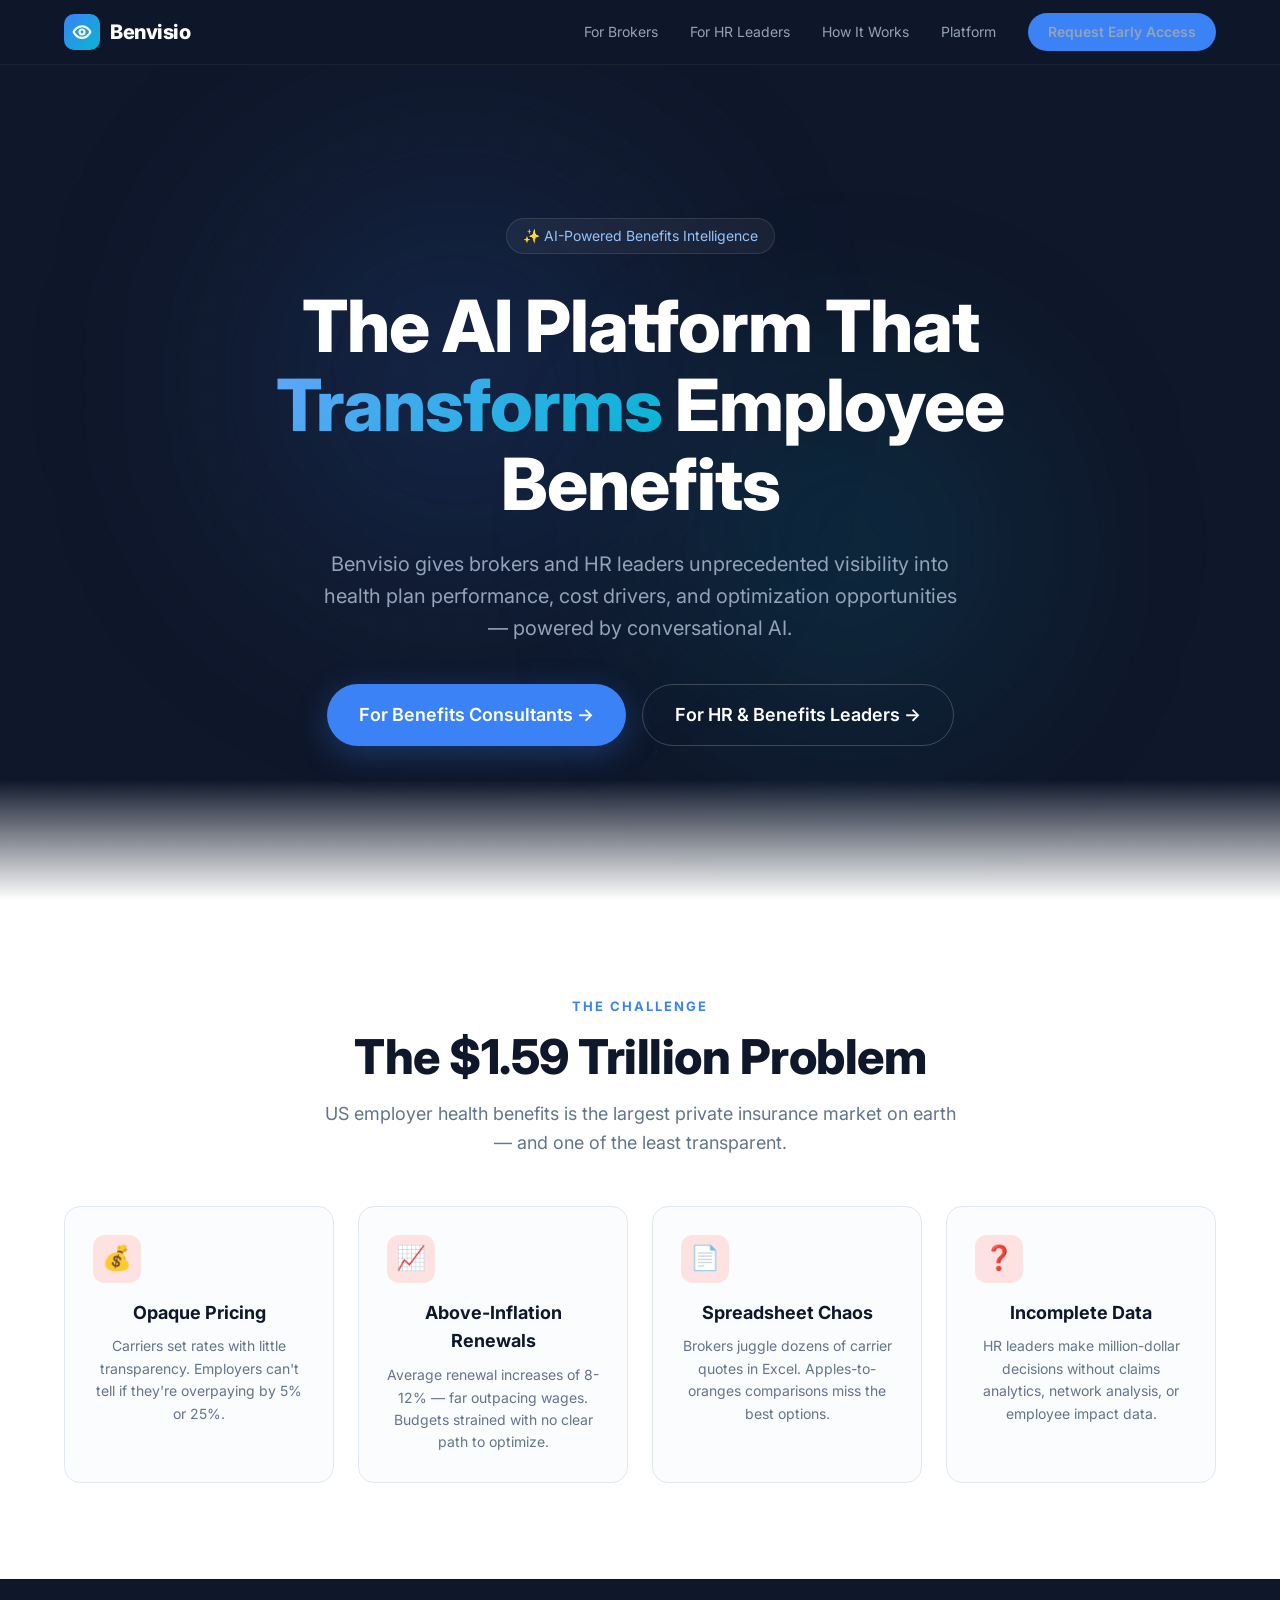
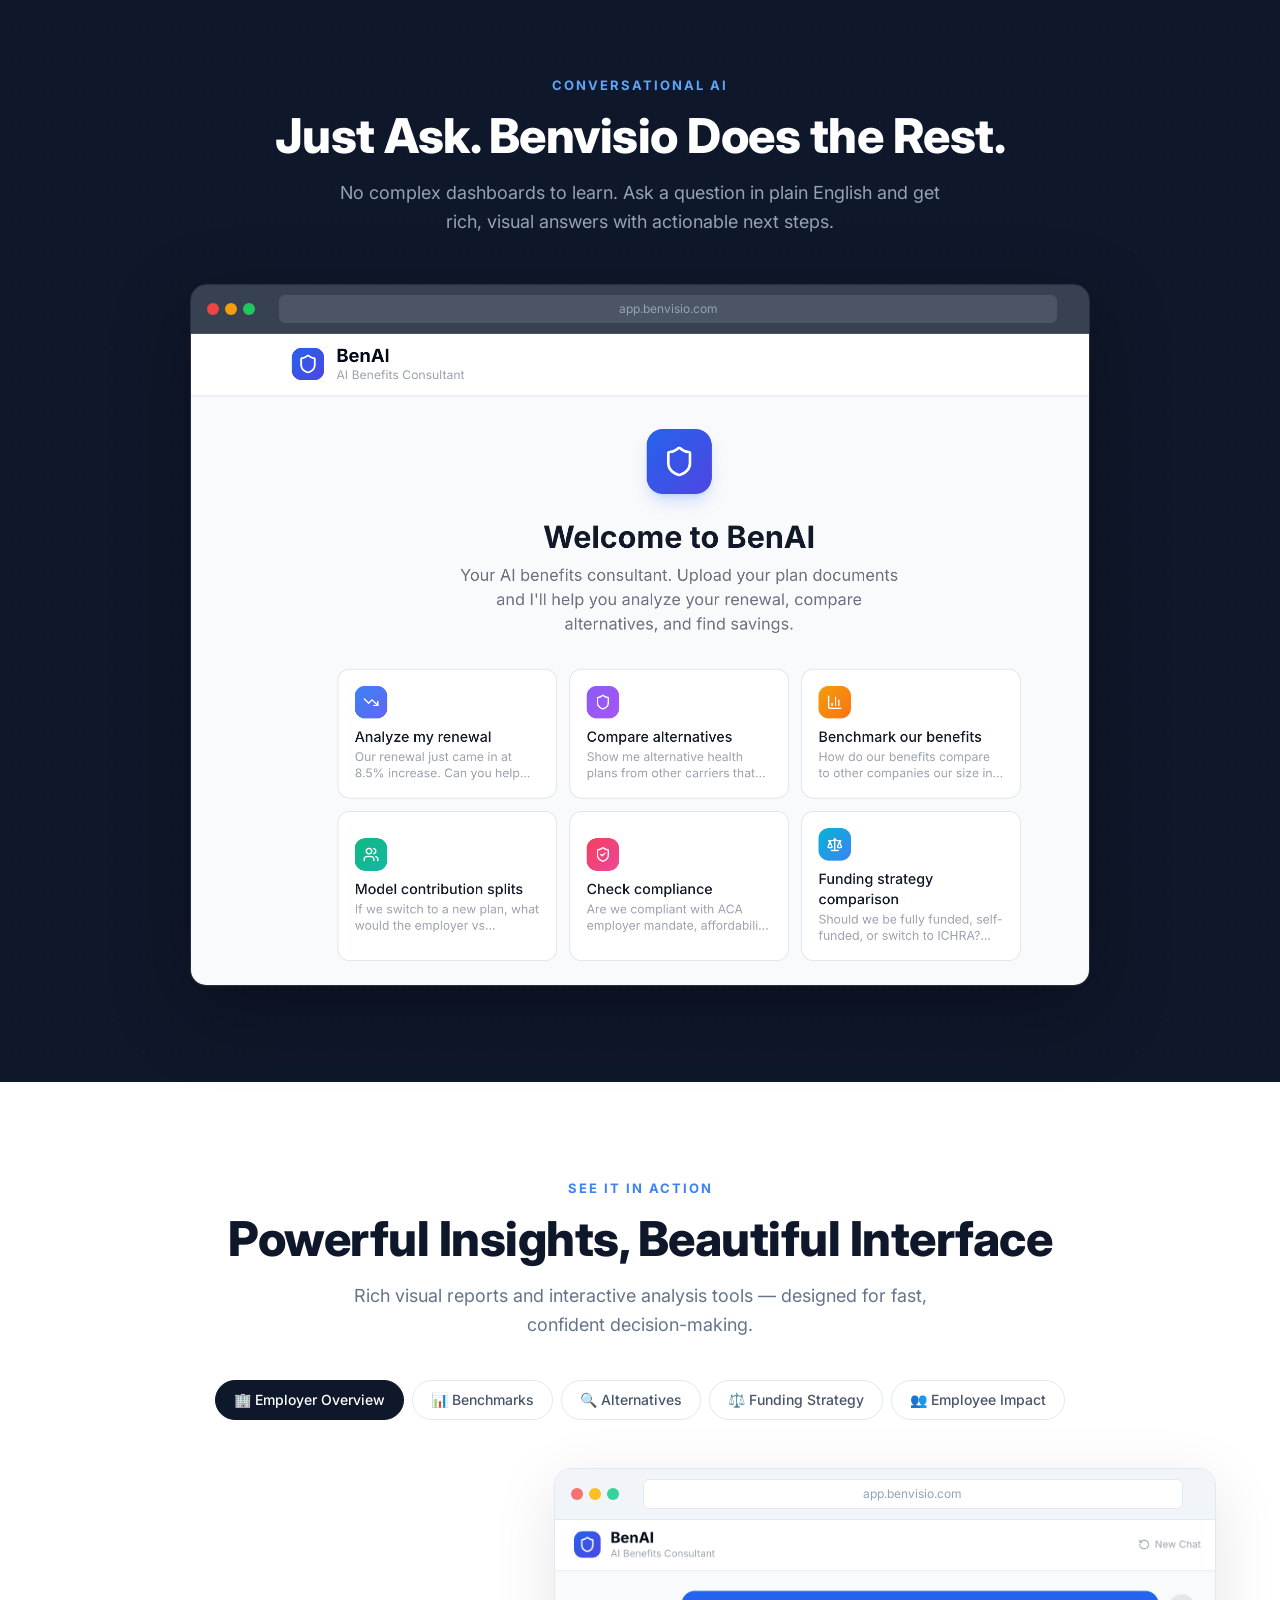
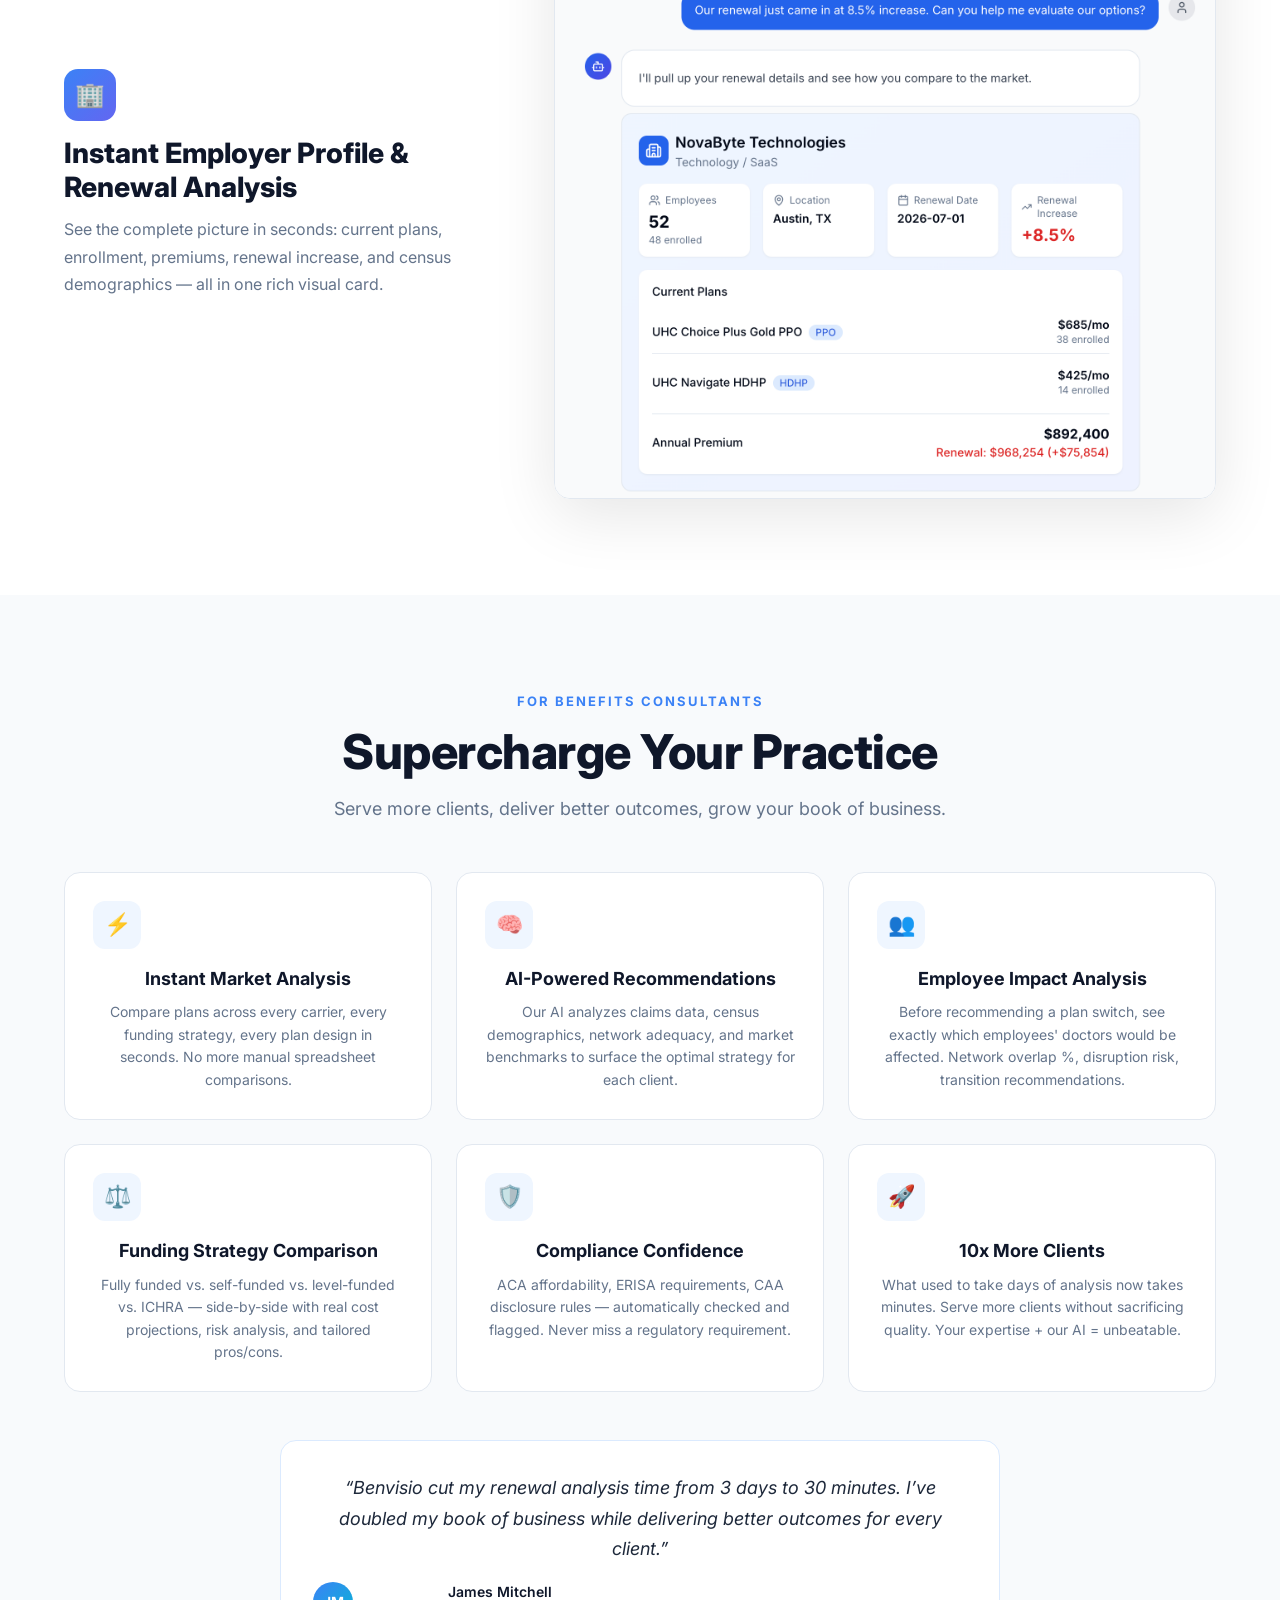
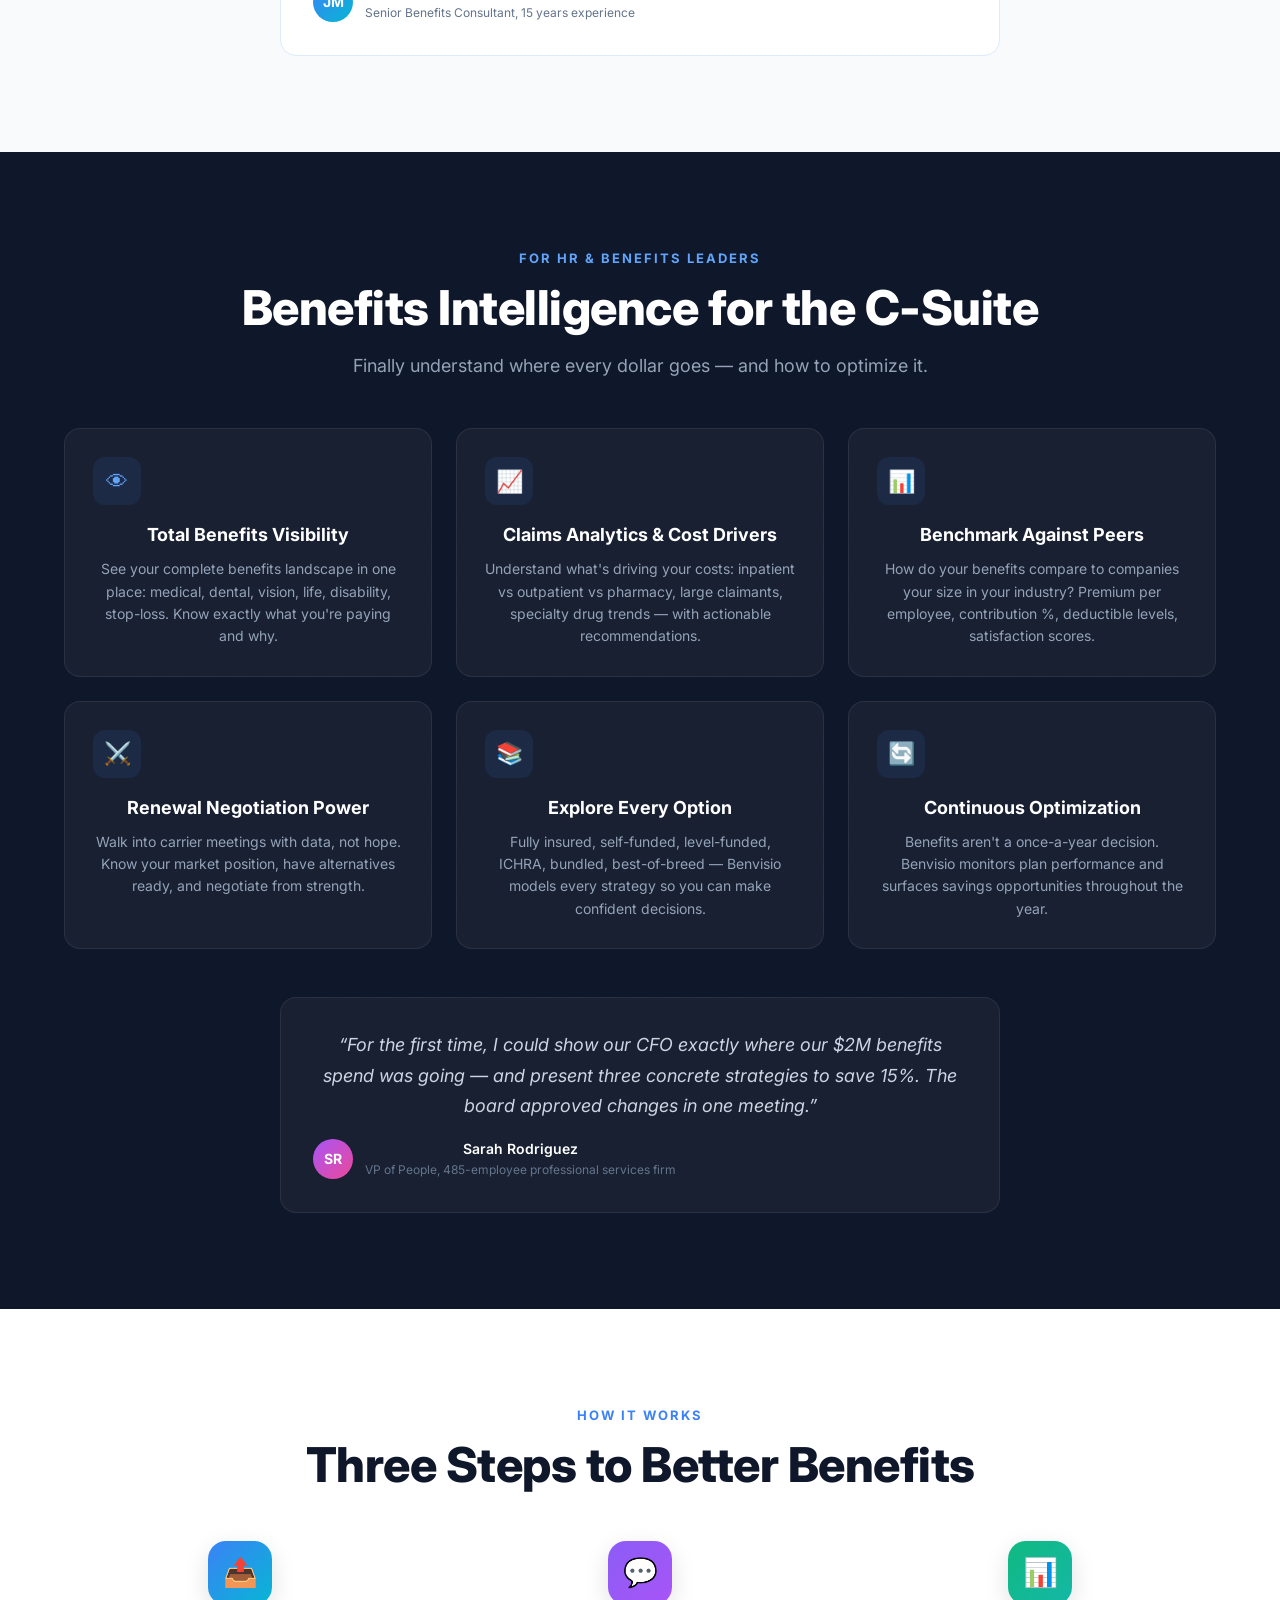
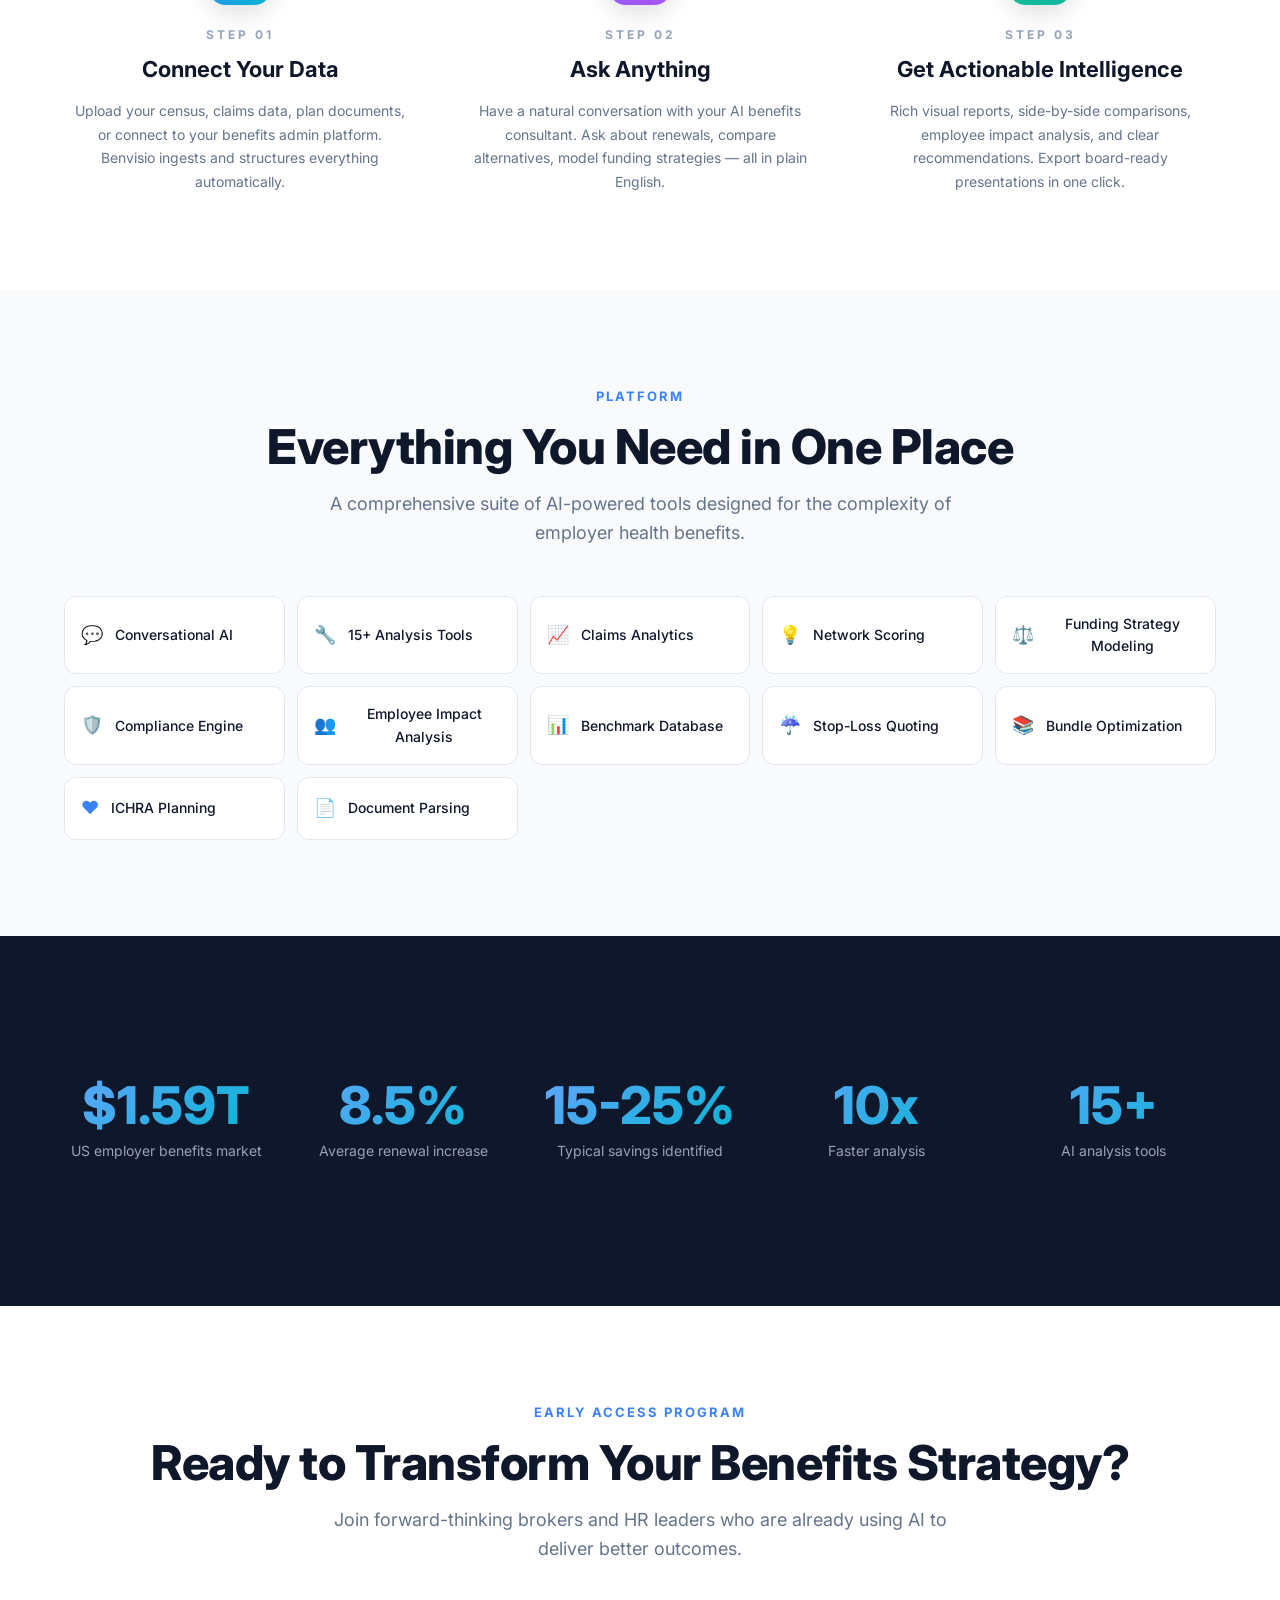
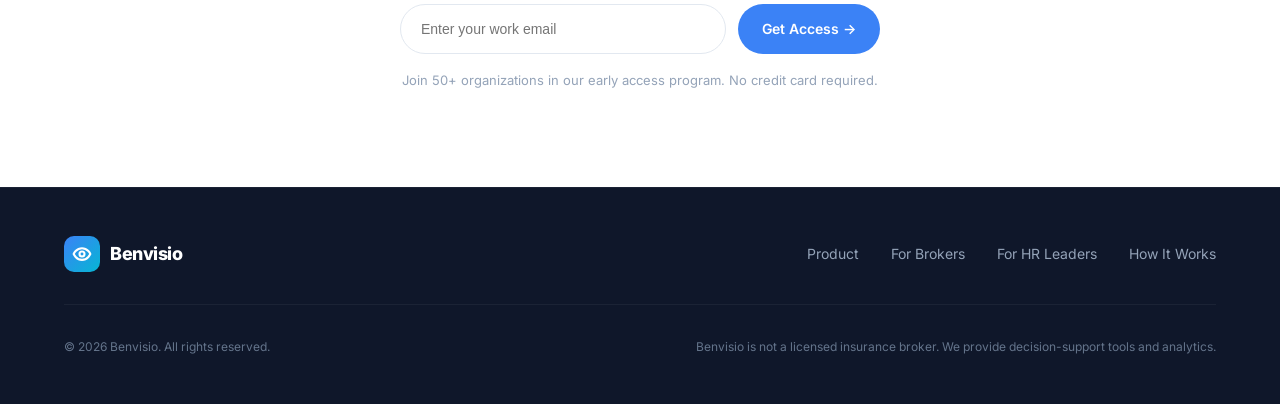
==== index.html @ 42b29ecd "Benvisio marketing website — static HTML/CSS with app screenshots" ====
<!DOCTYPE html>
<html lang="en">
<head>
  <meta charset="UTF-8">
  <meta name="viewport" content="width=device-width, initial-scale=1.0">
  <title>Benvisio — AI-Powered Benefits Intelligence</title>
  <meta name="description" content="The AI platform that transforms employer health benefits. Unprecedented visibility into plan performance, cost drivers, and optimization opportunities.">
  <link rel="preconnect" href="https://fonts.googleapis.com">
  <link rel="preconnect" href="https://fonts.gstatic.com" crossorigin>
  <link href="https://fonts.googleapis.com/css2?family=Inter:wght@400;500;600;700;800&display=swap" rel="stylesheet">
  <link rel="stylesheet" href="style.css">
</head>
<body>

<!-- ========== NAVBAR ========== -->
<nav class="navbar">
  <div class="container">
    <a href="#" class="navbar-brand">
      <div class="navbar-logo">
        <svg xmlns="http://www.w3.org/2000/svg" width="20" height="20" viewBox="0 0 24 24" fill="none" stroke="currentColor" stroke-width="2.5" stroke-linecap="round" stroke-linejoin="round"><path d="M2 12s3-7 10-7 10 7 10 7-3 7-10 7-10-7-10-7Z"/><circle cx="12" cy="12" r="3"/></svg>
      </div>
      <span>Benvisio</span>
    </a>
    <div class="navbar-links">
      <a href="#brokers">For Brokers</a>
      <a href="#hr-leaders">For HR Leaders</a>
      <a href="#how-it-works">How It Works</a>
      <a href="#platform">Platform</a>
      <a href="#cta" class="navbar-cta">Request Early Access</a>
    </div>
  </div>
</nav>

<!-- ========== HERO ========== -->
<section class="hero">
  <div class="hero-orb-1"></div>
  <div class="hero-orb-2"></div>
  <div class="hero-content">
    <div class="hero-badge">&#10024; AI-Powered Benefits Intelligence</div>
    <h1>The AI Platform That <span class="gradient-text">Transforms</span> Employee Benefits</h1>
    <p>Benvisio gives brokers and HR leaders unprecedented visibility into health plan performance, cost drivers, and optimization opportunities — powered by conversational AI.</p>
    <div class="hero-buttons">
      <a href="#brokers" class="btn-primary">For Benefits Consultants &rarr;</a>
      <a href="#hr-leaders" class="btn-outline">For HR & Benefits Leaders &rarr;</a>
    </div>
  </div>
  <div class="hero-fade"></div>
</section>

<!-- ========== PROBLEM ========== -->
<section class="section section-light" id="problem">
  <div class="container text-center">
    <p class="section-label">The Challenge</p>
    <h2 class="section-title">The $1.59 Trillion Problem</h2>
    <p class="section-subtitle">US employer health benefits is the largest private insurance market on earth — and one of the least transparent.</p>
    <div class="problem-grid">
      <div class="problem-card fade-in">
        <div class="problem-icon">&#128176;</div>
        <h3>Opaque Pricing</h3>
        <p>Carriers set rates with little transparency. Employers can't tell if they're overpaying by 5% or 25%.</p>
      </div>
      <div class="problem-card fade-in">
        <div class="problem-icon">&#128200;</div>
        <h3>Above-Inflation Renewals</h3>
        <p>Average renewal increases of 8-12% — far outpacing wages. Budgets strained with no clear path to optimize.</p>
      </div>
      <div class="problem-card fade-in">
        <div class="problem-icon">&#128196;</div>
        <h3>Spreadsheet Chaos</h3>
        <p>Brokers juggle dozens of carrier quotes in Excel. Apples-to-oranges comparisons miss the best options.</p>
      </div>
      <div class="problem-card fade-in">
        <div class="problem-icon">&#10067;</div>
        <h3>Incomplete Data</h3>
        <p>HR leaders make million-dollar decisions without claims analytics, network analysis, or employee impact data.</p>
      </div>
    </div>
  </div>
</section>

<!-- ========== CHAT DEMO ========== -->
<section class="section section-dark" id="demo">
  <div class="container text-center">
    <p class="section-label">Conversational AI</p>
    <h2 class="section-title">Just Ask. Benvisio Does the Rest.</h2>
    <p class="section-subtitle">No complex dashboards to learn. Ask a question in plain English and get rich, visual answers with actionable next steps.</p>
    <div class="browser-frame fade-in">
      <div class="browser-chrome">
        <div class="browser-dots"><span></span><span></span><span></span></div>
        <div class="browser-url">app.benvisio.com</div>
      </div>
      <div class="browser-body">
        <img src="screenshots/chat-full.png" alt="Benvisio AI chat interface showing employer analysis with interactive cards and action buttons">
      </div>
    </div>
  </div>
</section>

<!-- ========== APP SHOWCASE ========== -->
<section class="section section-light" id="showcase">
  <div class="container text-center">
    <p class="section-label">See It In Action</p>
    <h2 class="section-title">Powerful Insights, Beautiful Interface</h2>
    <p class="section-subtitle">Rich visual reports and interactive analysis tools — designed for fast, confident decision-making.</p>

    <div class="showcase-tabs" style="margin-top:40px">
      <button class="showcase-tab active" onclick="showScreenshot(0)">&#127970; Employer Overview</button>
      <button class="showcase-tab" onclick="showScreenshot(1)">&#128202; Benchmarks</button>
      <button class="showcase-tab" onclick="showScreenshot(2)">&#128269; Alternatives</button>
      <button class="showcase-tab" onclick="showScreenshot(3)">&#9878;&#65039; Funding Strategy</button>
      <button class="showcase-tab" onclick="showScreenshot(4)">&#128101; Employee Impact</button>
    </div>

    <div class="showcase-content" style="margin-top:8px">
      <div class="showcase-text" style="text-align:left">
        <div class="showcase-icon" id="showcase-icon" style="background:linear-gradient(135deg,#3B82F6,#6366F1)">&#127970;</div>
        <h3 id="showcase-title">Instant Employer Profile & Renewal Analysis</h3>
        <p id="showcase-desc">See the complete picture in seconds: current plans, enrollment, premiums, renewal increase, and census demographics — all in one rich visual card.</p>
      </div>
      <div>
        <div class="showcase-frame">
          <div class="browser-chrome">
            <div class="browser-dots"><span></span><span></span><span></span></div>
            <div class="browser-url">app.benvisio.com</div>
          </div>
          <div class="browser-body">
            <img id="showcase-img" src="screenshots/employer-summary.png" alt="Employer summary analysis">
          </div>
        </div>
      </div>
    </div>
  </div>
</section>

<!-- ========== FOR BROKERS ========== -->
<section class="section section-gray" id="brokers">
  <div class="container text-center">
    <p class="section-label">For Benefits Consultants</p>
    <h2 class="section-title">Supercharge Your Practice</h2>
    <p class="section-subtitle">Serve more clients, deliver better outcomes, grow your book of business.</p>
    <div class="features-grid">
      <div class="feature-card fade-in">
        <div class="feature-icon">&#9889;</div>
        <h3>Instant Market Analysis</h3>
        <p>Compare plans across every carrier, every funding strategy, every plan design in seconds. No more manual spreadsheet comparisons.</p>
      </div>
      <div class="feature-card fade-in">
        <div class="feature-icon">&#129504;</div>
        <h3>AI-Powered Recommendations</h3>
        <p>Our AI analyzes claims data, census demographics, network adequacy, and market benchmarks to surface the optimal strategy for each client.</p>
      </div>
      <div class="feature-card fade-in">
        <div class="feature-icon">&#128101;</div>
        <h3>Employee Impact Analysis</h3>
        <p>Before recommending a plan switch, see exactly which employees' doctors would be affected. Network overlap %, disruption risk, transition recommendations.</p>
      </div>
      <div class="feature-card fade-in">
        <div class="feature-icon">&#9878;&#65039;</div>
        <h3>Funding Strategy Comparison</h3>
        <p>Fully funded vs. self-funded vs. level-funded vs. ICHRA — side-by-side with real cost projections, risk analysis, and tailored pros/cons.</p>
      </div>
      <div class="feature-card fade-in">
        <div class="feature-icon">&#128737;&#65039;</div>
        <h3>Compliance Confidence</h3>
        <p>ACA affordability, ERISA requirements, CAA disclosure rules — automatically checked and flagged. Never miss a regulatory requirement.</p>
      </div>
      <div class="feature-card fade-in">
        <div class="feature-icon">&#128640;</div>
        <h3>10x More Clients</h3>
        <p>What used to take days of analysis now takes minutes. Serve more clients without sacrificing quality. Your expertise + our AI = unbeatable.</p>
      </div>
    </div>
    <div class="testimonial fade-in">
      <blockquote>&ldquo;Benvisio cut my renewal analysis time from 3 days to 30 minutes. I&rsquo;ve doubled my book of business while delivering better outcomes for every client.&rdquo;</blockquote>
      <div class="testimonial-author">
        <div class="testimonial-avatar" style="background:linear-gradient(135deg,#3B82F6,#06B6D4)">JM</div>
        <div>
          <div class="testimonial-name">James Mitchell</div>
          <div class="testimonial-role">Senior Benefits Consultant, 15 years experience</div>
        </div>
      </div>
    </div>
  </div>
</section>

<!-- ========== FOR HR LEADERS ========== -->
<section class="section section-dark" id="hr-leaders">
  <div class="container text-center">
    <p class="section-label">For HR & Benefits Leaders</p>
    <h2 class="section-title">Benefits Intelligence for the C-Suite</h2>
    <p class="section-subtitle">Finally understand where every dollar goes — and how to optimize it.</p>
    <div class="features-grid">
      <div class="feature-card fade-in">
        <div class="feature-icon">&#128065;</div>
        <h3>Total Benefits Visibility</h3>
        <p>See your complete benefits landscape in one place: medical, dental, vision, life, disability, stop-loss. Know exactly what you're paying and why.</p>
      </div>
      <div class="feature-card fade-in">
        <div class="feature-icon">&#128200;</div>
        <h3>Claims Analytics & Cost Drivers</h3>
        <p>Understand what's driving your costs: inpatient vs outpatient vs pharmacy, large claimants, specialty drug trends — with actionable recommendations.</p>
      </div>
      <div class="feature-card fade-in">
        <div class="feature-icon">&#128202;</div>
        <h3>Benchmark Against Peers</h3>
        <p>How do your benefits compare to companies your size in your industry? Premium per employee, contribution %, deductible levels, satisfaction scores.</p>
      </div>
      <div class="feature-card fade-in">
        <div class="feature-icon">&#9876;&#65039;</div>
        <h3>Renewal Negotiation Power</h3>
        <p>Walk into carrier meetings with data, not hope. Know your market position, have alternatives ready, and negotiate from strength.</p>
      </div>
      <div class="feature-card fade-in">
        <div class="feature-icon">&#128218;</div>
        <h3>Explore Every Option</h3>
        <p>Fully insured, self-funded, level-funded, ICHRA, bundled, best-of-breed — Benvisio models every strategy so you can make confident decisions.</p>
      </div>
      <div class="feature-card fade-in">
        <div class="feature-icon">&#128260;</div>
        <h3>Continuous Optimization</h3>
        <p>Benefits aren't a once-a-year decision. Benvisio monitors plan performance and surfaces savings opportunities throughout the year.</p>
      </div>
    </div>
    <div class="testimonial fade-in">
      <blockquote>&ldquo;For the first time, I could show our CFO exactly where our $2M benefits spend was going — and present three concrete strategies to save 15%. The board approved changes in one meeting.&rdquo;</blockquote>
      <div class="testimonial-author">
        <div class="testimonial-avatar" style="background:linear-gradient(135deg,#A855F7,#EC4899)">SR</div>
        <div>
          <div class="testimonial-name">Sarah Rodriguez</div>
          <div class="testimonial-role">VP of People, 485-employee professional services firm</div>
        </div>
      </div>
    </div>
  </div>
</section>

<!-- ========== HOW IT WORKS ========== -->
<section class="section section-light" id="how-it-works">
  <div class="container text-center">
    <p class="section-label">How It Works</p>
    <h2 class="section-title">Three Steps to Better Benefits</h2>
    <div class="steps">
      <div class="step fade-in">
        <div class="step-icon" style="background:linear-gradient(135deg,#3B82F6,#06B6D4)">&#128228;</div>
        <div class="step-num">Step 01</div>
        <h3>Connect Your Data</h3>
        <p>Upload your census, claims data, plan documents, or connect to your benefits admin platform. Benvisio ingests and structures everything automatically.</p>
      </div>
      <div class="step fade-in">
        <div class="step-icon" style="background:linear-gradient(135deg,#8B5CF6,#A855F7)">&#128172;</div>
        <div class="step-num">Step 02</div>
        <h3>Ask Anything</h3>
        <p>Have a natural conversation with your AI benefits consultant. Ask about renewals, compare alternatives, model funding strategies — all in plain English.</p>
      </div>
      <div class="step fade-in">
        <div class="step-icon" style="background:linear-gradient(135deg,#10B981,#14B8A6)">&#128202;</div>
        <div class="step-num">Step 03</div>
        <h3>Get Actionable Intelligence</h3>
        <p>Rich visual reports, side-by-side comparisons, employee impact analysis, and clear recommendations. Export board-ready presentations in one click.</p>
      </div>
    </div>
  </div>
</section>

<!-- ========== PLATFORM ========== -->
<section class="section section-gray" id="platform">
  <div class="container text-center">
    <p class="section-label">Platform</p>
    <h2 class="section-title">Everything You Need in One Place</h2>
    <p class="section-subtitle">A comprehensive suite of AI-powered tools designed for the complexity of employer health benefits.</p>
    <div class="platform-grid">
      <div class="platform-item fade-in"><span>&#128172;</span> Conversational AI</div>
      <div class="platform-item fade-in"><span>&#128295;</span> 15+ Analysis Tools</div>
      <div class="platform-item fade-in"><span>&#128200;</span> Claims Analytics</div>
      <div class="platform-item fade-in"><span>&#128161;</span> Network Scoring</div>
      <div class="platform-item fade-in"><span>&#9878;&#65039;</span> Funding Strategy Modeling</div>
      <div class="platform-item fade-in"><span>&#128737;&#65039;</span> Compliance Engine</div>
      <div class="platform-item fade-in"><span>&#128101;</span> Employee Impact Analysis</div>
      <div class="platform-item fade-in"><span>&#128202;</span> Benchmark Database</div>
      <div class="platform-item fade-in"><span>&#9748;</span> Stop-Loss Quoting</div>
      <div class="platform-item fade-in"><span>&#128218;</span> Bundle Optimization</div>
      <div class="platform-item fade-in"><span>&#10084;&#65039;</span> ICHRA Planning</div>
      <div class="platform-item fade-in"><span>&#128196;</span> Document Parsing</div>
    </div>
  </div>
</section>

<!-- ========== STATS ========== -->
<section class="section section-dark">
  <div class="container">
    <div class="stats-grid">
      <div class="stat fade-in"><div class="stat-value gradient-text">$1.59T</div><div class="stat-label">US employer benefits market</div></div>
      <div class="stat fade-in"><div class="stat-value gradient-text">8.5%</div><div class="stat-label">Average renewal increase</div></div>
      <div class="stat fade-in"><div class="stat-value gradient-text">15-25%</div><div class="stat-label">Typical savings identified</div></div>
      <div class="stat fade-in"><div class="stat-value gradient-text">10x</div><div class="stat-label">Faster analysis</div></div>
      <div class="stat fade-in"><div class="stat-value gradient-text">15+</div><div class="stat-label">AI analysis tools</div></div>
    </div>
  </div>
</section>

<!-- ========== CTA ========== -->
<section class="section section-light cta-section" id="cta">
  <div class="container text-center">
    <p class="section-label">Early Access Program</p>
    <h2 class="section-title">Ready to Transform Your Benefits Strategy?</h2>
    <p class="section-subtitle">Join forward-thinking brokers and HR leaders who are already using AI to deliver better outcomes.</p>
    <form class="cta-form" onsubmit="event.preventDefault()">
      <input type="email" class="cta-input" placeholder="Enter your work email">
      <button type="submit" class="cta-submit">Get Access &rarr;</button>
    </form>
    <p class="cta-note">Join 50+ organizations in our early access program. No credit card required.</p>
  </div>
</section>

<!-- ========== FOOTER ========== -->
<footer class="footer">
  <div class="container">
    <div class="footer-inner">
      <a href="#" class="navbar-brand">
        <div class="navbar-logo">
          <svg xmlns="http://www.w3.org/2000/svg" width="18" height="18" viewBox="0 0 24 24" fill="none" stroke="currentColor" stroke-width="2.5" stroke-linecap="round" stroke-linejoin="round"><path d="M2 12s3-7 10-7 10 7 10 7-3 7-10 7-10-7-10-7Z"/><circle cx="12" cy="12" r="3"/></svg>
        </div>
        <span style="font-size:18px">Benvisio</span>
      </a>
      <div class="footer-links">
        <a href="#platform">Product</a>
        <a href="#brokers">For Brokers</a>
        <a href="#hr-leaders">For HR Leaders</a>
        <a href="#how-it-works">How It Works</a>
      </div>
    </div>
    <div class="footer-bottom">
      <p>&copy; 2026 Benvisio. All rights reserved.</p>
      <p>Benvisio is not a licensed insurance broker. We provide decision-support tools and analytics.</p>
    </div>
  </div>
</footer>

<!-- ========== SCRIPTS ========== -->
<script>
// Fade-in on scroll
const observer = new IntersectionObserver((entries) => {
  entries.forEach(e => { if (e.isIntersecting) { e.target.classList.add('visible'); } });
}, { threshold: 0.1 });
document.querySelectorAll('.fade-in').forEach(el => observer.observe(el));

// Showcase tabs
const screenshots = [
  { icon: '&#127970;', color: '#3B82F6,#6366F1', title: 'Instant Employer Profile & Renewal Analysis', desc: 'See the complete picture in seconds: current plans, enrollment, premiums, renewal increase, and census demographics — all in one rich visual card.', img: 'screenshots/employer-summary.png' },
  { icon: '&#128202;', color: '#F59E0B,#F97316', title: 'Know Where You Stand vs. Your Peers', desc: 'Compare premium per employee, employer contribution %, deductible levels, renewal trends, and satisfaction scores against industry averages — with percentile rankings.', img: 'screenshots/benchmarks.png' },
  { icon: '&#128269;', color: '#8B5CF6,#A855F7', title: 'Find Better Plans in Seconds', desc: 'Search across carriers and plan types. See savings vs. your renewal, network scores, HSA eligibility — ranked by value. What used to take days happens instantly.', img: 'screenshots/alternatives.png' },
  { icon: '&#9878;&#65039;', color: '#10B981,#14B8A6', title: 'Fully Funded vs. Self-Funded vs. ICHRA', desc: 'Side-by-side cost projections, risk analysis, pros and cons for each funding approach — with a clear recommendation based on your employer\'s profile.', img: 'screenshots/funding-strategy.png' },
  { icon: '&#128101;', color: '#F97316,#EF4444', title: 'See Which Employees Are Affected Before You Switch', desc: 'Network overlap analysis shows exactly which employees\' doctors would be out-of-network. Disruption risk by specialty, high-risk patients flagged, transition recommendations.', img: 'screenshots/employee-impact.png' },
];

function showScreenshot(i) {
  const s = screenshots[i];
  document.getElementById('showcase-icon').innerHTML = s.icon;
  document.getElementById('showcase-icon').style.background = 'linear-gradient(135deg,' + s.color + ')';
  document.getElementById('showcase-title').textContent = s.title;
  document.getElementById('showcase-desc').textContent = s.desc;
  document.getElementById('showcase-img').src = s.img;
  document.querySelectorAll('.showcase-tab').forEach((t, j) => t.classList.toggle('active', j === i));
}
</script>

</body>
</html>
---- style.css ----
/* === Reset & Base === */
*, *::before, *::after { box-sizing: border-box; margin: 0; padding: 0; }
html { scroll-behavior: smooth; }
body { font-family: 'Inter', -apple-system, BlinkMacSystemFont, 'Segoe UI', sans-serif; color: #1e293b; line-height: 1.6; -webkit-font-smoothing: antialiased; }
a { text-decoration: none; color: inherit; }
img { max-width: 100%; display: block; }
button { cursor: pointer; border: none; background: none; font: inherit; }

/* === Variables === */
:root {
  --navy: #0F172A;
  --navy-light: #1E293B;
  --electric: #3B82F6;
  --electric-dark: #2563EB;
  --cyan: #06B6D4;
  --gray-50: #F8FAFC;
  --gray-100: #F1F5F9;
  --gray-200: #E2E8F0;
  --gray-400: #94A3B8;
  --gray-500: #64748B;
  --gray-600: #475569;
  --white: #FFFFFF;
  --max-w: 1200px;
}

/* === Utilities === */
.container { max-width: var(--max-w); margin: 0 auto; padding: 0 24px; }
.text-center { text-align: center; }
.gradient-text { background: linear-gradient(135deg, #60A5FA, #06B6D4); -webkit-background-clip: text; -webkit-text-fill-color: transparent; background-clip: text; }

/* === Animations === */
.fade-in { opacity: 0; transform: translateY(30px); transition: opacity 0.6s ease, transform 0.6s ease; }
.fade-in.visible { opacity: 1; transform: translateY(0); }
.fade-in:nth-child(2) { transition-delay: 0.1s; }
.fade-in:nth-child(3) { transition-delay: 0.2s; }
.fade-in:nth-child(4) { transition-delay: 0.3s; }
.fade-in:nth-child(5) { transition-delay: 0.15s; }
.fade-in:nth-child(6) { transition-delay: 0.25s; }

/* === Navbar === */
.navbar {
  position: fixed; top: 0; left: 0; right: 0; z-index: 100;
  background: rgba(15, 23, 42, 0.92); backdrop-filter: blur(12px);
  border-bottom: 1px solid rgba(255,255,255,0.05);
}
.navbar .container { display: flex; align-items: center; justify-content: space-between; height: 64px; }
.navbar-brand { display: flex; align-items: center; gap: 10px; }
.navbar-logo { width: 36px; height: 36px; border-radius: 10px; background: linear-gradient(135deg, var(--electric), var(--cyan)); display: flex; align-items: center; justify-content: center; }
.navbar-logo svg { width: 20px; height: 20px; color: white; }
.navbar-brand span { font-size: 20px; font-weight: 800; color: white; letter-spacing: -0.5px; }
.navbar-links { display: flex; align-items: center; gap: 32px; }
.navbar-links a { font-size: 14px; color: var(--gray-400); transition: color 0.2s; }
.navbar-links a:hover { color: white; }
.navbar-cta { font-size: 14px; font-weight: 600; padding: 8px 20px; border-radius: 100px; background: var(--electric); color: white; transition: background 0.2s; }
.navbar-cta:hover { background: var(--electric-dark); }
@media (max-width: 768px) { .navbar-links { display: none; } }

/* === Hero === */
.hero {
  min-height: 100vh; display: flex; align-items: center; justify-content: center;
  background: var(--navy); position: relative; overflow: hidden; padding-top: 64px;
  background-image: radial-gradient(circle, rgba(59,130,246,0.06) 1px, transparent 1px);
  background-size: 32px 32px;
}
.hero-orb-1 { position: absolute; top: 20%; left: 20%; width: 400px; height: 400px; background: rgba(59,130,246,0.15); border-radius: 50%; filter: blur(120px); animation: float 8s ease-in-out infinite; }
.hero-orb-2 { position: absolute; bottom: 20%; right: 20%; width: 350px; height: 350px; background: rgba(6,182,212,0.12); border-radius: 50%; filter: blur(100px); animation: float 8s ease-in-out infinite 3s; }
@keyframes float { 0%,100% { transform: translateY(0); } 50% { transform: translateY(-15px); } }
.hero-content { position: relative; z-index: 2; text-align: center; max-width: 860px; }
.hero-badge { display: inline-flex; align-items: center; gap: 8px; padding: 6px 16px; border-radius: 100px; background: rgba(255,255,255,0.05); border: 1px solid rgba(255,255,255,0.1); font-size: 14px; color: #93C5FD; margin-bottom: 32px; }
.hero h1 { font-size: clamp(40px, 6vw, 72px); font-weight: 800; color: white; line-height: 1.1; margin-bottom: 24px; letter-spacing: -1px; }
.hero p { font-size: 20px; color: var(--gray-400); max-width: 640px; margin: 0 auto 40px; line-height: 1.6; }
.hero-buttons { display: flex; gap: 16px; justify-content: center; flex-wrap: wrap; }
.btn-primary { display: inline-flex; align-items: center; gap: 8px; padding: 16px 32px; border-radius: 100px; background: var(--electric); color: white; font-size: 18px; font-weight: 600; transition: all 0.3s; box-shadow: 0 8px 32px rgba(59,130,246,0.3); }
.btn-primary:hover { background: var(--electric-dark); box-shadow: 0 8px 40px rgba(59,130,246,0.45); transform: translateY(-1px); }
.btn-outline { display: inline-flex; align-items: center; gap: 8px; padding: 16px 32px; border-radius: 100px; border: 1px solid rgba(255,255,255,0.2); color: white; font-size: 18px; font-weight: 600; transition: all 0.3s; }
.btn-outline:hover { background: rgba(255,255,255,0.05); }
.hero-fade { position: absolute; bottom: 0; left: 0; right: 0; height: 120px; background: linear-gradient(to top, white, transparent); }

/* === Section base === */
.section { padding: 96px 0; }
.section-dark { background: var(--navy); background-image: radial-gradient(circle, rgba(59,130,246,0.06) 1px, transparent 1px); background-size: 32px 32px; }
.section-light { background: white; }
.section-gray { background: var(--gray-50); }
.section-label { font-size: 13px; font-weight: 700; text-transform: uppercase; letter-spacing: 2px; color: var(--electric); margin-bottom: 12px; }
.section-dark .section-label { color: #60A5FA; }
.section-title { font-size: clamp(32px, 4vw, 48px); font-weight: 800; color: var(--navy); line-height: 1.15; margin-bottom: 16px; letter-spacing: -0.5px; }
.section-dark .section-title { color: white; }
.section-subtitle { font-size: 18px; color: var(--gray-500); max-width: 640px; margin: 0 auto; }
.section-dark .section-subtitle { color: var(--gray-400); }

/* === Problem Section === */
.problem-grid { display: grid; grid-template-columns: repeat(auto-fit, minmax(260px, 1fr)); gap: 24px; margin-top: 48px; }
.problem-card { padding: 28px; border-radius: 16px; border: 1px solid var(--gray-200); background: rgba(248,250,252,0.5); transition: all 0.3s; }
.problem-card:hover { box-shadow: 0 8px 32px rgba(0,0,0,0.06); border-color: #BFDBFE; }
.problem-icon { width: 48px; height: 48px; border-radius: 12px; background: #FEE2E2; color: #EF4444; display: flex; align-items: center; justify-content: center; margin-bottom: 16px; font-size: 24px; }
.problem-card h3 { font-size: 18px; font-weight: 700; color: var(--navy); margin-bottom: 8px; }
.problem-card p { font-size: 14px; color: var(--gray-500); line-height: 1.6; }

/* === Chat Demo === */
.browser-frame { border-radius: 16px; overflow: hidden; box-shadow: 0 24px 80px rgba(0,0,0,0.3); border: 1px solid rgba(255,255,255,0.1); max-width: 900px; margin: 48px auto 0; }
.browser-chrome { background: #374151; padding: 10px 16px; display: flex; align-items: center; gap: 8px; border-bottom: 1px solid #4B5563; }
.browser-dots { display: flex; gap: 6px; }
.browser-dots span { width: 12px; height: 12px; border-radius: 50%; }
.browser-dots span:nth-child(1) { background: #EF4444; }
.browser-dots span:nth-child(2) { background: #F59E0B; }
.browser-dots span:nth-child(3) { background: #22C55E; }
.browser-url { flex: 1; margin: 0 16px; background: #4B5563; border-radius: 6px; padding: 4px 12px; font-size: 12px; color: var(--gray-400); }
.browser-body { background: var(--gray-50); }
.browser-body img { width: 100%; display: block; }

/* === Showcase Tabs === */
.showcase-tabs { display: flex; flex-wrap: wrap; justify-content: center; gap: 8px; margin-bottom: 48px; }
.showcase-tab { display: flex; align-items: center; gap: 6px; padding: 8px 18px; border-radius: 100px; font-size: 14px; font-weight: 500; border: 1px solid var(--gray-200); color: var(--gray-600); background: white; transition: all 0.2s; cursor: pointer; }
.showcase-tab:hover { border-color: #BFDBFE; color: var(--navy); }
.showcase-tab.active { background: var(--navy); color: white; border-color: var(--navy); }
.showcase-content { display: grid; grid-template-columns: 2fr 3fr; gap: 48px; align-items: center; }
@media (max-width: 900px) { .showcase-content { grid-template-columns: 1fr; } }
.showcase-icon { width: 52px; height: 52px; border-radius: 14px; display: flex; align-items: center; justify-content: center; color: white; font-size: 24px; margin-bottom: 16px; }
.showcase-text h3 { font-size: 28px; font-weight: 800; color: var(--navy); margin-bottom: 12px; line-height: 1.2; }
.showcase-text p { font-size: 16px; color: var(--gray-500); line-height: 1.7; }
.showcase-frame { border-radius: 16px; overflow: hidden; box-shadow: 0 16px 64px rgba(0,0,0,0.1); border: 1px solid var(--gray-200); }
.showcase-frame .browser-chrome { background: var(--gray-100); border-bottom: 1px solid var(--gray-200); }
.showcase-frame .browser-dots span:nth-child(1) { background: #F87171; }
.showcase-frame .browser-dots span:nth-child(2) { background: #FBBF24; }
.showcase-frame .browser-dots span:nth-child(3) { background: #34D399; }
.showcase-frame .browser-url { background: white; border: 1px solid var(--gray-200); color: var(--gray-400); }
.showcase-screenshot { display: none; }
.showcase-screenshot.active { display: block; }

/* === Feature Grid === */
.features-grid { display: grid; grid-template-columns: repeat(auto-fit, minmax(280px, 1fr)); gap: 24px; margin-top: 48px; }
.feature-card { padding: 28px; border-radius: 16px; background: white; border: 1px solid var(--gray-200); transition: all 0.3s; }
.feature-card:hover { box-shadow: 0 8px 32px rgba(0,0,0,0.06); border-color: #BFDBFE; transform: translateY(-2px); }
.section-dark .feature-card { background: rgba(255,255,255,0.04); border-color: rgba(255,255,255,0.08); }
.section-dark .feature-card:hover { background: rgba(255,255,255,0.08); border-color: rgba(96,165,250,0.3); }
.feature-icon { width: 48px; height: 48px; border-radius: 12px; background: #EFF6FF; color: var(--electric); display: flex; align-items: center; justify-content: center; margin-bottom: 16px; font-size: 22px; }
.section-dark .feature-icon { background: rgba(59,130,246,0.1); color: #60A5FA; }
.feature-card h3 { font-size: 18px; font-weight: 700; color: var(--navy); margin-bottom: 8px; }
.section-dark .feature-card h3 { color: white; }
.feature-card p { font-size: 14px; color: var(--gray-500); line-height: 1.6; }
.section-dark .feature-card p { color: var(--gray-400); }

/* === Testimonial === */
.testimonial { max-width: 720px; margin: 48px auto 0; padding: 32px; border-radius: 16px; background: white; border: 1px solid #DBEAFE; }
.section-dark .testimonial { background: rgba(255,255,255,0.04); border-color: rgba(255,255,255,0.08); }
.testimonial blockquote { font-size: 18px; color: var(--navy-light); font-style: italic; line-height: 1.7; margin-bottom: 16px; }
.section-dark .testimonial blockquote { color: #CBD5E1; }
.testimonial-author { display: flex; align-items: center; gap: 12px; }
.testimonial-avatar { width: 40px; height: 40px; border-radius: 50%; display: flex; align-items: center; justify-content: center; color: white; font-weight: 700; font-size: 14px; }
.testimonial-name { font-size: 14px; font-weight: 600; color: var(--navy); }
.section-dark .testimonial-name { color: white; }
.testimonial-role { font-size: 12px; color: var(--gray-500); }

/* === How It Works === */
.steps { display: grid; grid-template-columns: repeat(auto-fit, minmax(280px, 1fr)); gap: 48px; margin-top: 48px; text-align: center; }
.step-icon { width: 64px; height: 64px; border-radius: 18px; display: flex; align-items: center; justify-content: center; color: white; font-size: 28px; margin: 0 auto 20px; box-shadow: 0 8px 24px rgba(0,0,0,0.12); }
.step-num { font-size: 12px; font-weight: 700; text-transform: uppercase; letter-spacing: 3px; color: var(--gray-400); margin-bottom: 8px; }
.step h3 { font-size: 22px; font-weight: 700; color: var(--navy); margin-bottom: 12px; }
.step p { font-size: 14px; color: var(--gray-500); max-width: 340px; margin: 0 auto; line-height: 1.7; }

/* === Platform Grid === */
.platform-grid { display: grid; grid-template-columns: repeat(auto-fill, minmax(200px, 1fr)); gap: 12px; margin-top: 48px; }
.platform-item { display: flex; align-items: center; gap: 12px; padding: 16px; border-radius: 12px; background: white; border: 1px solid var(--gray-200); font-size: 14px; font-weight: 500; color: var(--navy); transition: all 0.2s; }
.platform-item:hover { border-color: #BFDBFE; box-shadow: 0 4px 16px rgba(0,0,0,0.04); }
.platform-item span:first-child { font-size: 18px; color: var(--electric); }

/* === Stats === */
.stats-grid { display: grid; grid-template-columns: repeat(auto-fit, minmax(160px, 1fr)); gap: 32px; padding: 48px 0; }
.stat { text-align: center; }
.stat-value { font-size: clamp(36px, 5vw, 52px); font-weight: 800; line-height: 1; margin-bottom: 8px; }
.stat-label { font-size: 14px; color: var(--gray-400); }

/* === CTA === */
.cta-section { padding: 96px 0; }
.cta-form { display: flex; gap: 12px; max-width: 480px; margin: 40px auto 0; }
.cta-input { flex: 1; padding: 14px 20px; border-radius: 100px; border: 1px solid var(--gray-200); font-size: 14px; outline: none; transition: border 0.2s; }
.cta-input:focus { border-color: var(--electric); box-shadow: 0 0 0 3px rgba(59,130,246,0.1); }
.cta-submit { padding: 14px 24px; border-radius: 100px; background: var(--electric); color: white; font-size: 14px; font-weight: 600; transition: background 0.2s; white-space: nowrap; }
.cta-submit:hover { background: var(--electric-dark); }
.cta-note { font-size: 13px; color: var(--gray-400); margin-top: 16px; }
@media (max-width: 520px) { .cta-form { flex-direction: column; } }

/* === Footer === */
.footer { background: var(--navy); border-top: 1px solid rgba(255,255,255,0.05); padding: 48px 0; }
.footer-inner { display: flex; align-items: center; justify-content: space-between; flex-wrap: wrap; gap: 24px; }
.footer-links { display: flex; gap: 32px; }
.footer-links a { font-size: 14px; color: var(--gray-400); transition: color 0.2s; }
.footer-links a:hover { color: white; }
.footer-bottom { display: flex; justify-content: space-between; flex-wrap: wrap; gap: 16px; margin-top: 32px; padding-top: 32px; border-top: 1px solid rgba(255,255,255,0.05); }
.footer-bottom p { font-size: 12px; color: var(--gray-500); }
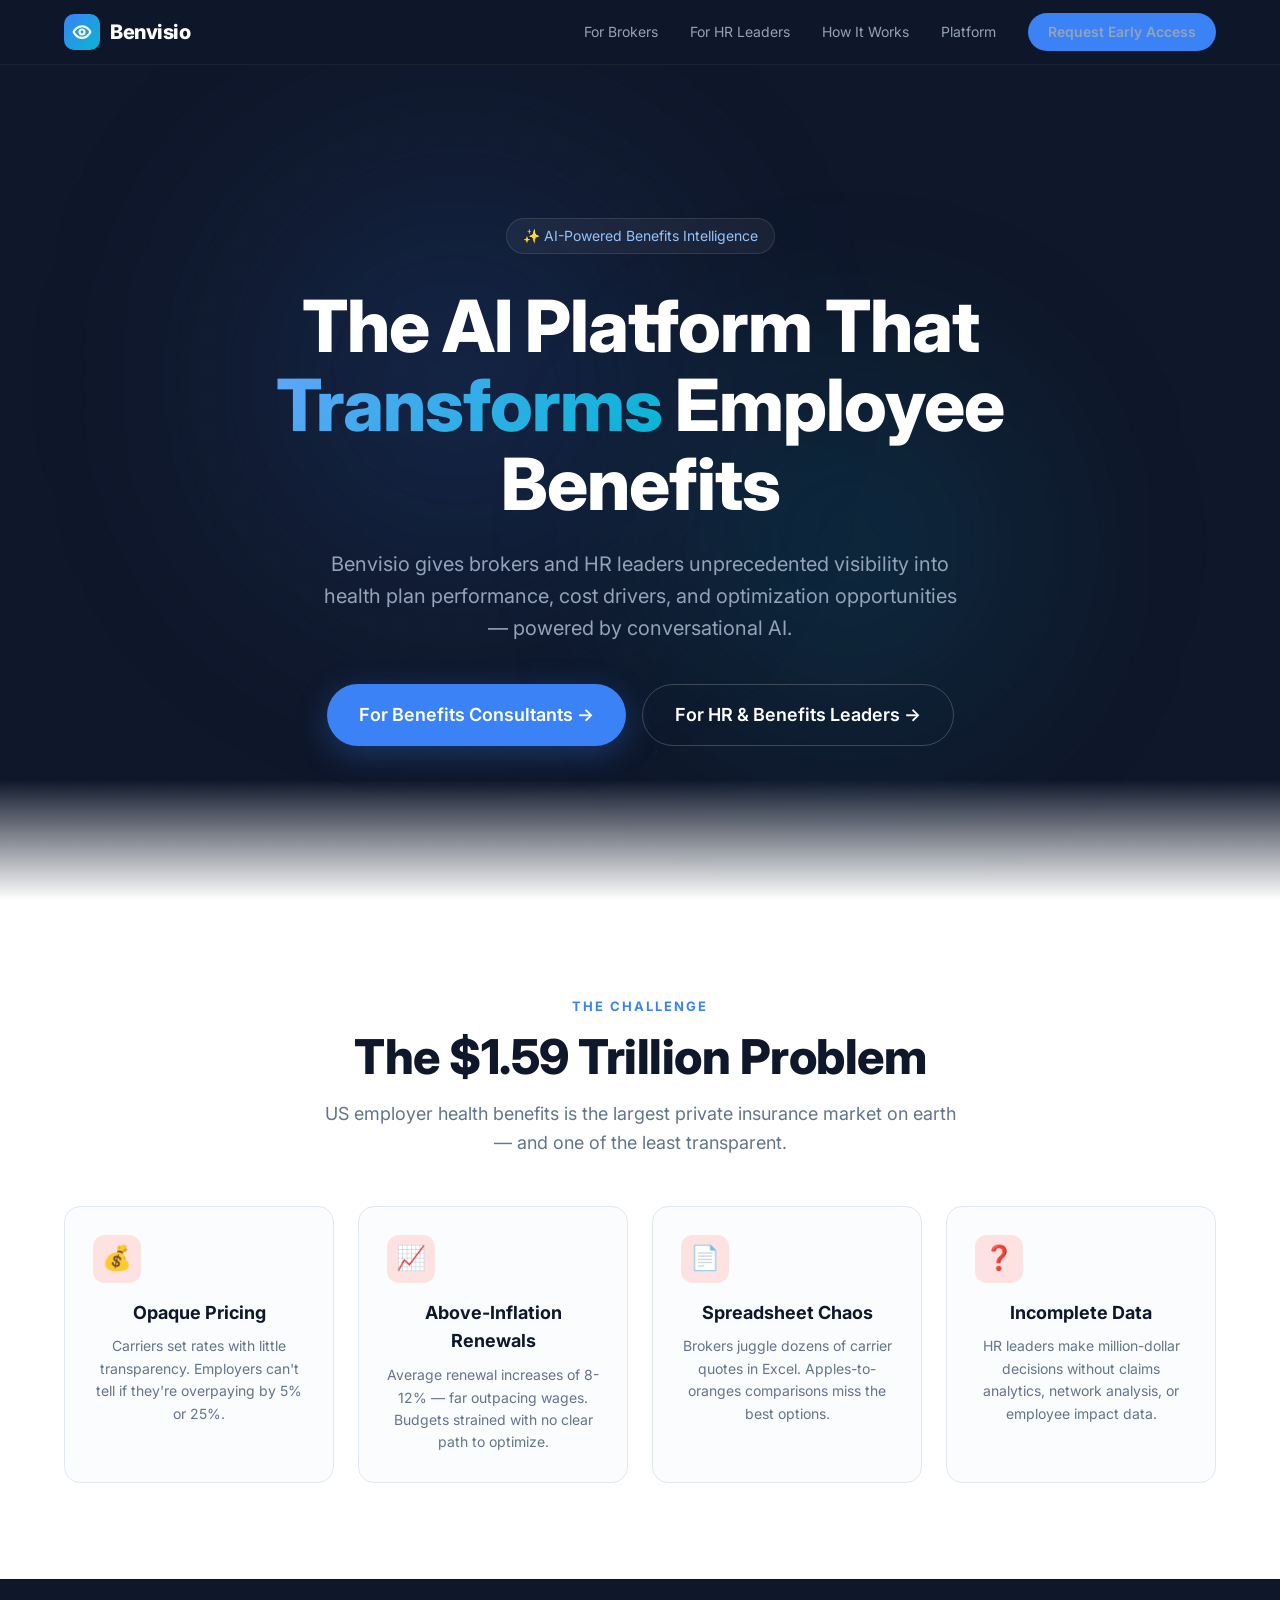
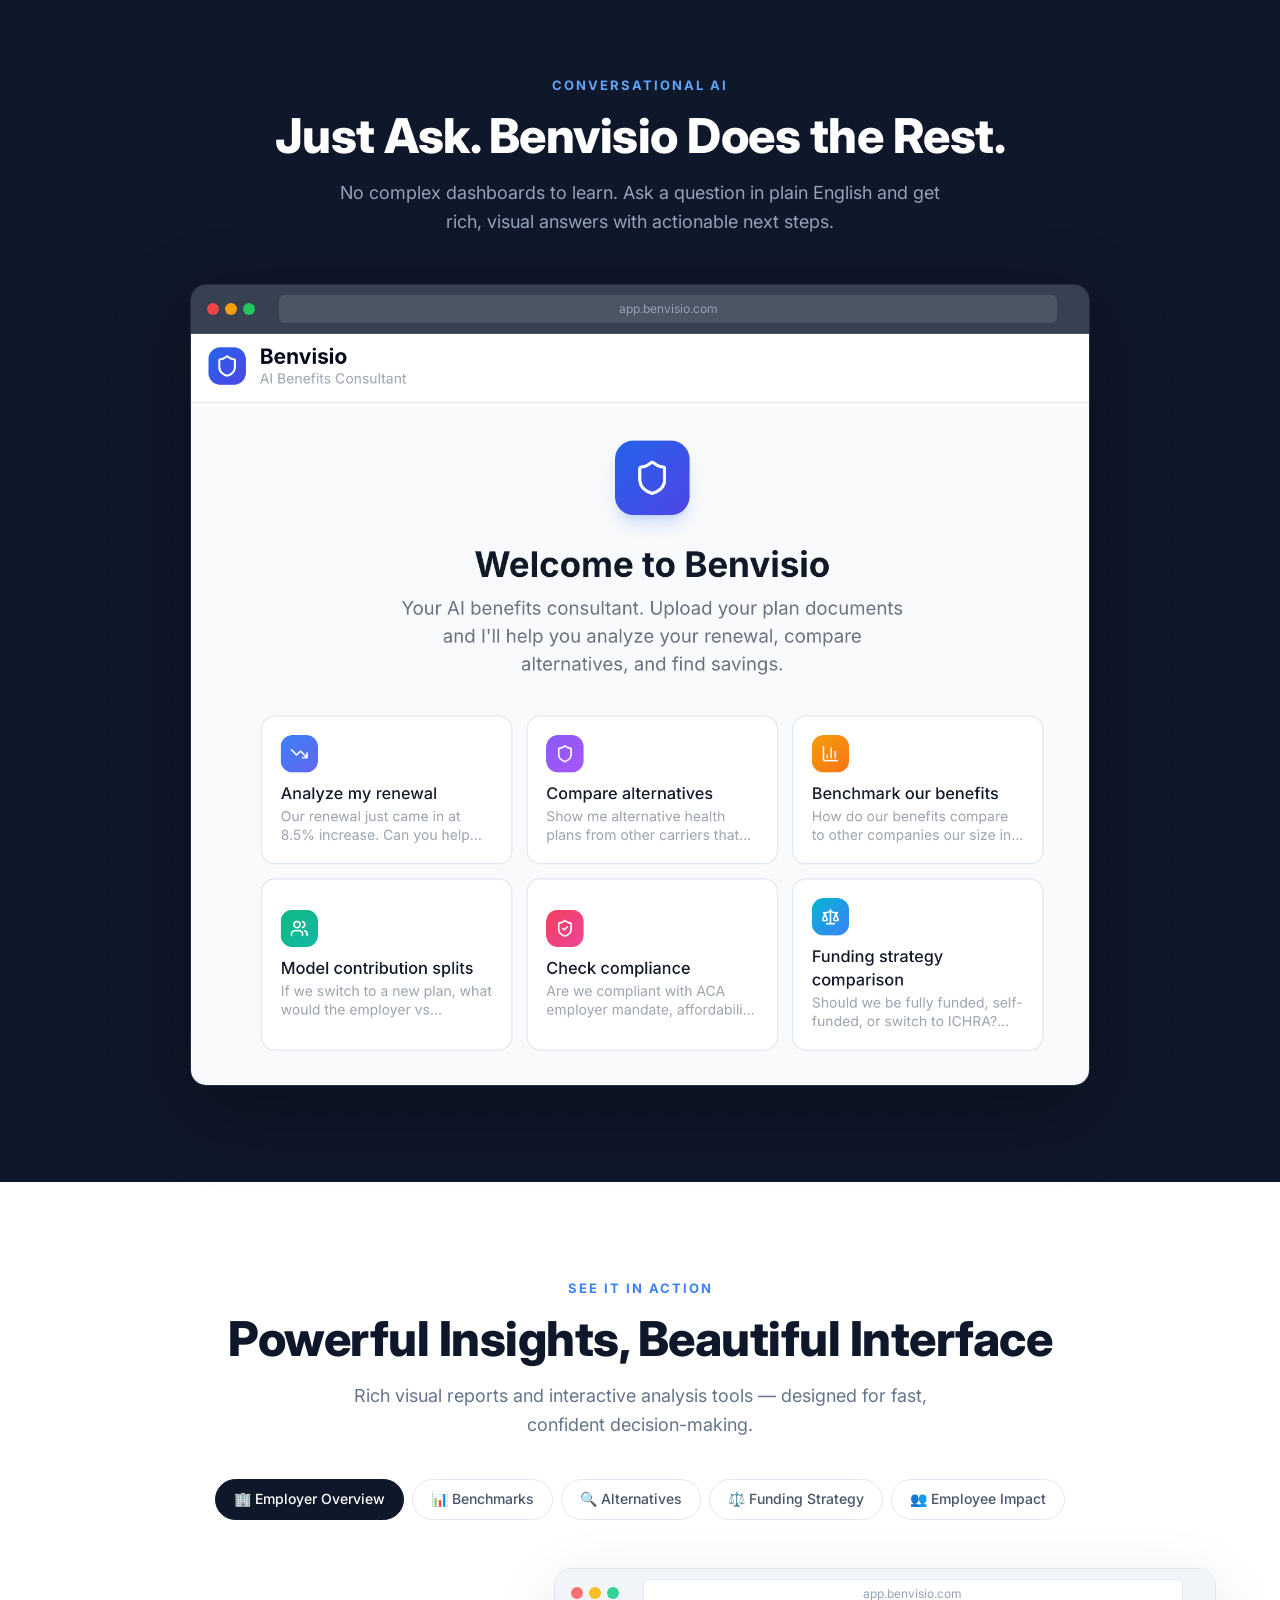
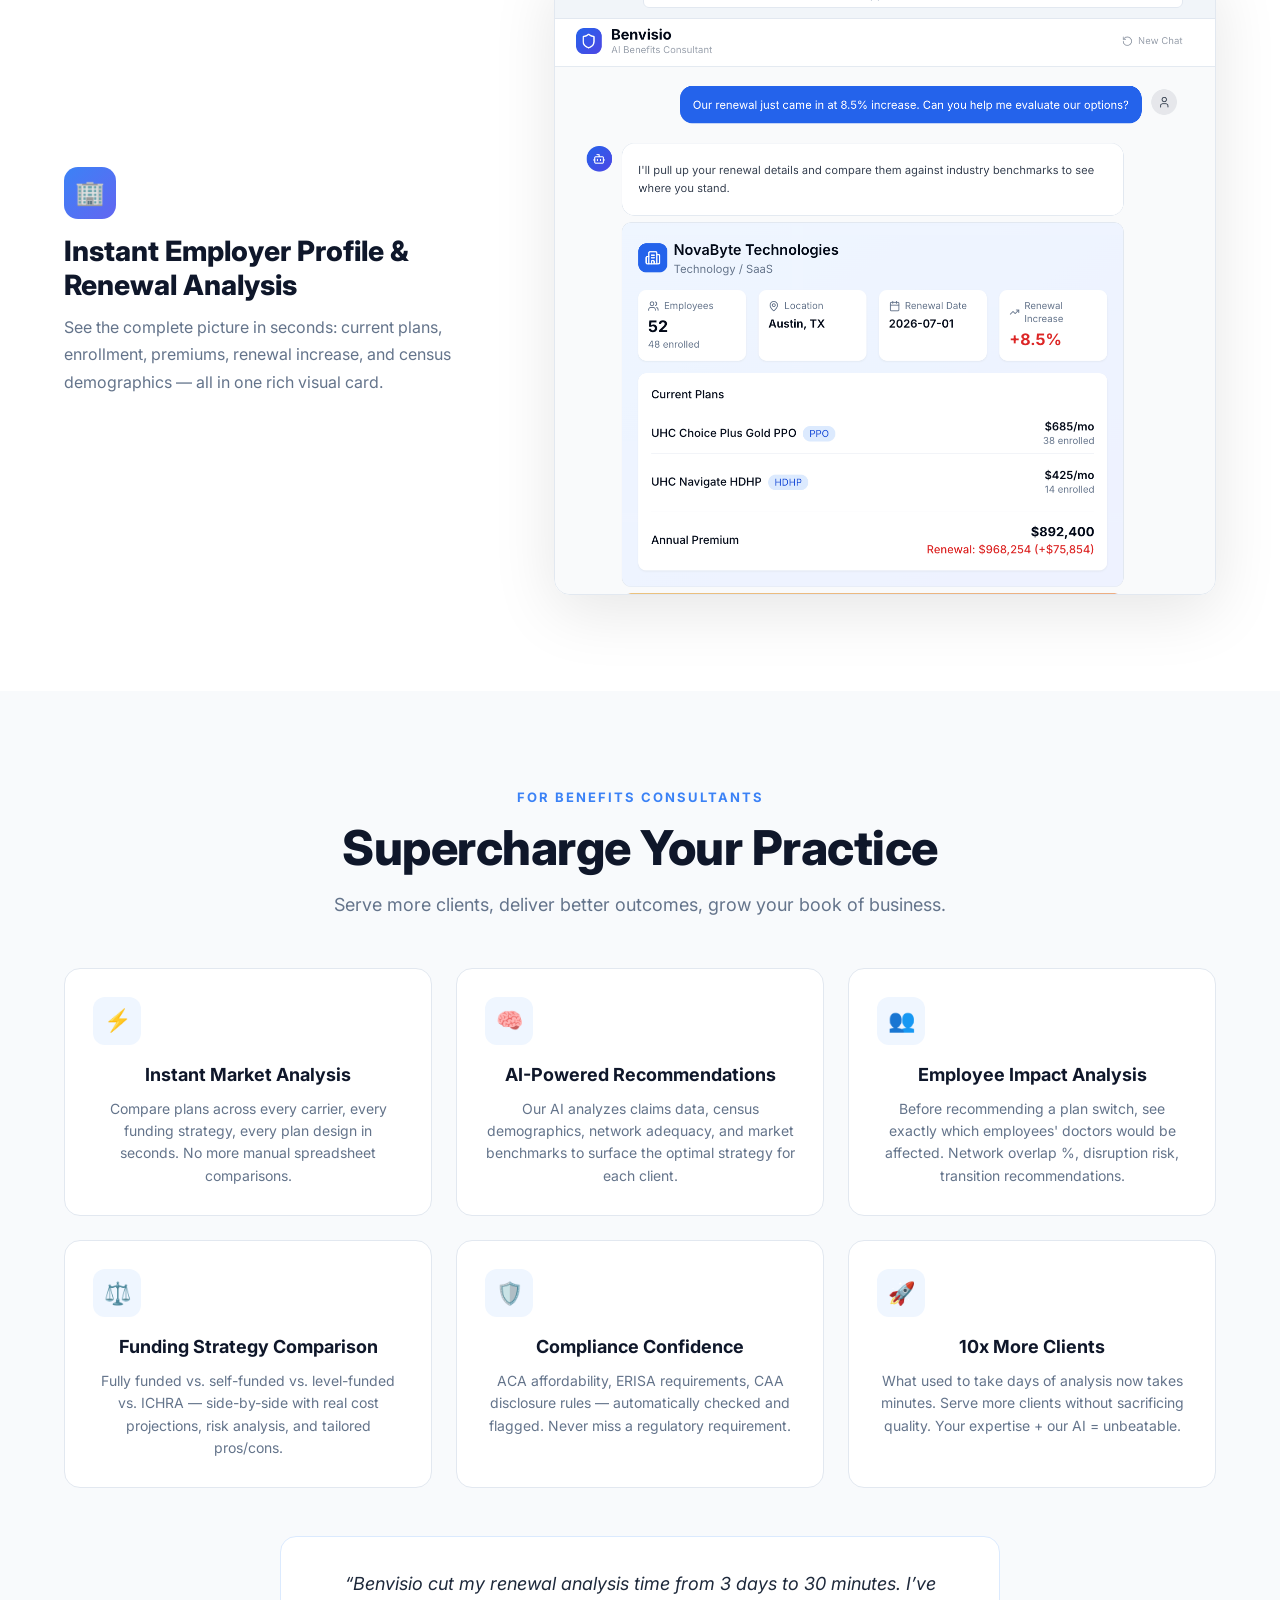
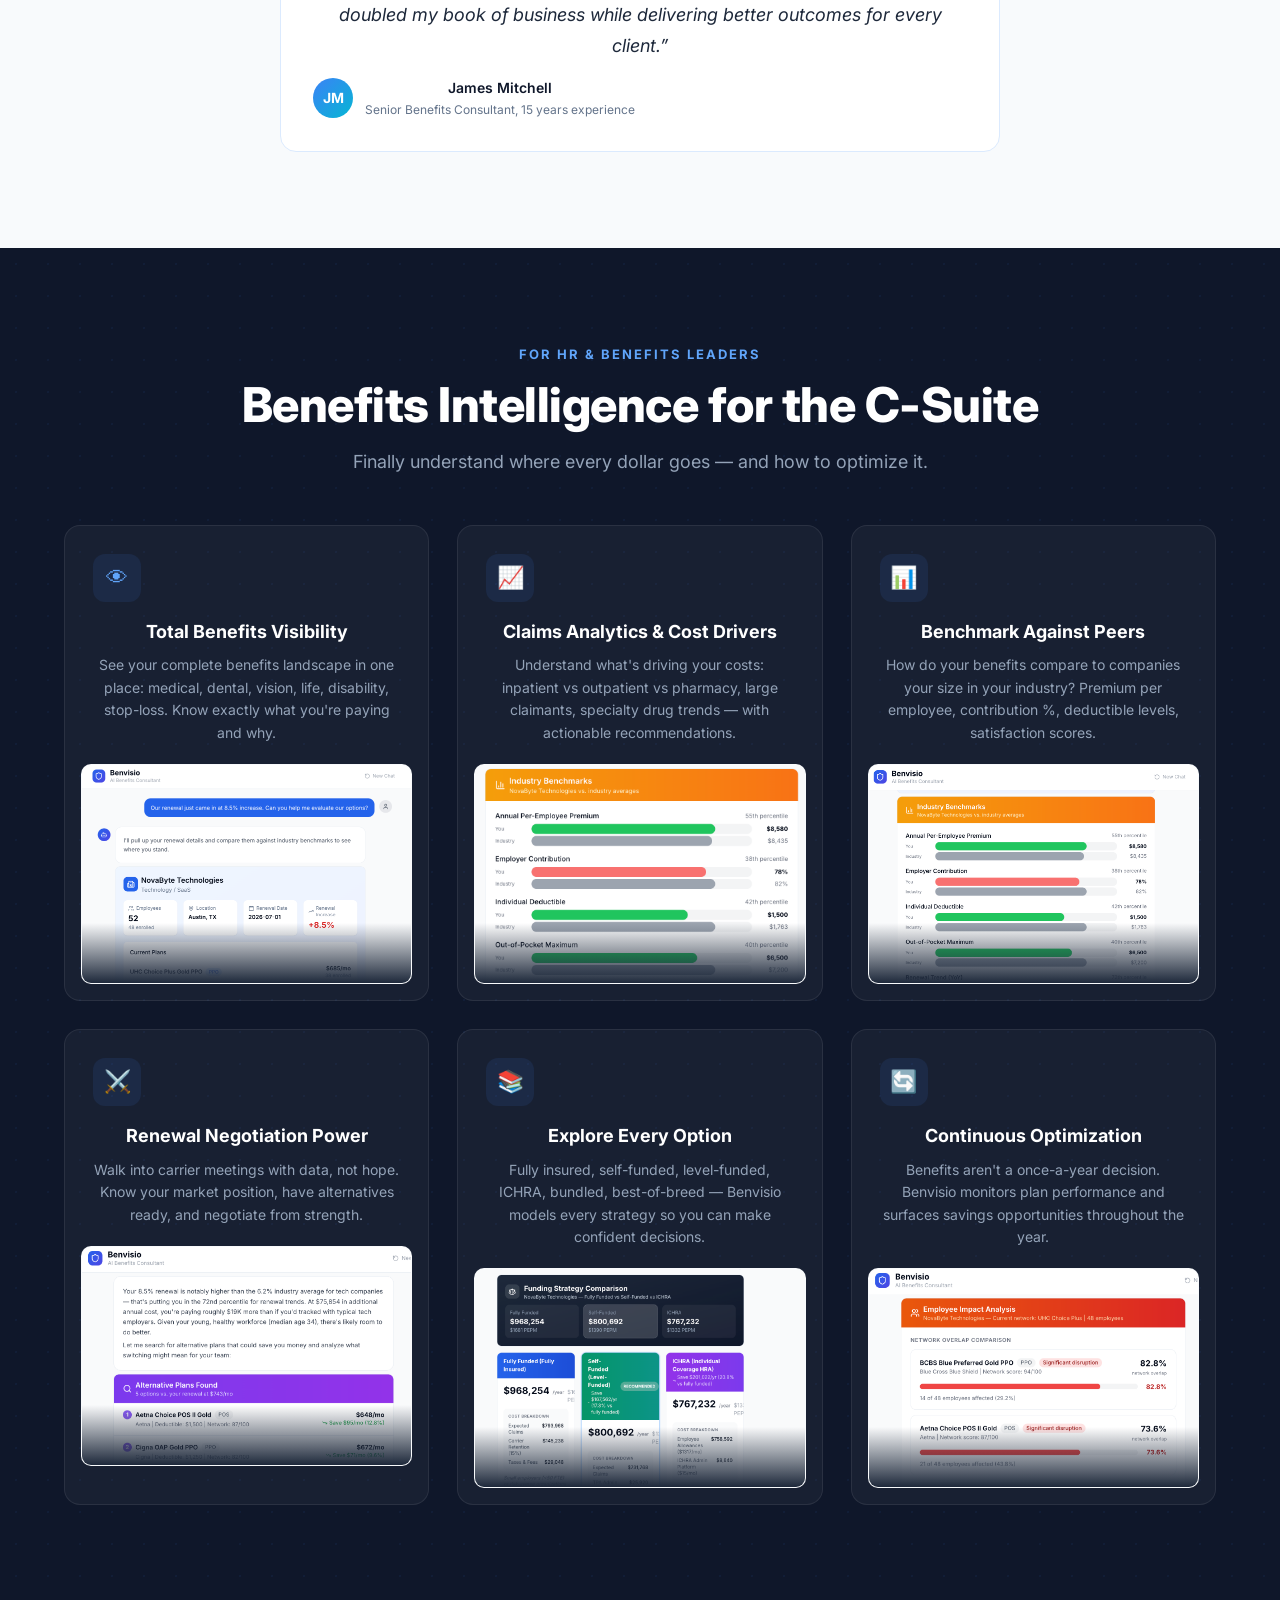
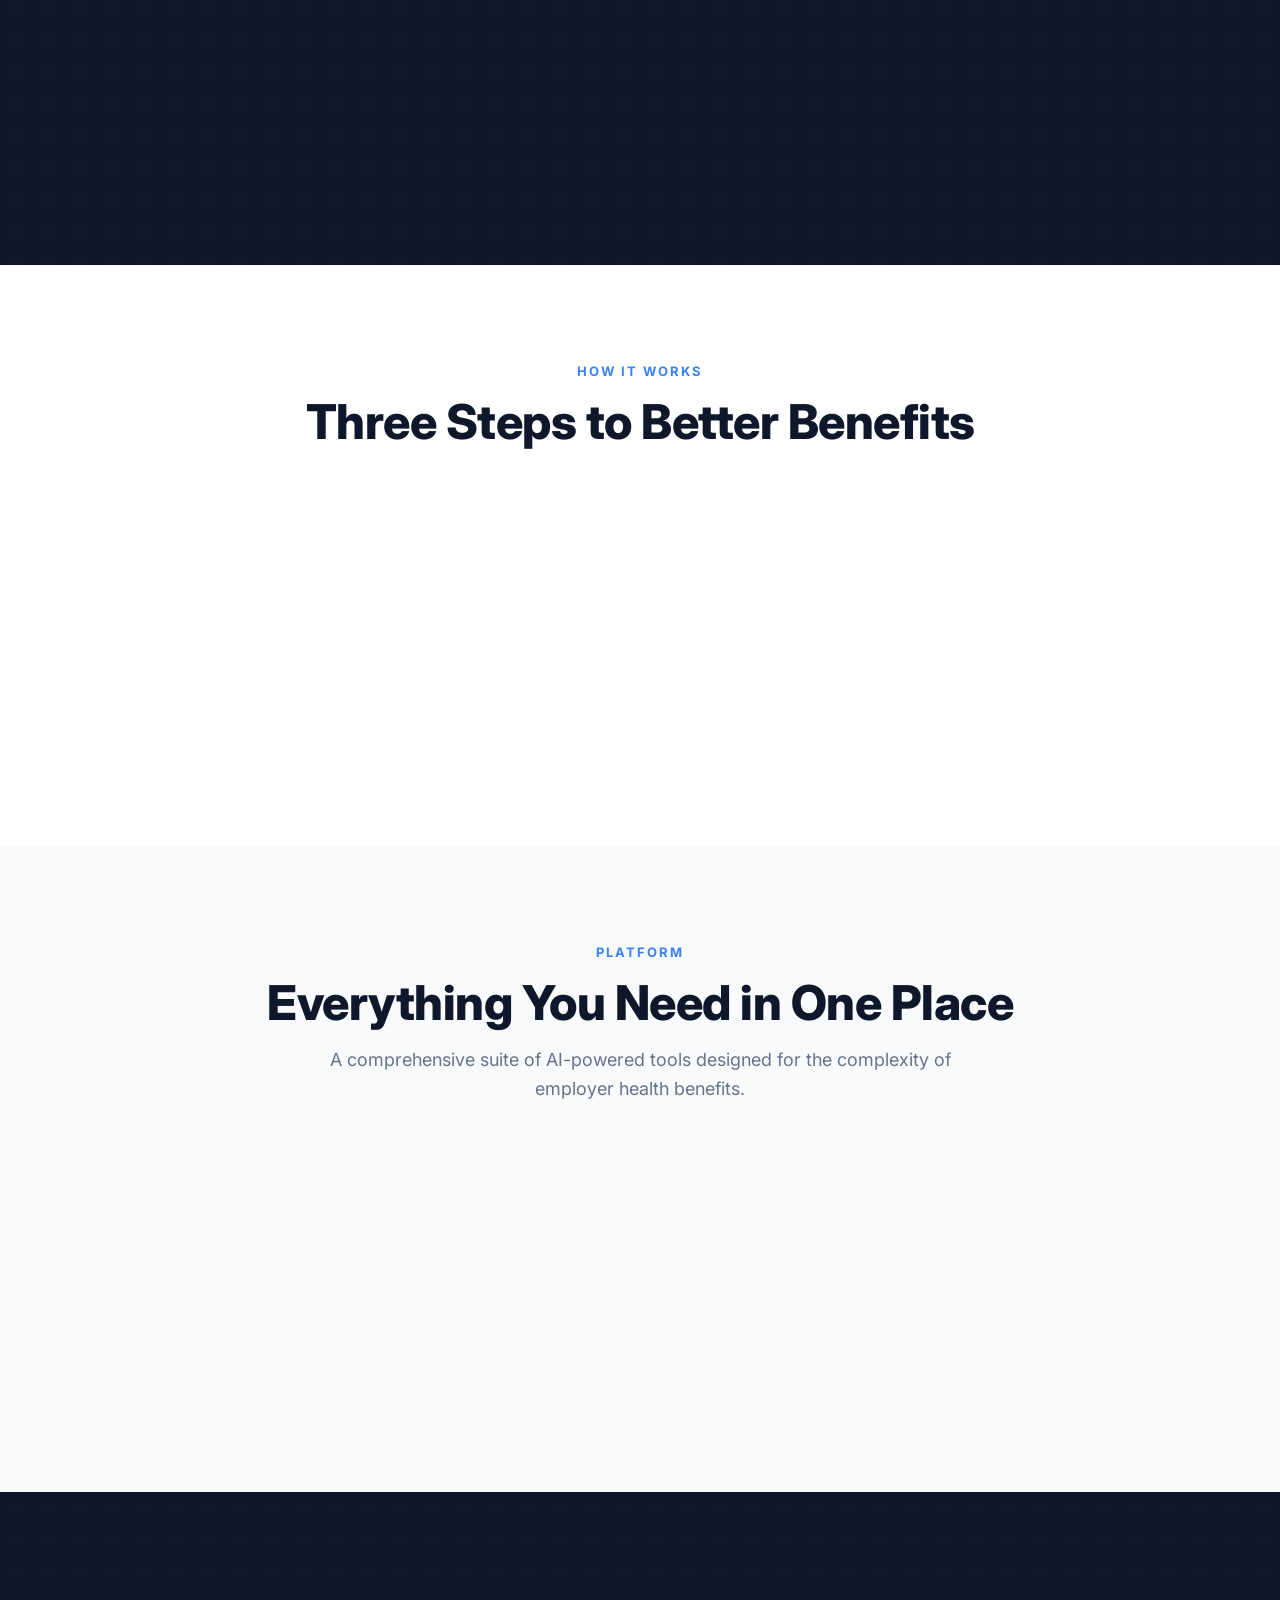
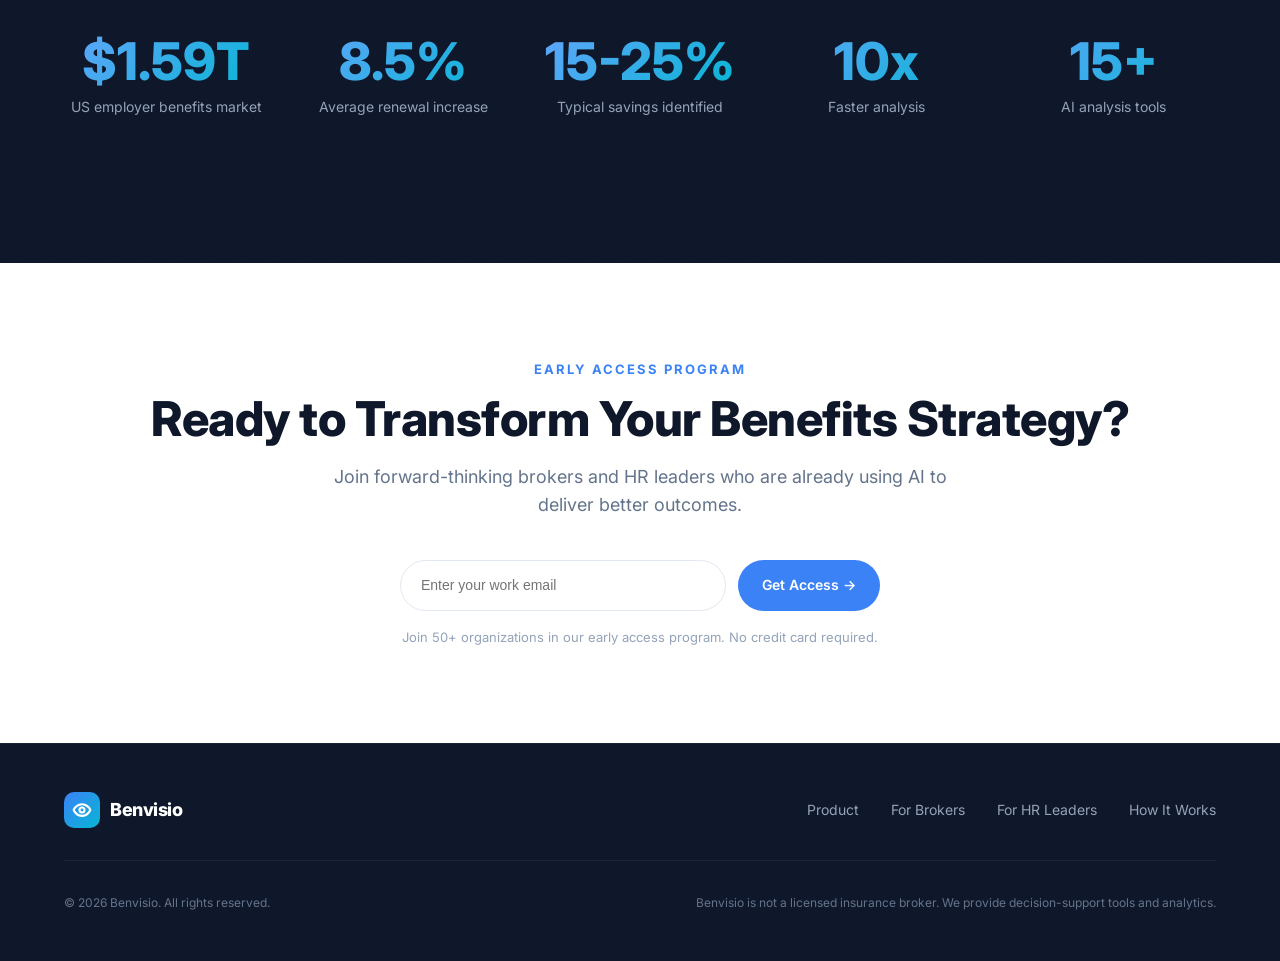
==== commit 7aaf39e1: "Add app screenshots to HR Leaders feature cards" ====
--- a/index.html
+++ b/index.html
@@ -189,36 +189,54 @@
     <p class="section-label">For HR & Benefits Leaders</p>
     <h2 class="section-title">Benefits Intelligence for the C-Suite</h2>
     <p class="section-subtitle">Finally understand where every dollar goes — and how to optimize it.</p>
-    <div class="features-grid">
-      <div class="feature-card fade-in">
-        <div class="feature-icon">&#128065;</div>
-        <h3>Total Benefits Visibility</h3>
-        <p>See your complete benefits landscape in one place: medical, dental, vision, life, disability, stop-loss. Know exactly what you're paying and why.</p>
-      </div>
-      <div class="feature-card fade-in">
-        <div class="feature-icon">&#128200;</div>
-        <h3>Claims Analytics & Cost Drivers</h3>
-        <p>Understand what's driving your costs: inpatient vs outpatient vs pharmacy, large claimants, specialty drug trends — with actionable recommendations.</p>
-      </div>
-      <div class="feature-card fade-in">
-        <div class="feature-icon">&#128202;</div>
-        <h3>Benchmark Against Peers</h3>
-        <p>How do your benefits compare to companies your size in your industry? Premium per employee, contribution %, deductible levels, satisfaction scores.</p>
-      </div>
-      <div class="feature-card fade-in">
-        <div class="feature-icon">&#9876;&#65039;</div>
-        <h3>Renewal Negotiation Power</h3>
-        <p>Walk into carrier meetings with data, not hope. Know your market position, have alternatives ready, and negotiate from strength.</p>
-      </div>
-      <div class="feature-card fade-in">
-        <div class="feature-icon">&#128218;</div>
-        <h3>Explore Every Option</h3>
-        <p>Fully insured, self-funded, level-funded, ICHRA, bundled, best-of-breed — Benvisio models every strategy so you can make confident decisions.</p>
-      </div>
-      <div class="feature-card fade-in">
-        <div class="feature-icon">&#128260;</div>
-        <h3>Continuous Optimization</h3>
-        <p>Benefits aren't a once-a-year decision. Benvisio monitors plan performance and surfaces savings opportunities throughout the year.</p>
+    <div class="features-grid features-grid-illustrated">
+      <div class="feature-card-illustrated fade-in">
+        <div class="feature-card-text">
+          <div class="feature-icon">&#128065;</div>
+          <h3>Total Benefits Visibility</h3>
+          <p>See your complete benefits landscape in one place: medical, dental, vision, life, disability, stop-loss. Know exactly what you're paying and why.</p>
+        </div>
+        <div class="feature-card-img"><img src="screenshots/employer-summary.png" alt="Employer summary showing plans, enrollment, premiums and renewal increase"></div>
+      </div>
+      <div class="feature-card-illustrated fade-in">
+        <div class="feature-card-text">
+          <div class="feature-icon">&#128200;</div>
+          <h3>Claims Analytics & Cost Drivers</h3>
+          <p>Understand what's driving your costs: inpatient vs outpatient vs pharmacy, large claimants, specialty drug trends — with actionable recommendations.</p>
+        </div>
+        <div class="feature-card-img"><img src="screenshots/benchmarks-insight.png" alt="Claims and cost analysis with actionable insights"></div>
+      </div>
+      <div class="feature-card-illustrated fade-in">
+        <div class="feature-card-text">
+          <div class="feature-icon">&#128202;</div>
+          <h3>Benchmark Against Peers</h3>
+          <p>How do your benefits compare to companies your size in your industry? Premium per employee, contribution %, deductible levels, satisfaction scores.</p>
+        </div>
+        <div class="feature-card-img"><img src="screenshots/benchmarks.png" alt="Industry benchmark comparison with percentile rankings"></div>
+      </div>
+      <div class="feature-card-illustrated fade-in">
+        <div class="feature-card-text">
+          <div class="feature-icon">&#9876;&#65039;</div>
+          <h3>Renewal Negotiation Power</h3>
+          <p>Walk into carrier meetings with data, not hope. Know your market position, have alternatives ready, and negotiate from strength.</p>
+        </div>
+        <div class="feature-card-img"><img src="screenshots/alternatives.png" alt="Alternative plans ranked by savings with network scores"></div>
+      </div>
+      <div class="feature-card-illustrated fade-in">
+        <div class="feature-card-text">
+          <div class="feature-icon">&#128218;</div>
+          <h3>Explore Every Option</h3>
+          <p>Fully insured, self-funded, level-funded, ICHRA, bundled, best-of-breed — Benvisio models every strategy so you can make confident decisions.</p>
+        </div>
+        <div class="feature-card-img"><img src="screenshots/funding-strategy.png" alt="Side-by-side funding strategy comparison with cost breakdown"></div>
+      </div>
+      <div class="feature-card-illustrated fade-in">
+        <div class="feature-card-text">
+          <div class="feature-icon">&#128260;</div>
+          <h3>Continuous Optimization</h3>
+          <p>Benefits aren't a once-a-year decision. Benvisio monitors plan performance and surfaces savings opportunities throughout the year.</p>
+        </div>
+        <div class="feature-card-img"><img src="screenshots/employee-impact.png" alt="Employee impact analysis showing network overlap and disruption risk"></div>
       </div>
     </div>
     <div class="testimonial fade-in">
--- a/style.css
+++ b/style.css
@@ -140,6 +140,31 @@
 .feature-card p { font-size: 14px; color: var(--gray-500); line-height: 1.6; }
 .section-dark .feature-card p { color: var(--gray-400); }
 
+/* === Illustrated Feature Cards === */
+.features-grid-illustrated { grid-template-columns: repeat(auto-fit, minmax(340px, 1fr)); gap: 28px; }
+.feature-card-illustrated {
+  border-radius: 16px; overflow: hidden;
+  background: rgba(255,255,255,0.04); border: 1px solid rgba(255,255,255,0.08);
+  transition: all 0.3s; display: flex; flex-direction: column;
+}
+.feature-card-illustrated:hover { background: rgba(255,255,255,0.08); border-color: rgba(96,165,250,0.3); transform: translateY(-2px); }
+.feature-card-text { padding: 28px 28px 20px; }
+.feature-card-text .feature-icon { background: rgba(59,130,246,0.1); color: #60A5FA; }
+.feature-card-text h3 { font-size: 18px; font-weight: 700; color: white; margin-bottom: 8px; }
+.feature-card-text p { font-size: 14px; color: var(--gray-400); line-height: 1.6; }
+.feature-card-img {
+  margin: 0 16px 16px; border-radius: 10px; overflow: hidden;
+  border: 1px solid rgba(255,255,255,0.06); background: var(--gray-50);
+  max-height: 220px; position: relative;
+}
+.feature-card-img img { width: 100%; display: block; object-fit: cover; object-position: top; }
+/* Fade out bottom of screenshot */
+.feature-card-img::after {
+  content: ''; position: absolute; bottom: 0; left: 0; right: 0; height: 60px;
+  background: linear-gradient(to top, var(--navy-light), transparent);
+  pointer-events: none;
+}
+
 /* === Testimonial === */
 .testimonial { max-width: 720px; margin: 48px auto 0; padding: 32px; border-radius: 16px; background: white; border: 1px solid #DBEAFE; }
 .section-dark .testimonial { background: rgba(255,255,255,0.04); border-color: rgba(255,255,255,0.08); }
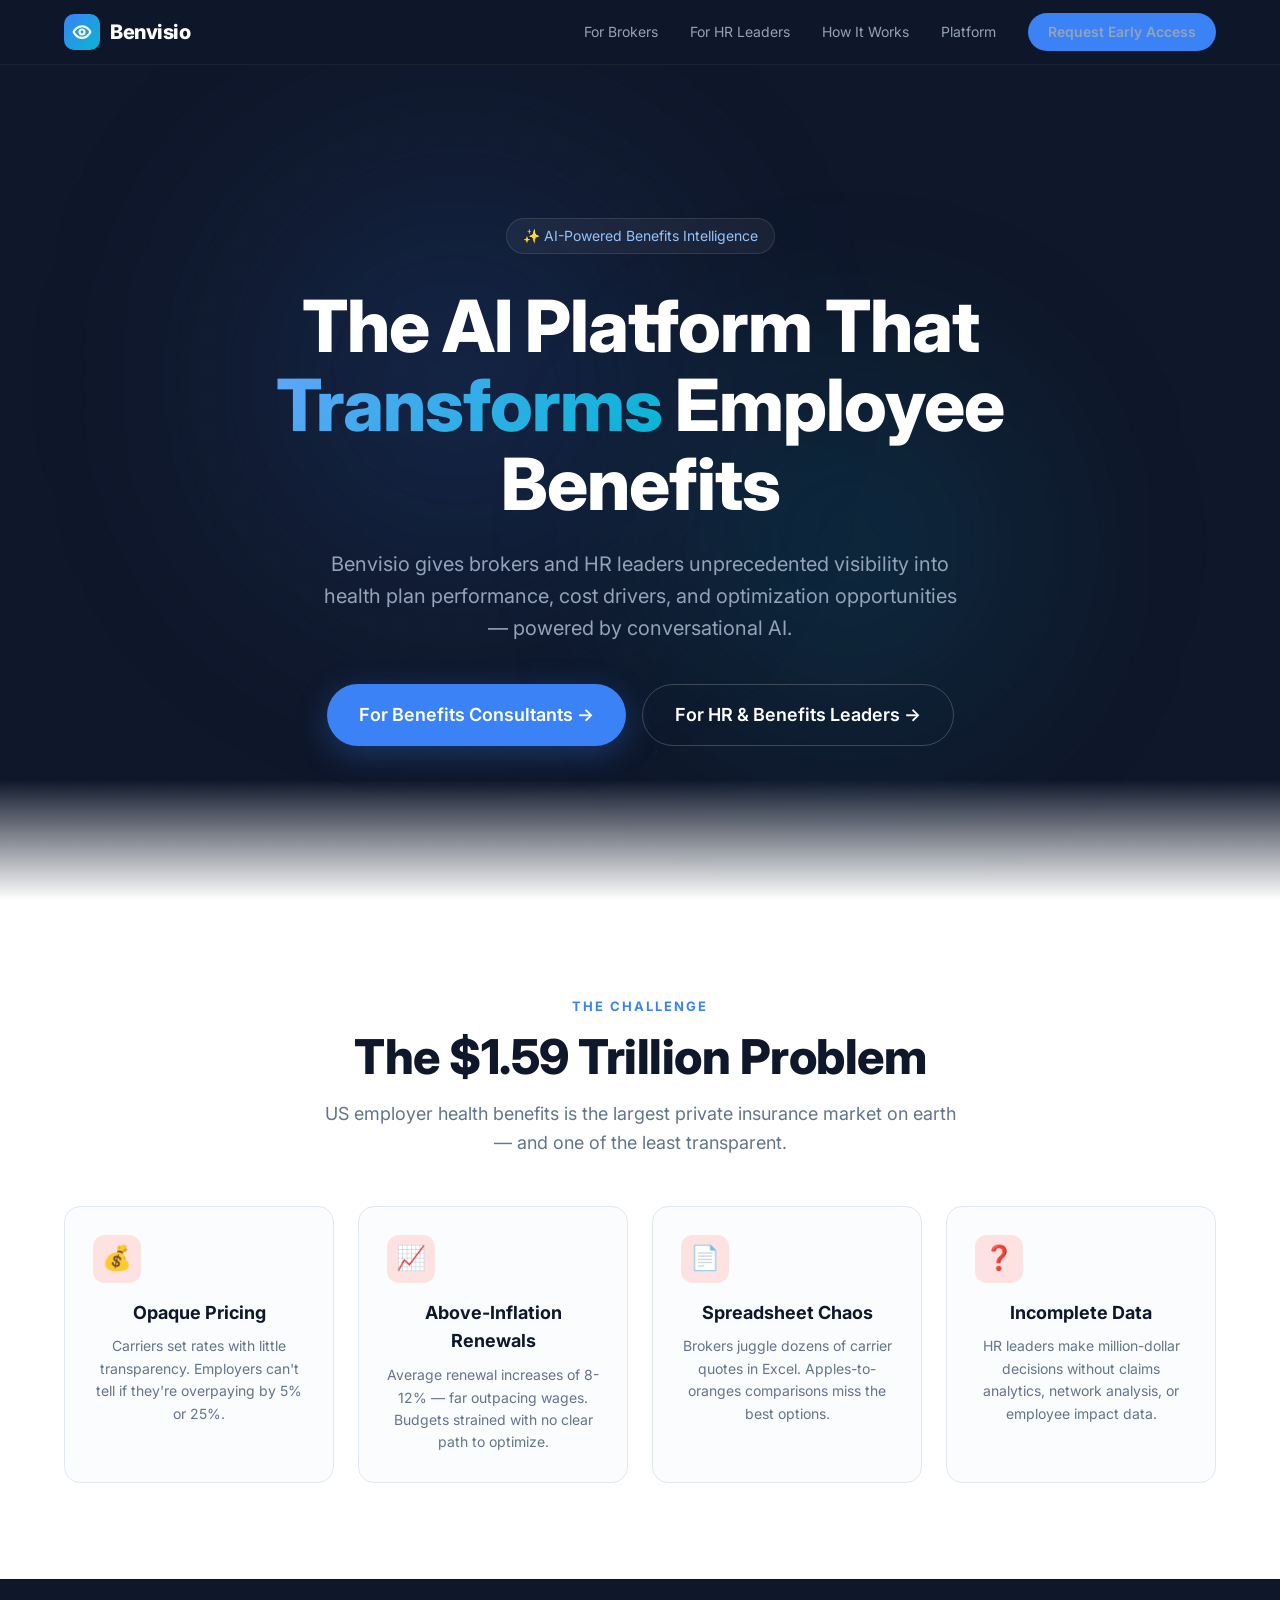
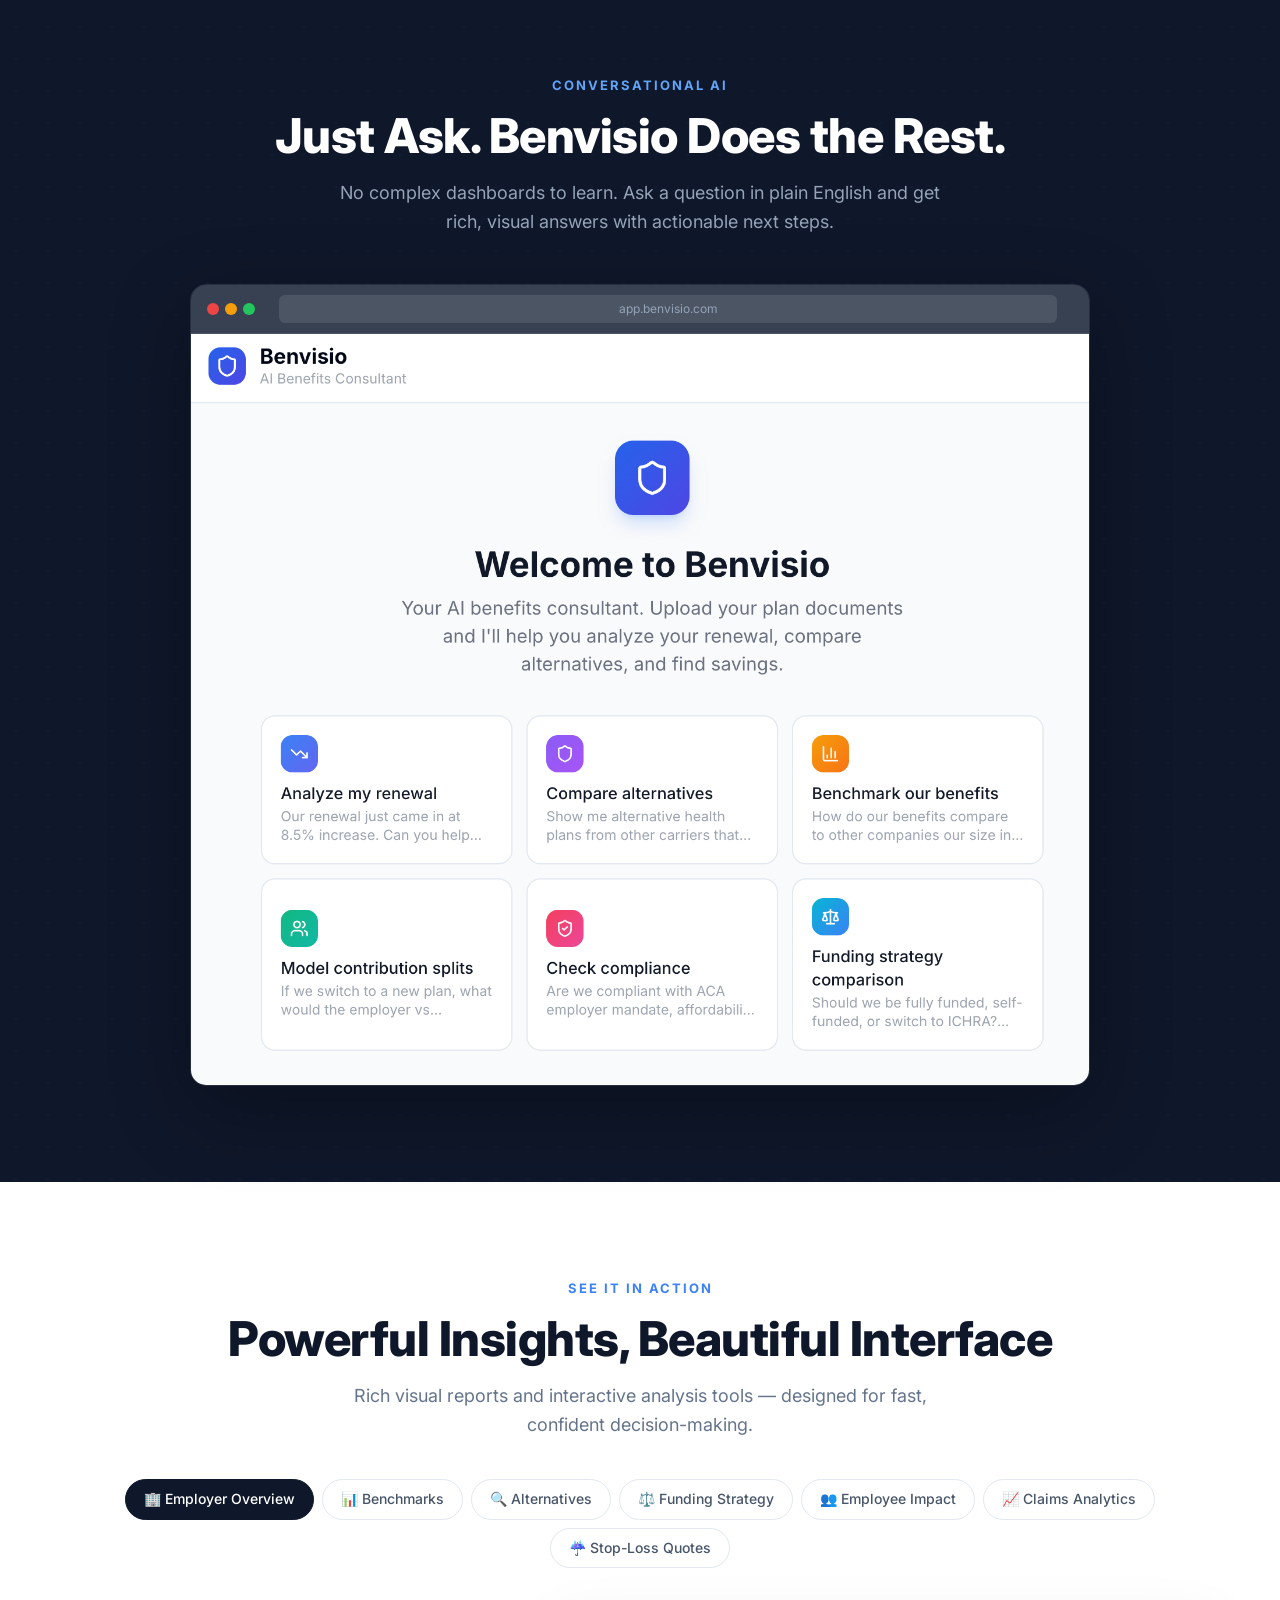
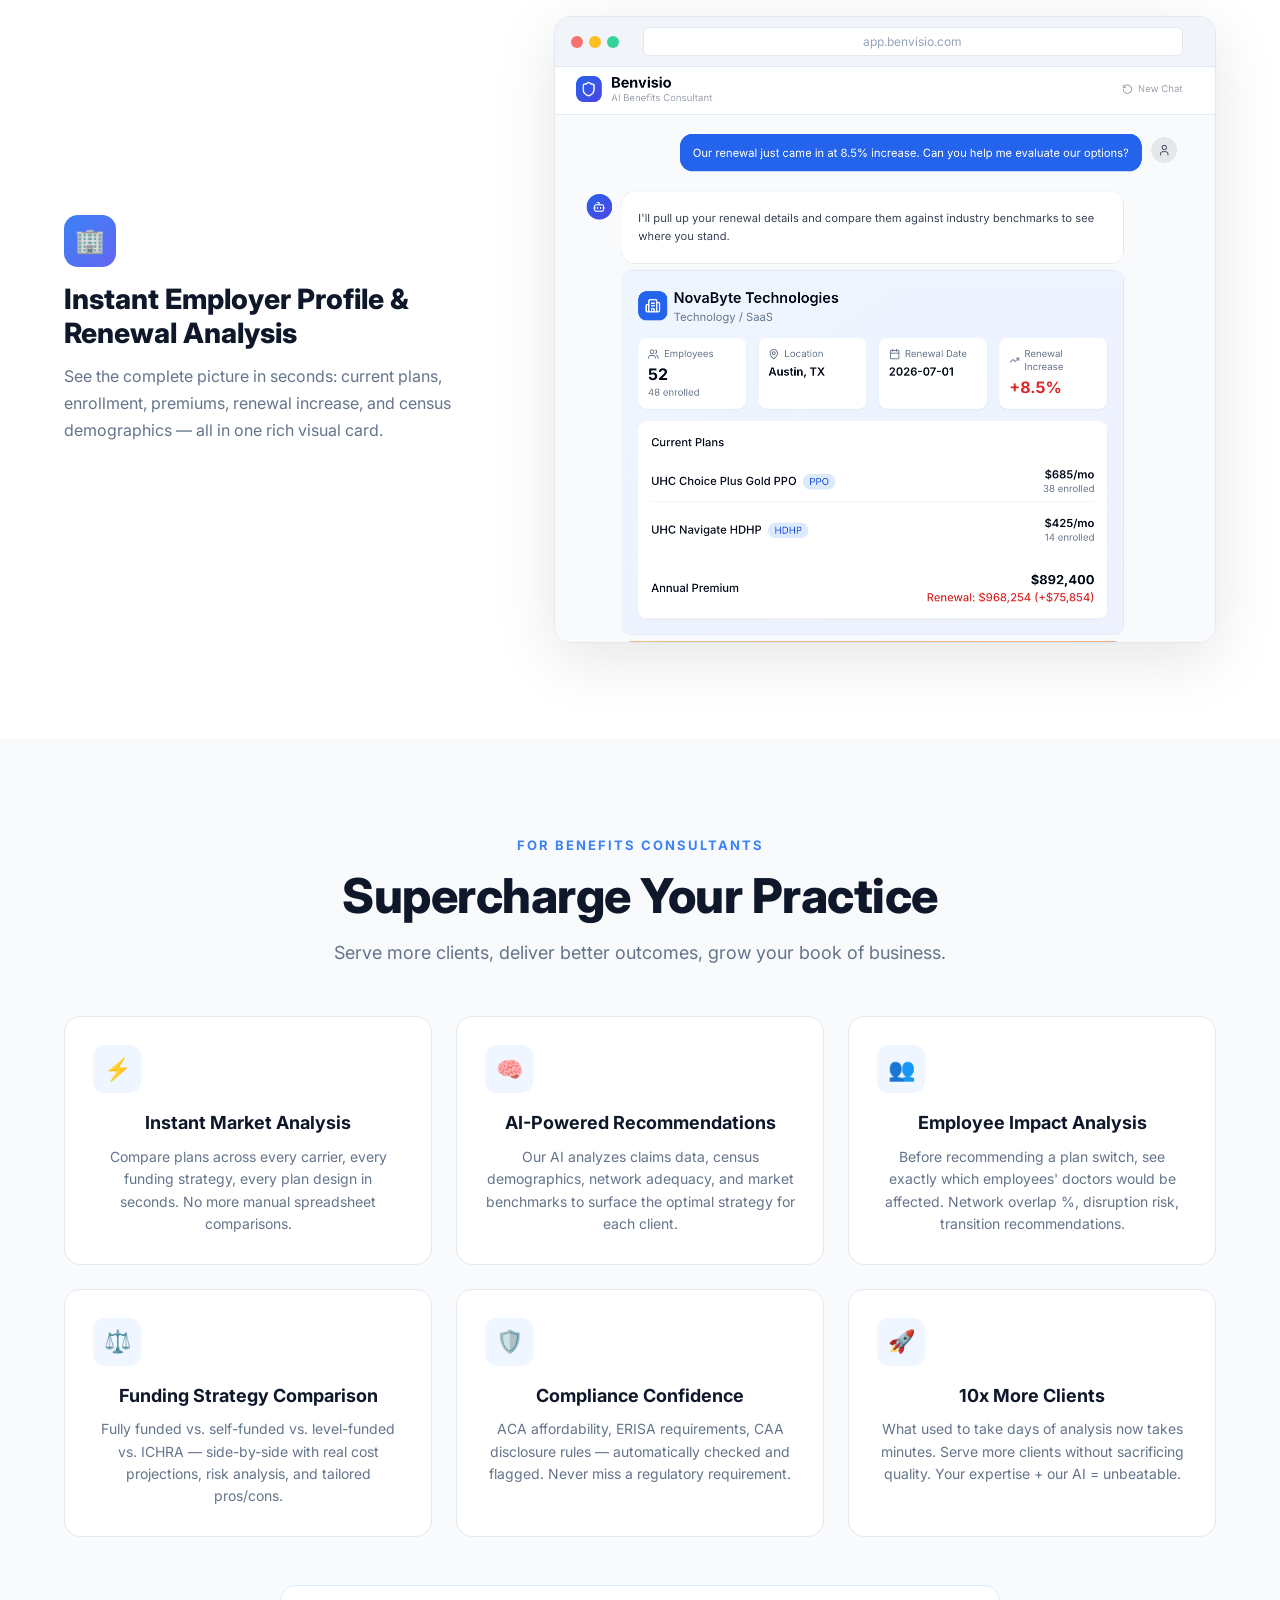
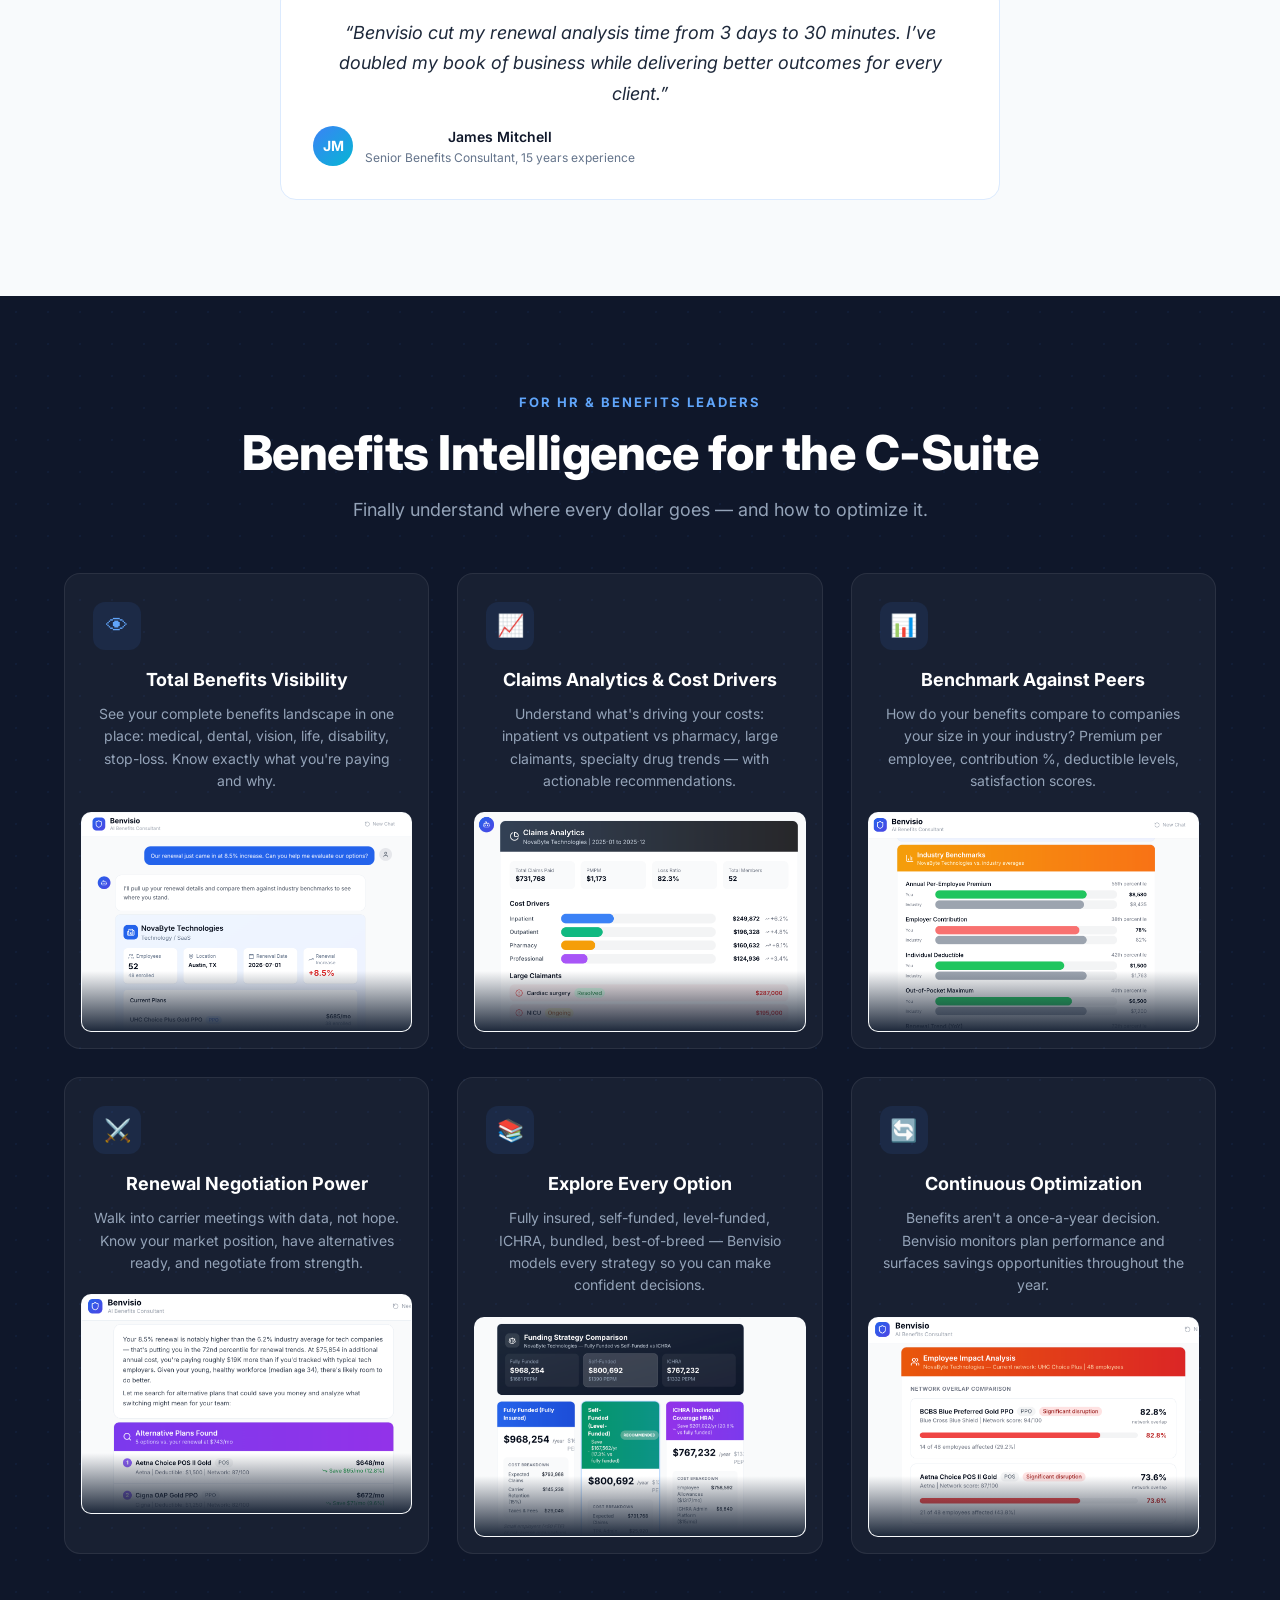
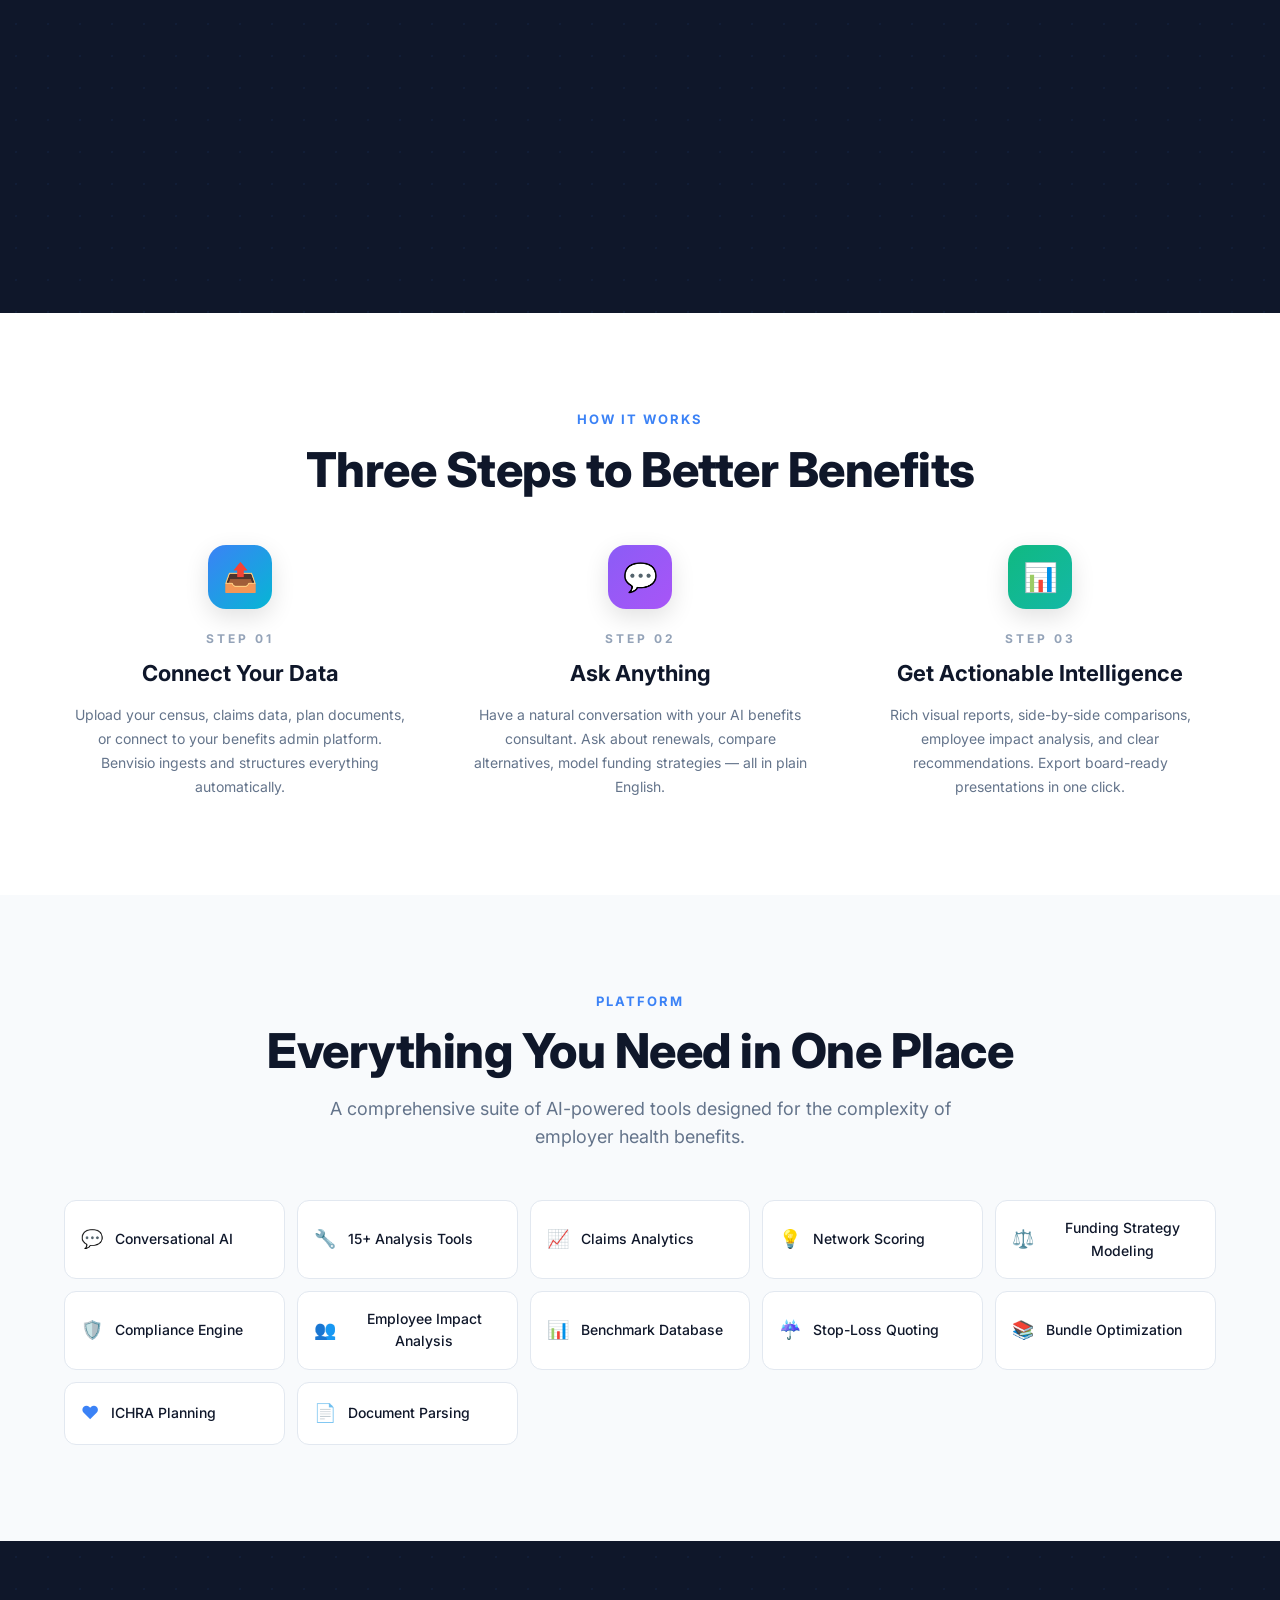
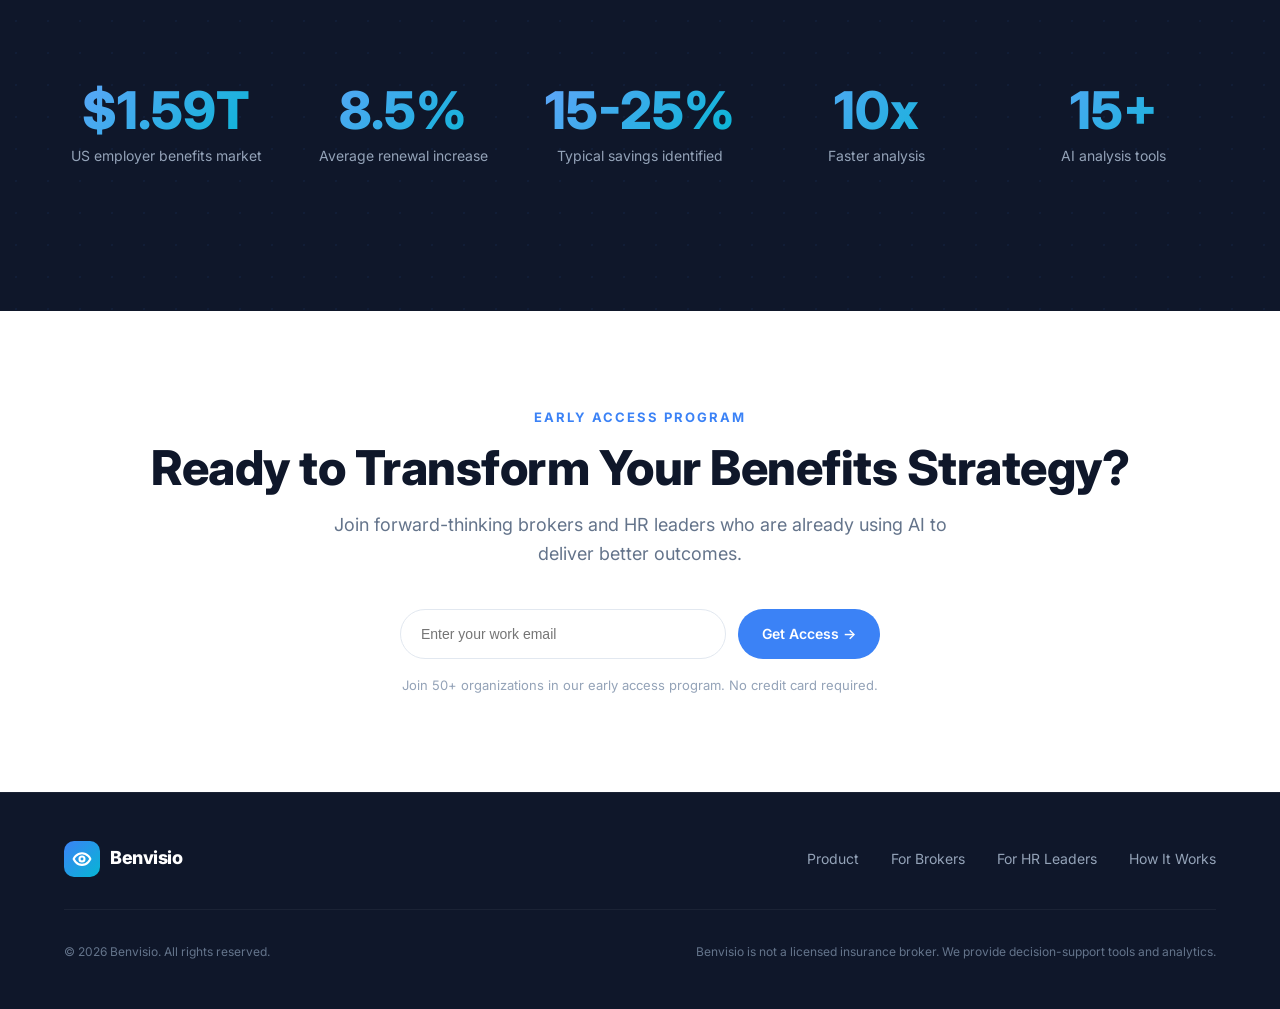
==== commit ff7ff027: "Add claims analytics and stop-loss screenshots" ====
--- a/index.html
+++ b/index.html
@@ -109,6 +109,8 @@
       <button class="showcase-tab" onclick="showScreenshot(2)">&#128269; Alternatives</button>
       <button class="showcase-tab" onclick="showScreenshot(3)">&#9878;&#65039; Funding Strategy</button>
       <button class="showcase-tab" onclick="showScreenshot(4)">&#128101; Employee Impact</button>
+      <button class="showcase-tab" onclick="showScreenshot(5)">&#128200; Claims Analytics</button>
+      <button class="showcase-tab" onclick="showScreenshot(6)">&#9748; Stop-Loss Quotes</button>
     </div>
 
     <div class="showcase-content" style="margin-top:8px">
@@ -204,7 +206,7 @@
           <h3>Claims Analytics & Cost Drivers</h3>
           <p>Understand what's driving your costs: inpatient vs outpatient vs pharmacy, large claimants, specialty drug trends — with actionable recommendations.</p>
         </div>
-        <div class="feature-card-img"><img src="screenshots/benchmarks-insight.png" alt="Claims and cost analysis with actionable insights"></div>
+        <div class="feature-card-img"><img src="screenshots/claims-full.png" alt="Claims analytics showing cost drivers, large claimants, pharmacy highlights and recommendations"></div>
       </div>
       <div class="feature-card-illustrated fade-in">
         <div class="feature-card-text">
@@ -369,6 +371,8 @@
   { icon: '&#128269;', color: '#8B5CF6,#A855F7', title: 'Find Better Plans in Seconds', desc: 'Search across carriers and plan types. See savings vs. your renewal, network scores, HSA eligibility — ranked by value. What used to take days happens instantly.', img: 'screenshots/alternatives.png' },
   { icon: '&#9878;&#65039;', color: '#10B981,#14B8A6', title: 'Fully Funded vs. Self-Funded vs. ICHRA', desc: 'Side-by-side cost projections, risk analysis, pros and cons for each funding approach — with a clear recommendation based on your employer\'s profile.', img: 'screenshots/funding-strategy.png' },
   { icon: '&#128101;', color: '#F97316,#EF4444', title: 'See Which Employees Are Affected Before You Switch', desc: 'Network overlap analysis shows exactly which employees\' doctors would be out-of-network. Disruption risk by specialty, high-risk patients flagged, transition recommendations.', img: 'screenshots/employee-impact.png' },
+  { icon: '&#128200;', color: '#334155,#1E293B', title: 'Understand What\'s Driving Your Costs', desc: 'Claims analytics by category — inpatient, outpatient, pharmacy, professional — with trends, large claimant flagging, specialty drug analysis, and actionable recommendations.', img: 'screenshots/claims-analytics.png' },
+  { icon: '&#9748;', color: '#0284C7,#06B6D4', title: 'Stop-Loss Quotes from Multiple Carriers', desc: 'Get competitive stop-loss quotes from Sun Life, Voya, Nationwide and more. Specific and aggregate PEPM, annual premiums, lasering details, and run-out terms — side by side.', img: 'screenshots/stop-loss.png' },
 ];
 
 function showScreenshot(i) {
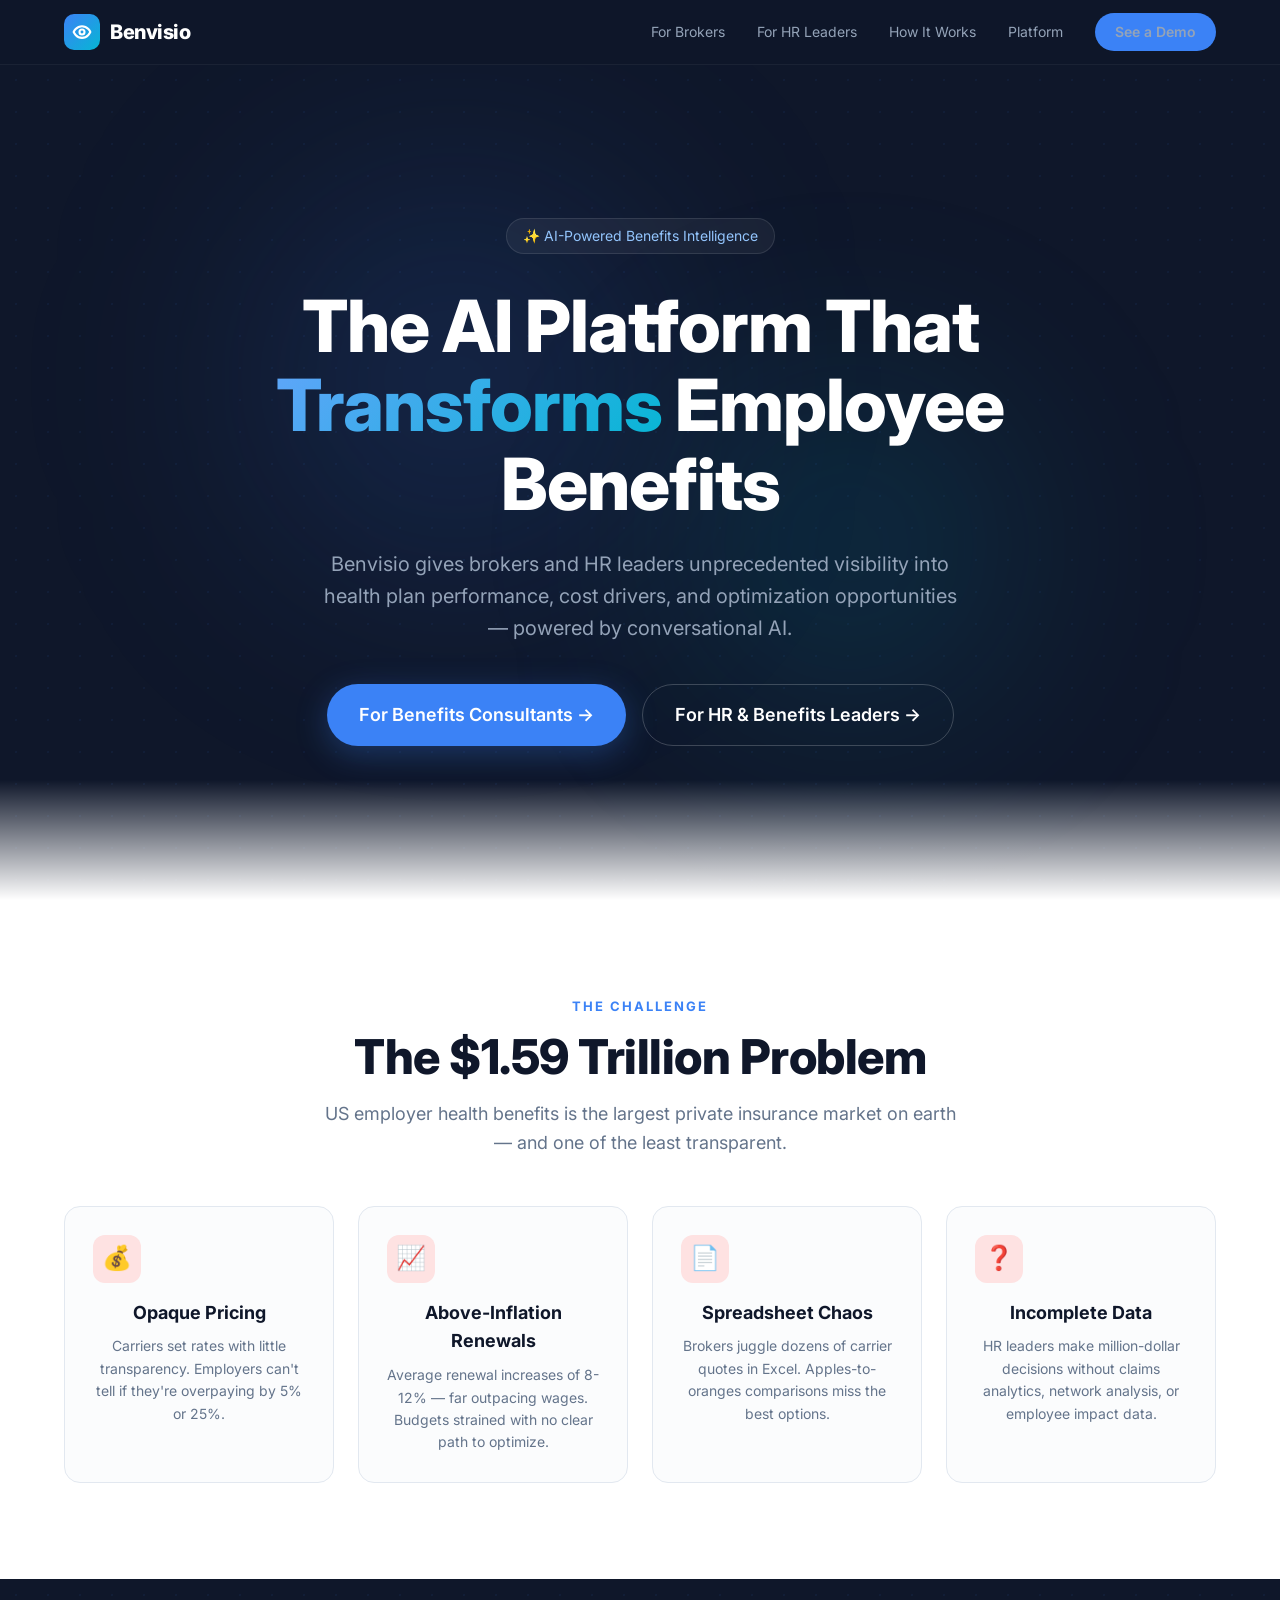
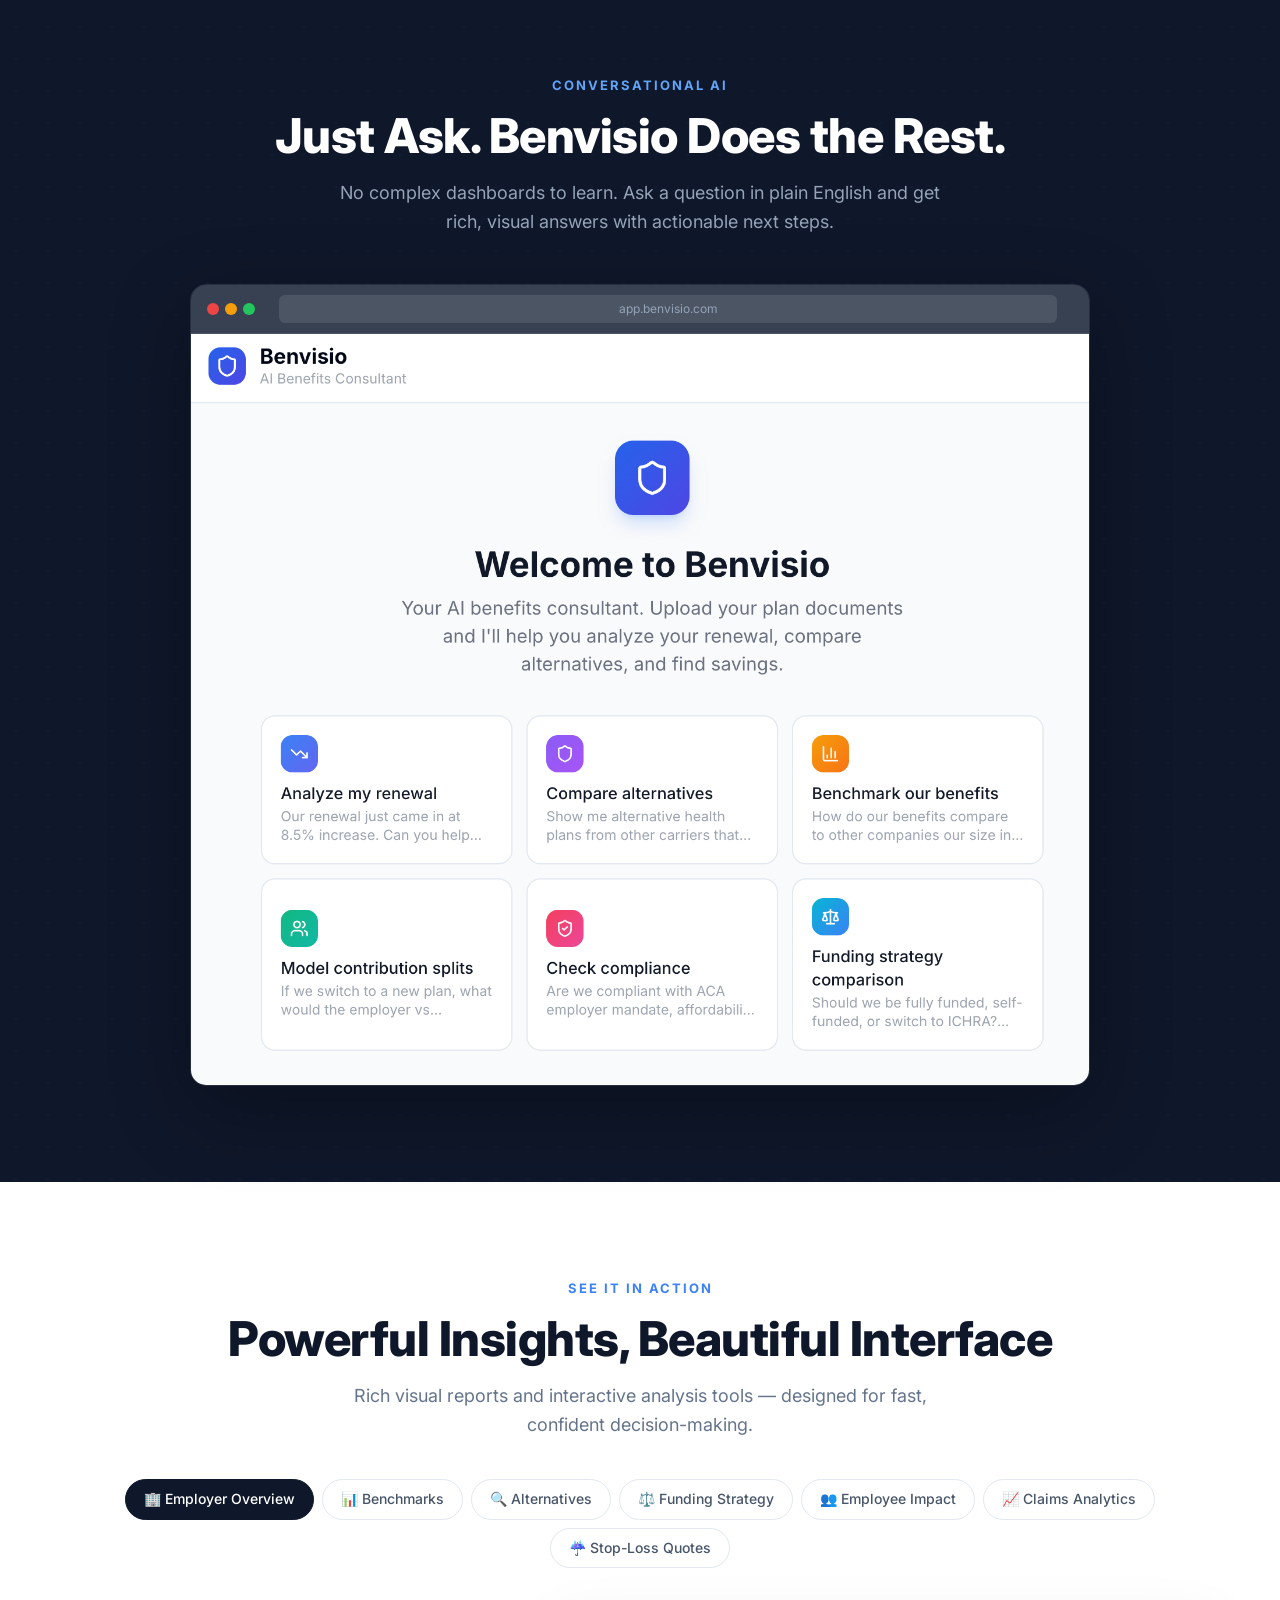
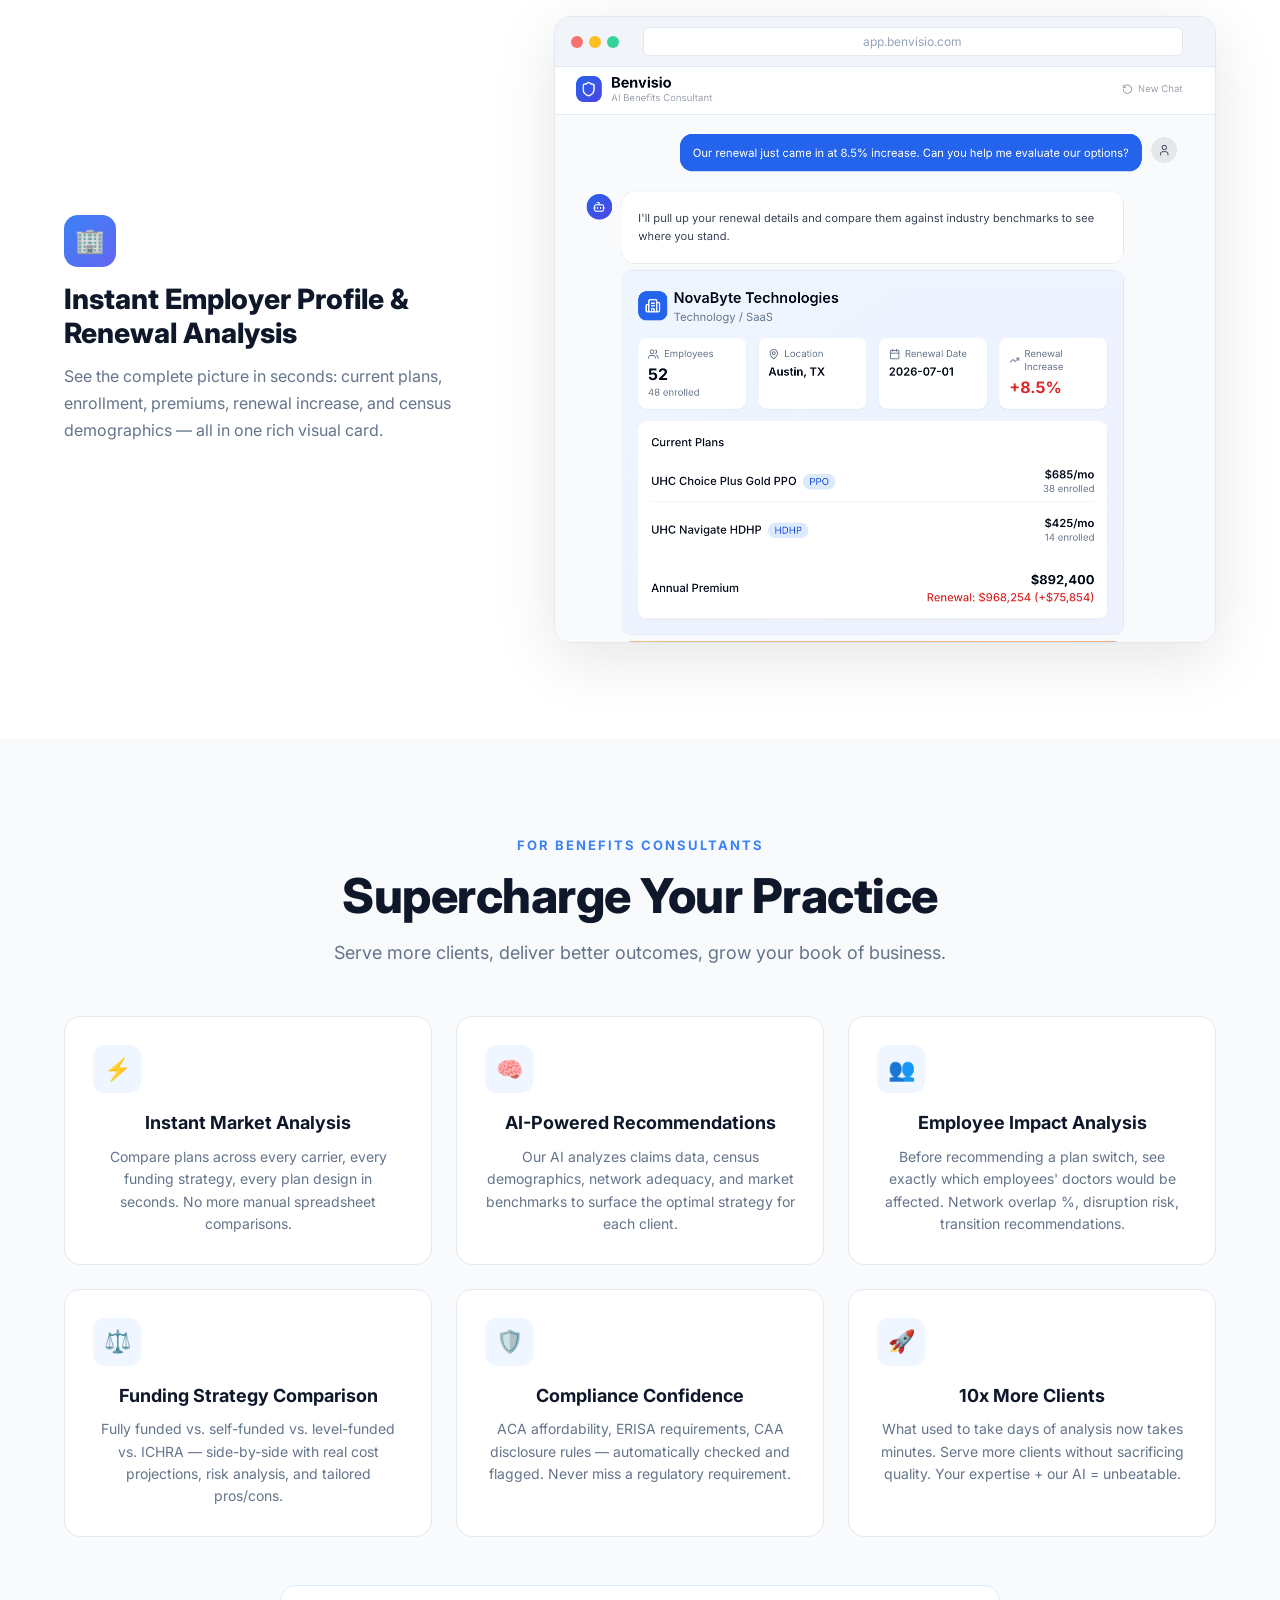
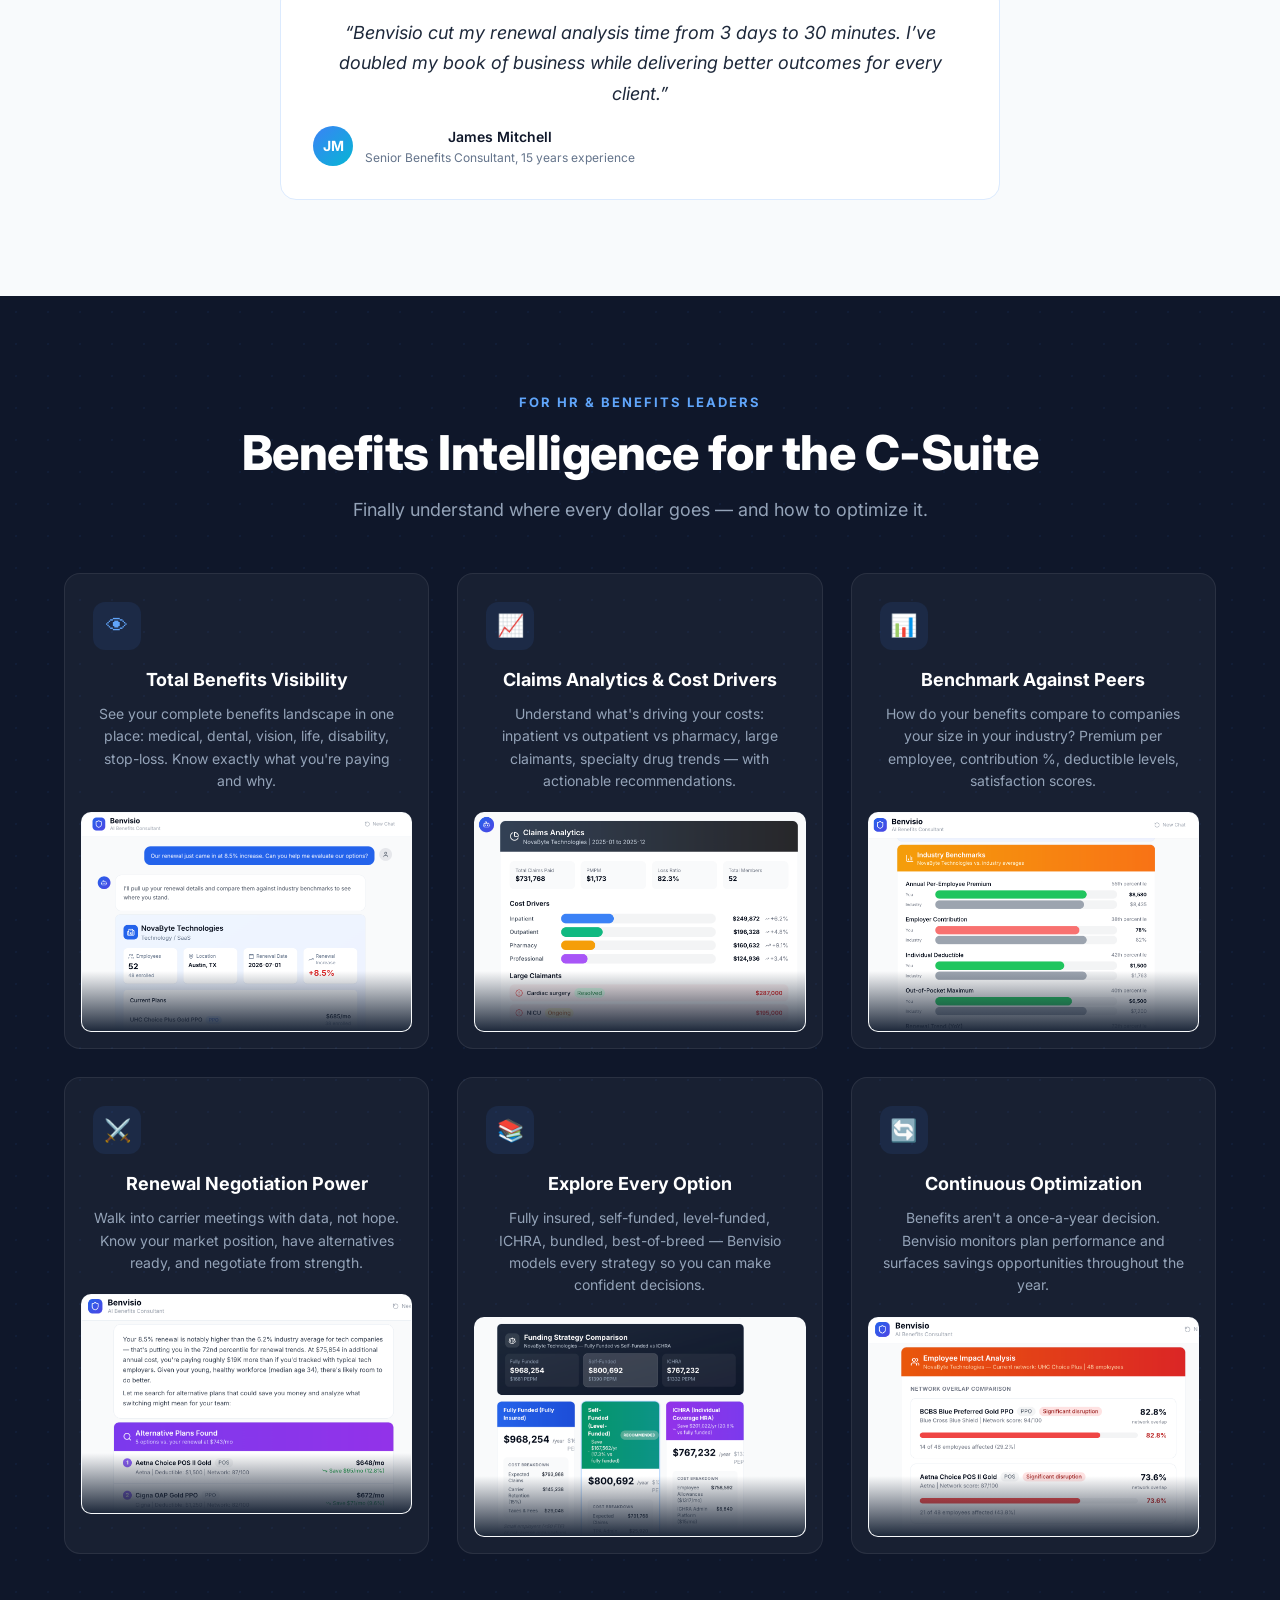
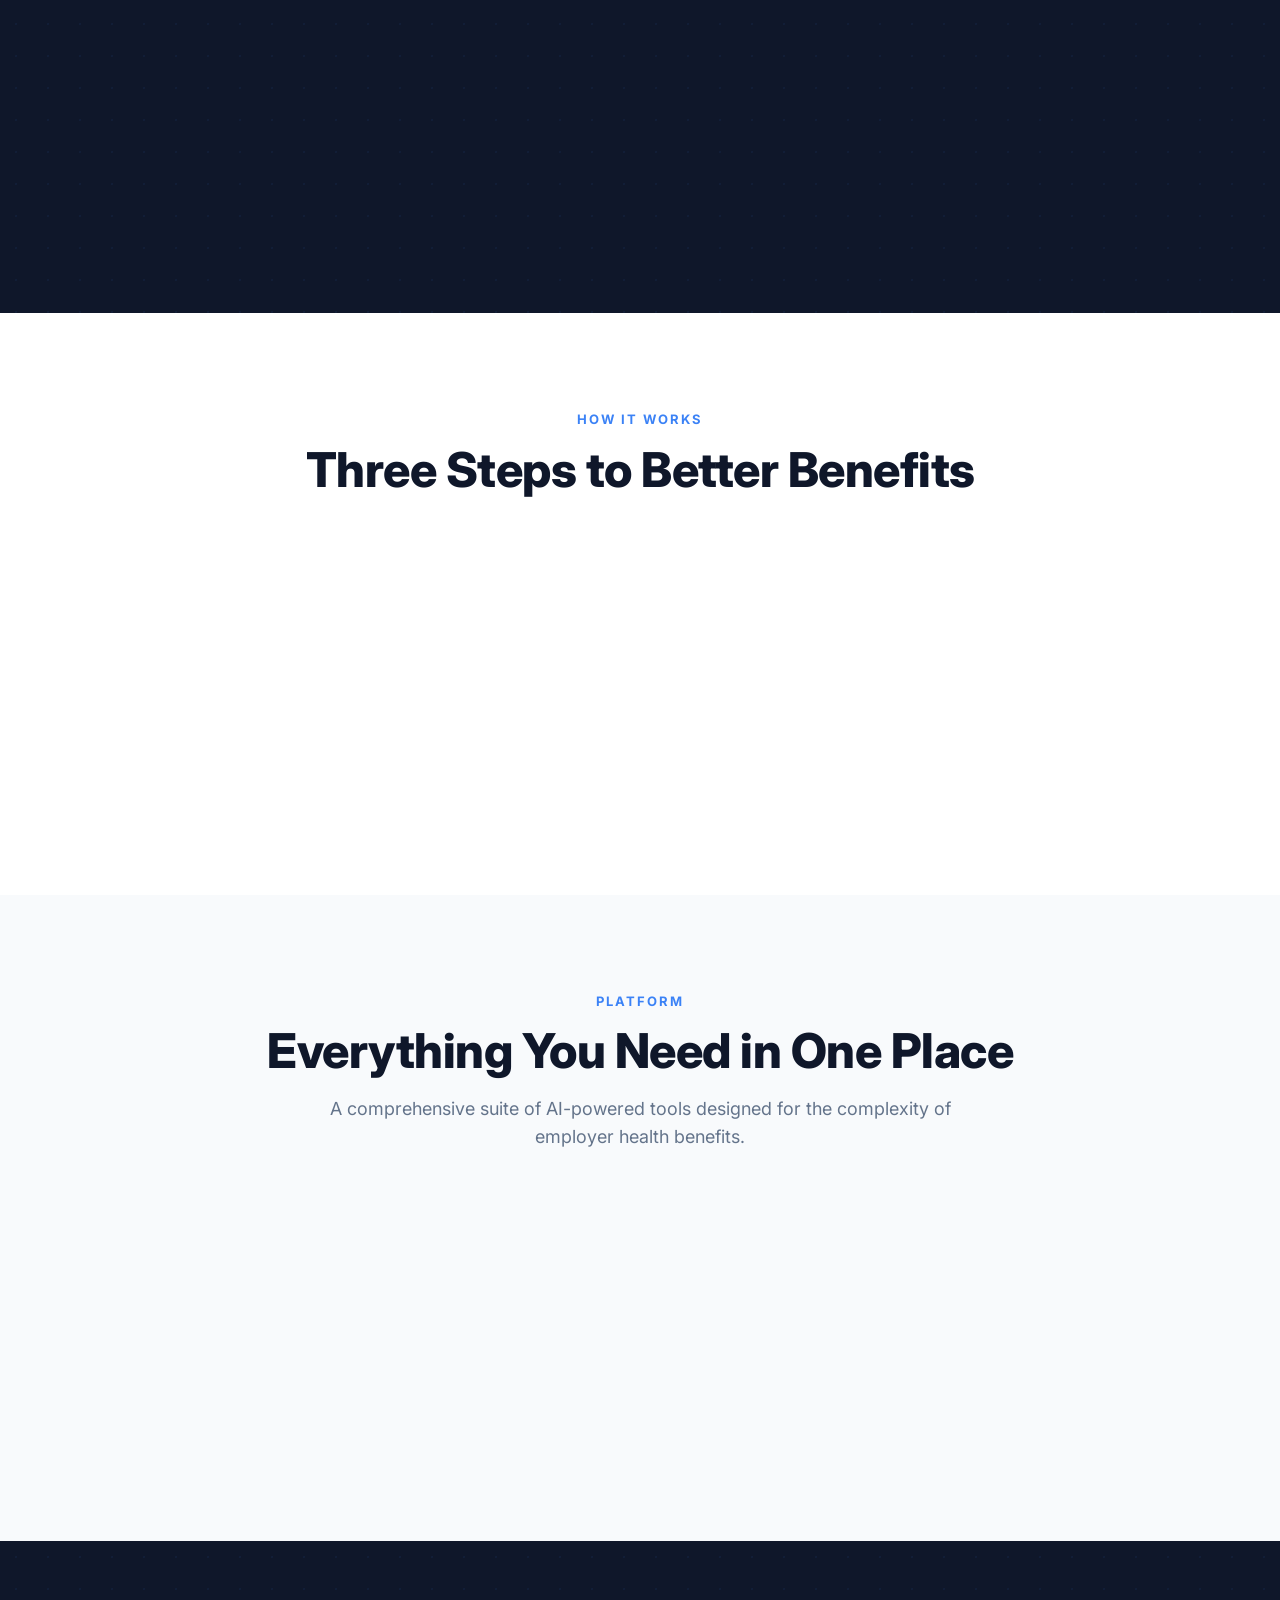
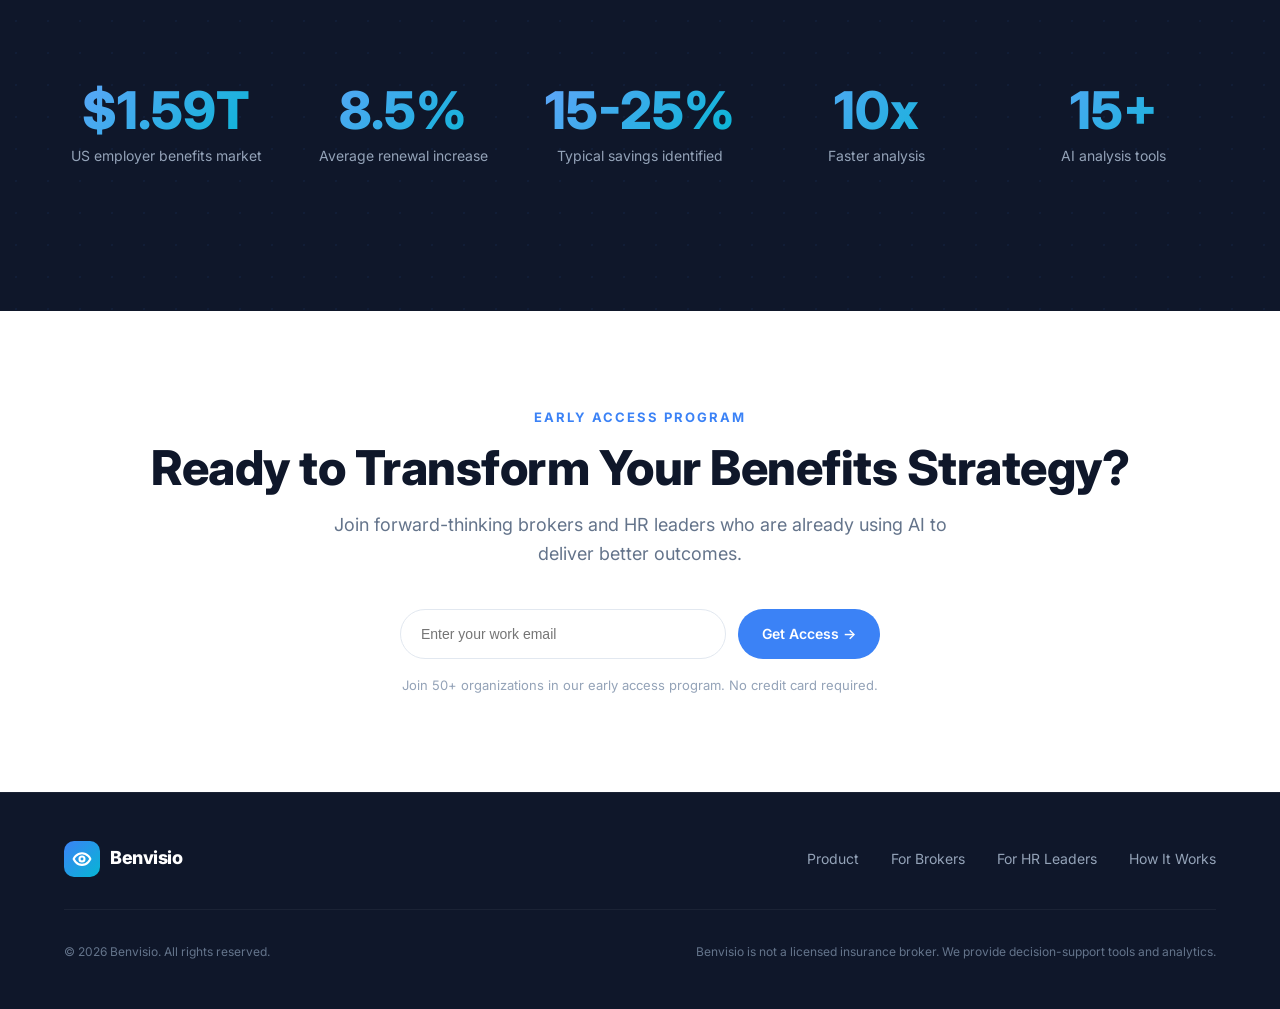
==== commit 914d97ab: "Add demo page with video player and contact form" ====
--- a/index.html
+++ b/index.html
@@ -26,7 +26,7 @@
       <a href="#hr-leaders">For HR Leaders</a>
       <a href="#how-it-works">How It Works</a>
       <a href="#platform">Platform</a>
-      <a href="#cta" class="navbar-cta">Request Early Access</a>
+      <a href="demo.html" class="navbar-cta">See a Demo</a>
     </div>
   </div>
 </nav>
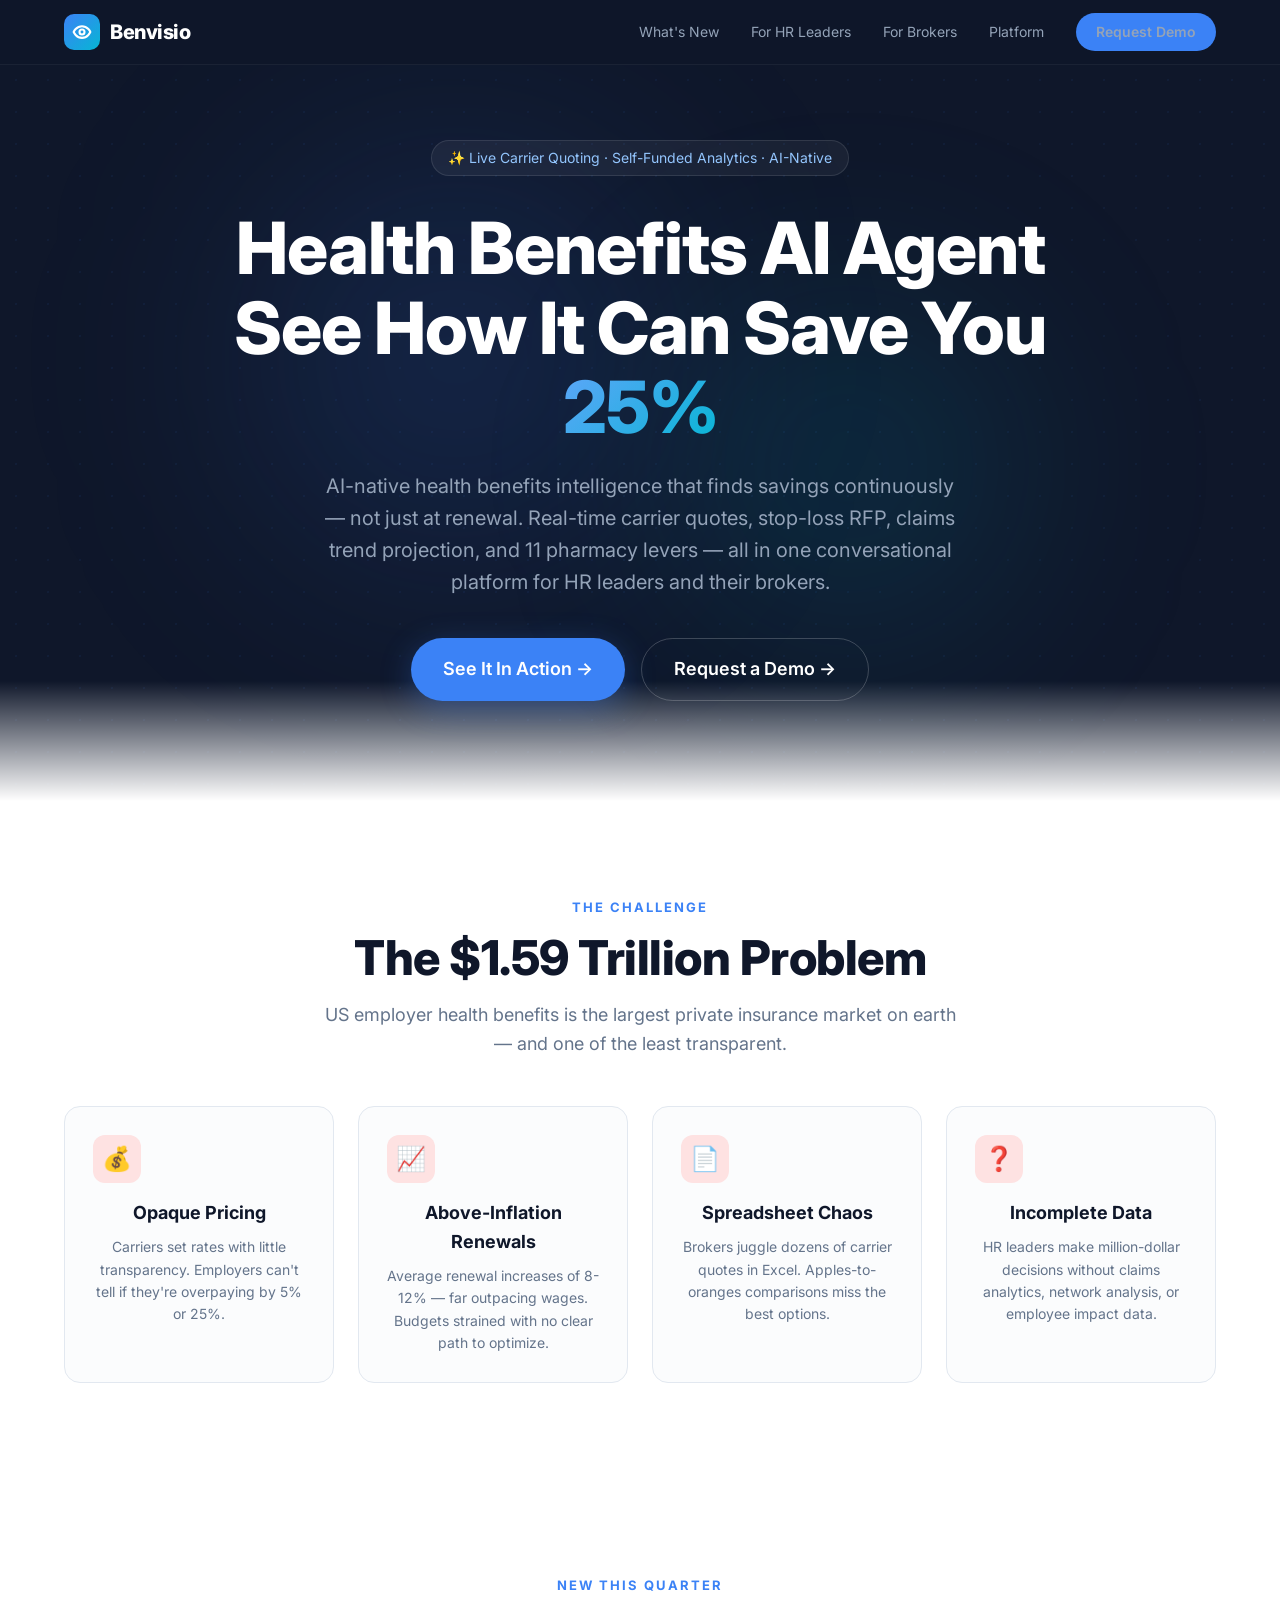
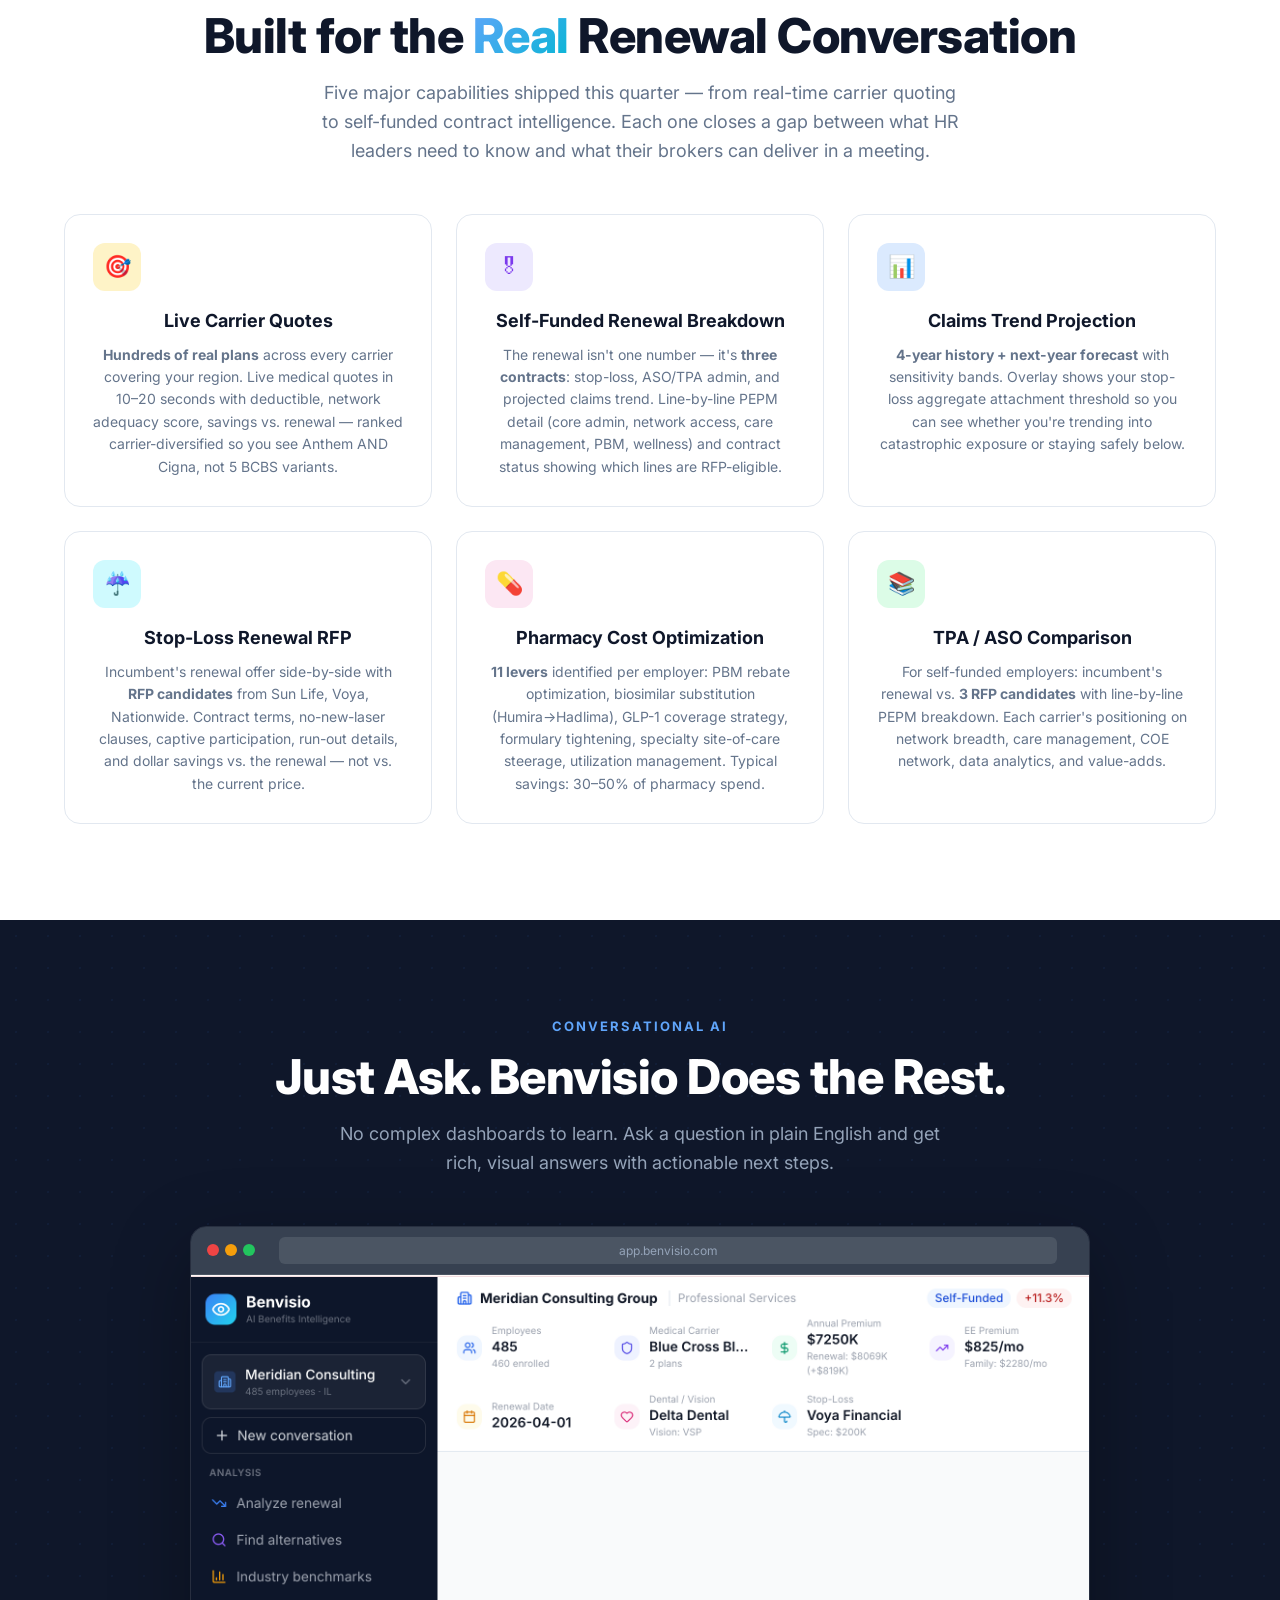
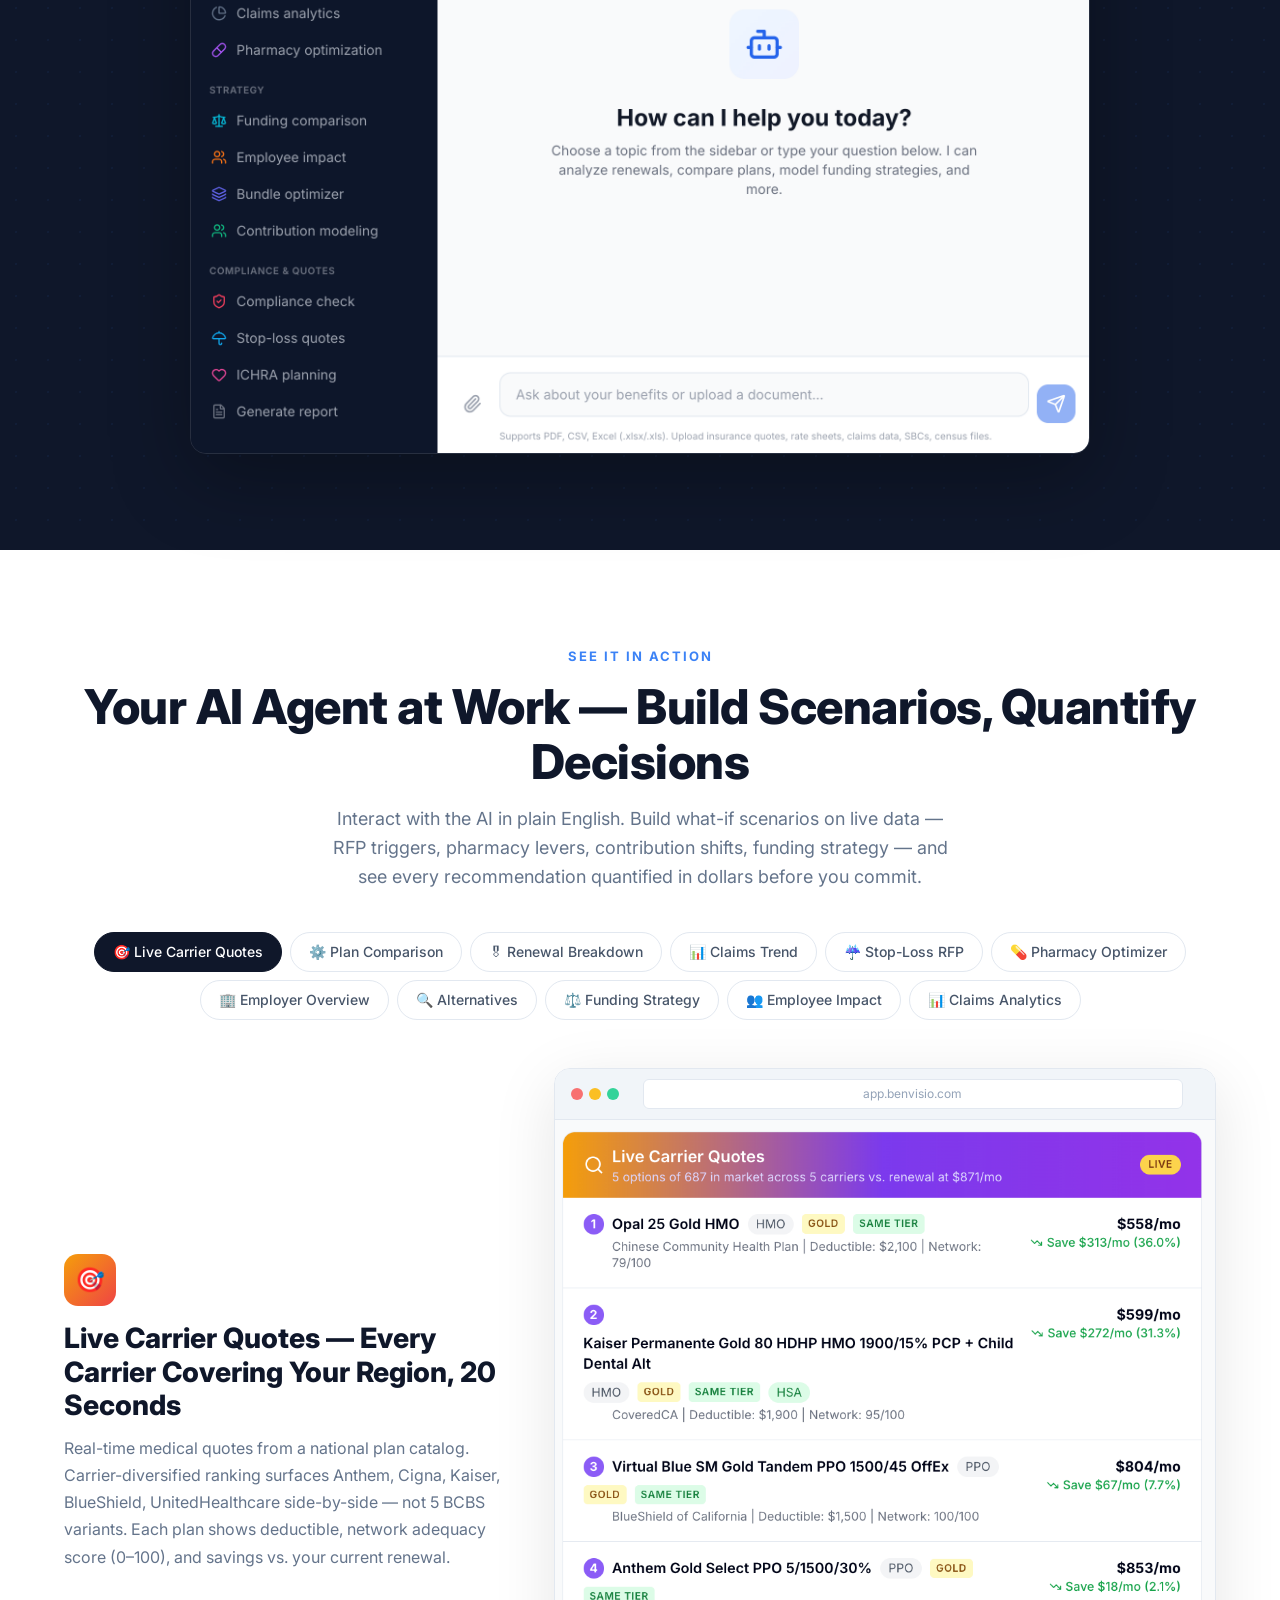
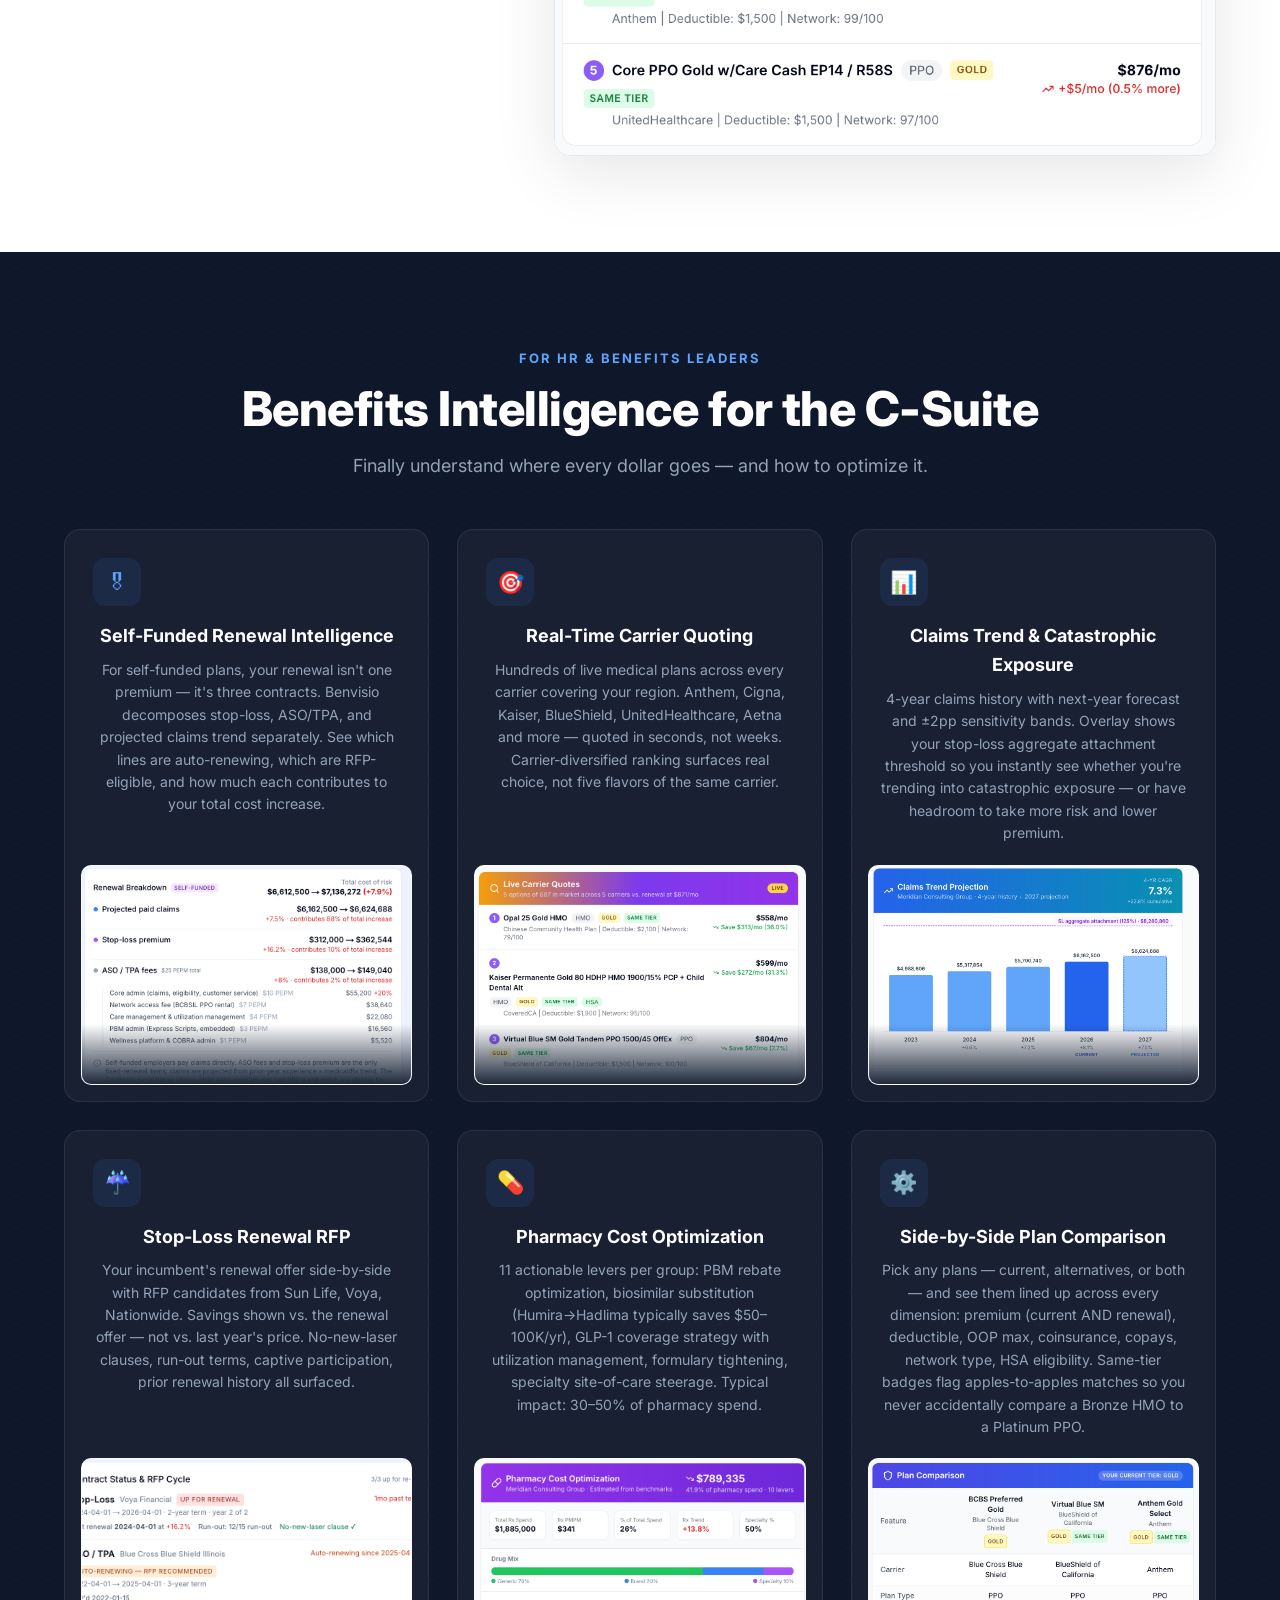
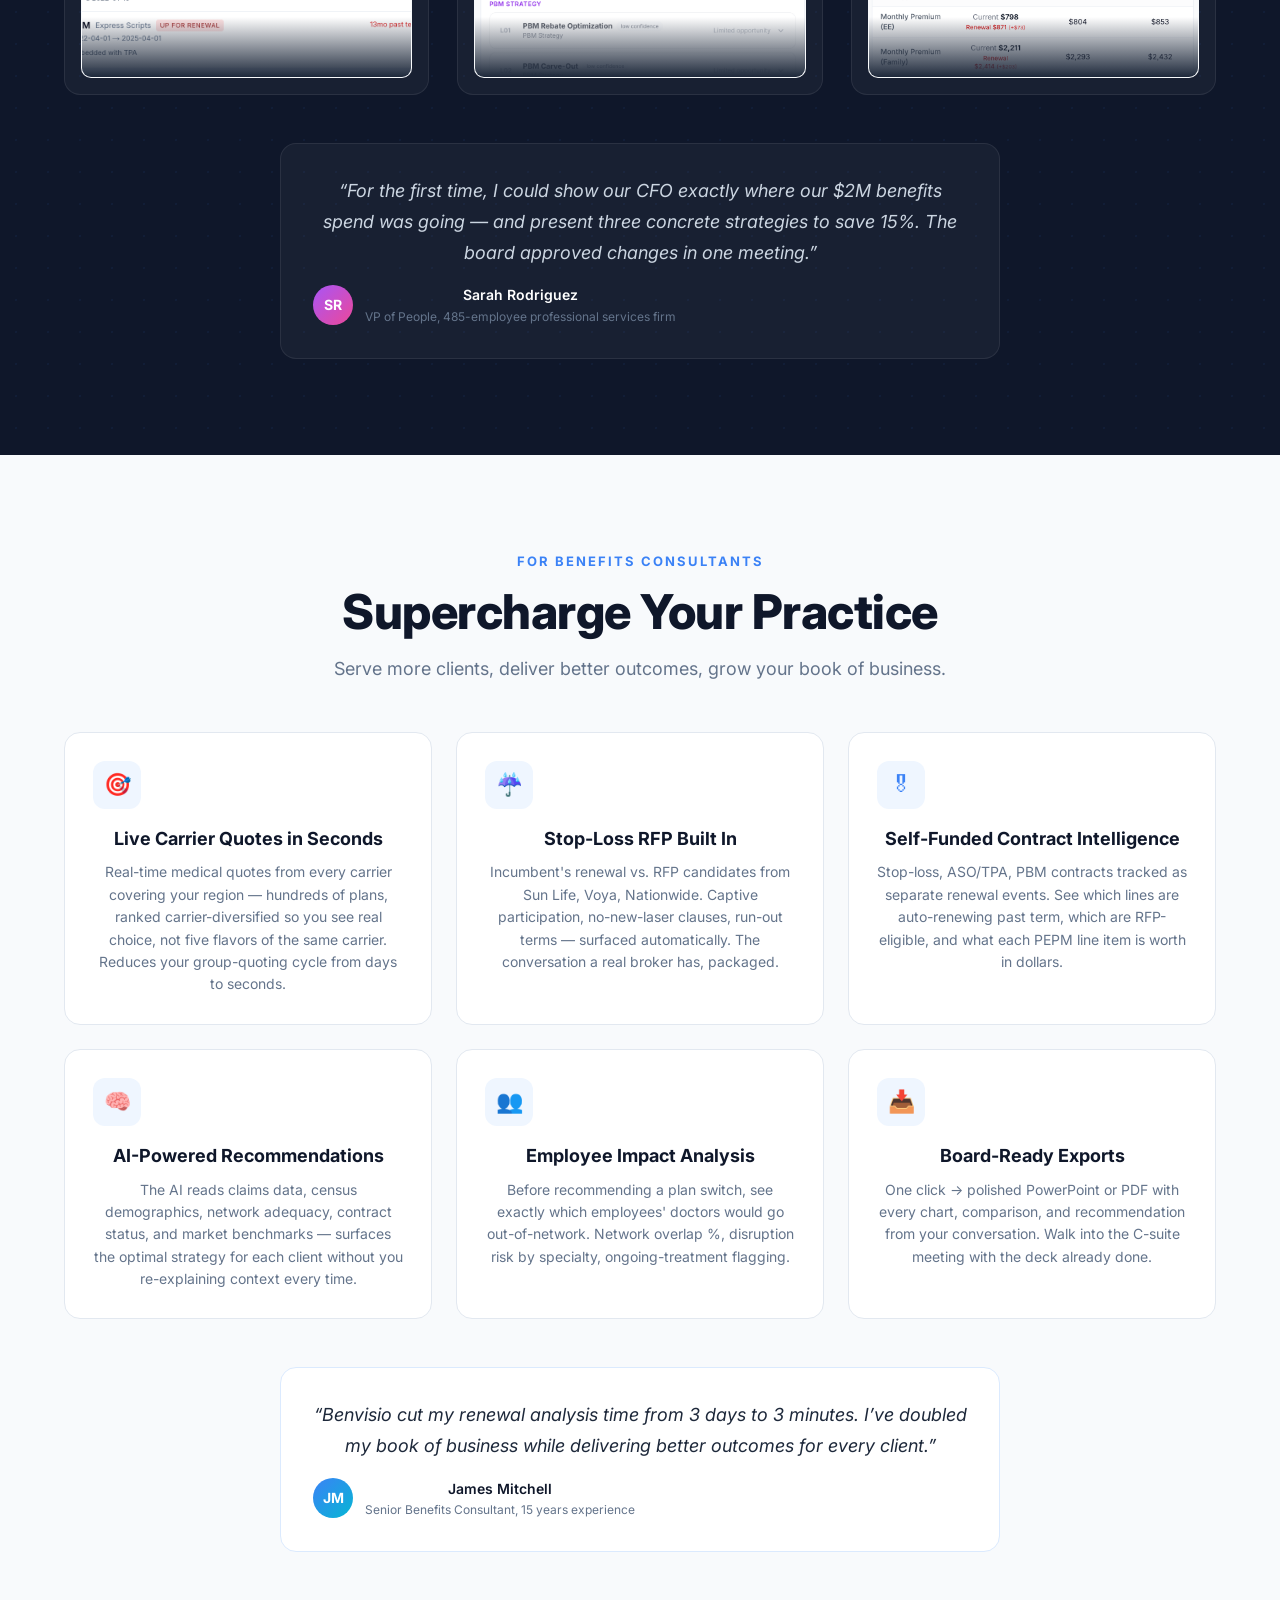
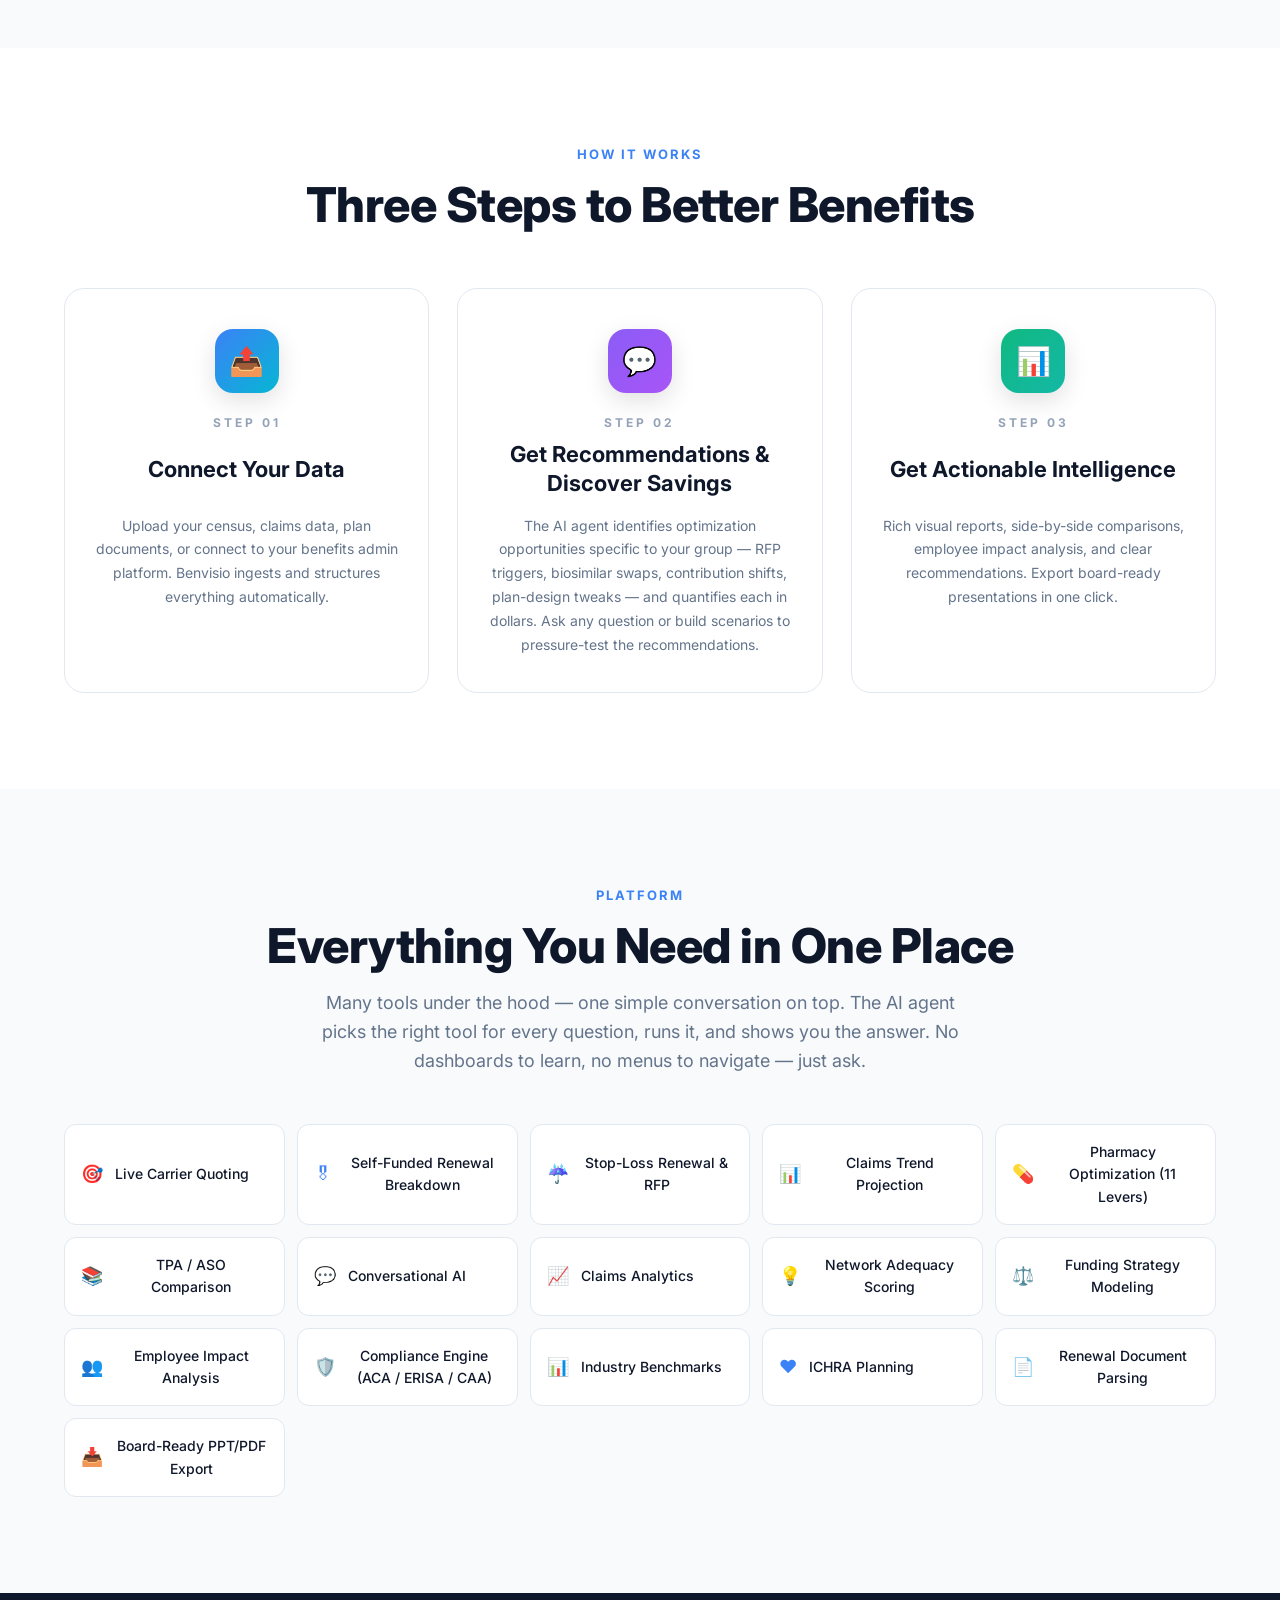
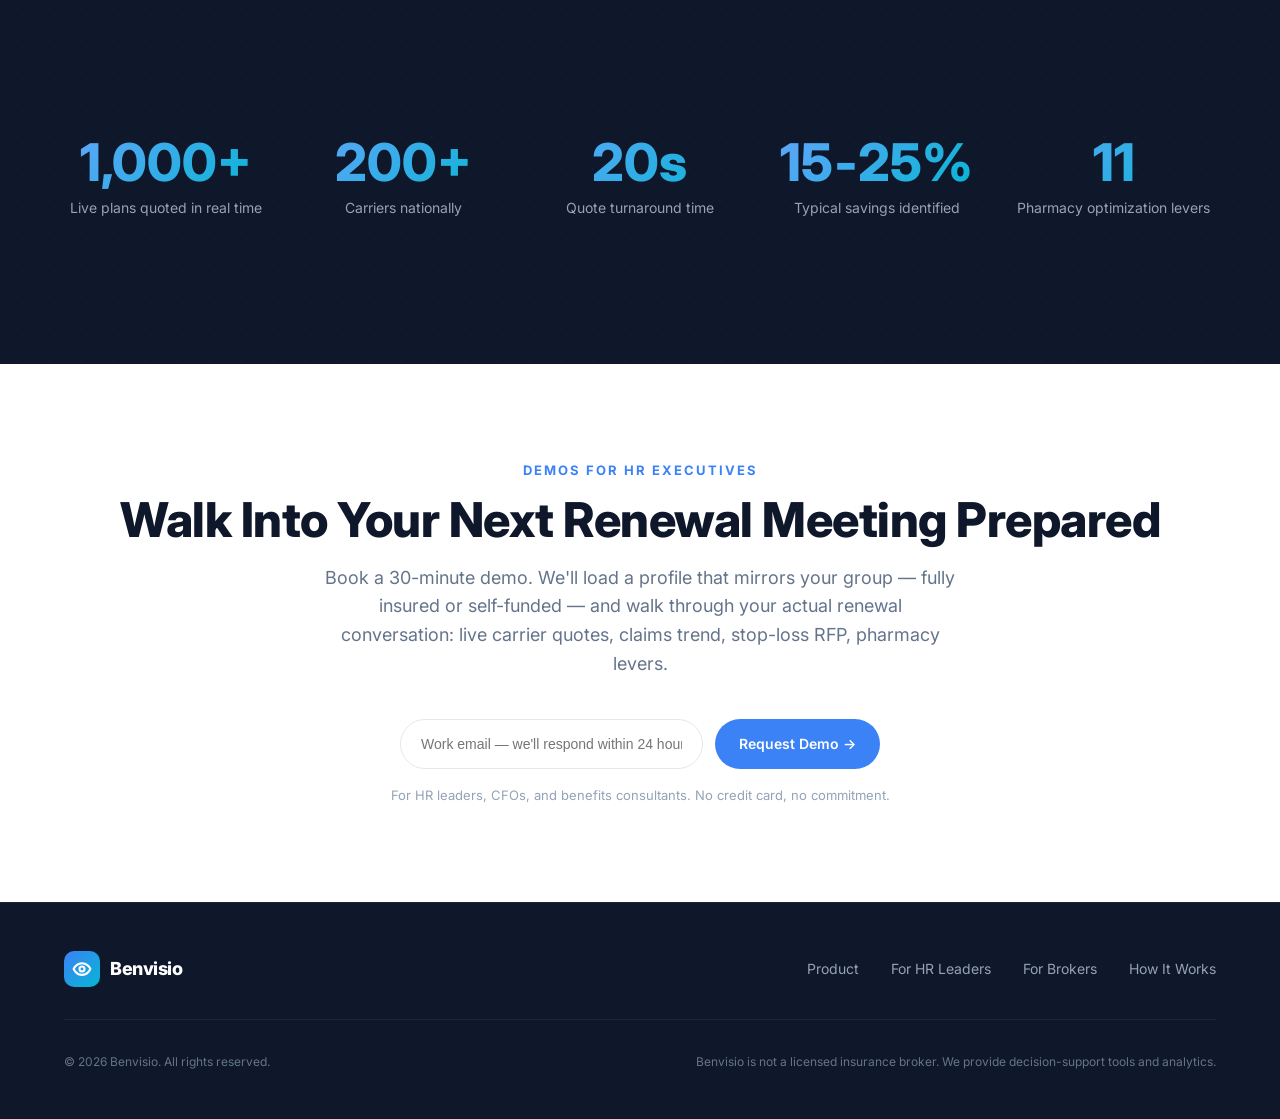
==== commit 45ea9b0c: "Reposition hero around AI Agent + savings; HR-first audience flow - Hero: "Health Benefits AI Agent " ====
--- a/index.html
+++ b/index.html
@@ -3,7 +3,7 @@
 <head>
   <meta charset="UTF-8">
   <meta name="viewport" content="width=device-width, initial-scale=1.0">
-  <title>Benvisio — AI-Powered Benefits Intelligence</title>
+  <title>Benvisio — Health Benefits AI Agent</title>
   <meta name="description" content="The AI platform that transforms employer health benefits. Unprecedented visibility into plan performance, cost drivers, and optimization opportunities.">
   <link rel="preconnect" href="https://fonts.googleapis.com">
   <link rel="preconnect" href="https://fonts.gstatic.com" crossorigin>
@@ -22,11 +22,11 @@
       <span>Benvisio</span>
     </a>
     <div class="navbar-links">
+      <a href="#whats-new">What's New</a>
+      <a href="#hr-leaders">For HR Leaders</a>
       <a href="#brokers">For Brokers</a>
-      <a href="#hr-leaders">For HR Leaders</a>
-      <a href="#how-it-works">How It Works</a>
       <a href="#platform">Platform</a>
-      <a href="demo.html" class="navbar-cta">See a Demo</a>
+      <a href="#cta" class="navbar-cta">Request Demo</a>
     </div>
   </div>
 </nav>
@@ -36,12 +36,12 @@
   <div class="hero-orb-1"></div>
   <div class="hero-orb-2"></div>
   <div class="hero-content">
-    <div class="hero-badge">&#10024; AI-Powered Benefits Intelligence</div>
-    <h1>The AI Platform That <span class="gradient-text">Transforms</span> Employee Benefits</h1>
-    <p>Benvisio gives brokers and HR leaders unprecedented visibility into health plan performance, cost drivers, and optimization opportunities — powered by conversational AI.</p>
+    <div class="hero-badge">&#10024; Live Carrier Quoting · Self-Funded Analytics · AI-Native</div>
+    <h1>Health Benefits AI Agent<br>See How It Can Save You <span class="gradient-text">25%</span></h1>
+    <p>AI-native health benefits intelligence that finds savings continuously — not just at renewal. Real-time carrier quotes, stop-loss RFP, claims trend projection, and 11 pharmacy levers — all in one conversational platform for HR leaders and their brokers.</p>
     <div class="hero-buttons">
-      <a href="#brokers" class="btn-primary">For Benefits Consultants &rarr;</a>
-      <a href="#hr-leaders" class="btn-outline">For HR & Benefits Leaders &rarr;</a>
+      <a href="#showcase" class="btn-primary">See It In Action &rarr;</a>
+      <a href="#cta" class="btn-outline">Request a Demo &rarr;</a>
     </div>
   </div>
   <div class="hero-fade"></div>
@@ -78,6 +78,47 @@
   </div>
 </section>
 
+<!-- ========== WHAT'S NEW ========== -->
+<section class="section section-light" id="whats-new">
+  <div class="container text-center">
+    <p class="section-label">New This Quarter</p>
+    <h2 class="section-title">Built for the <span class="gradient-text">Real</span> Renewal Conversation</h2>
+    <p class="section-subtitle">Five major capabilities shipped this quarter — from real-time carrier quoting to self-funded contract intelligence. Each one closes a gap between what HR leaders need to know and what their brokers can deliver in a meeting.</p>
+    <div class="features-grid" style="margin-top:48px">
+      <div class="feature-card fade-in">
+        <div class="feature-icon" style="background:#FEF3C7;color:#D97706">&#127919;</div>
+        <h3>Live Carrier Quotes</h3>
+        <p><strong>Hundreds of real plans</strong> across every carrier covering your region. Live medical quotes in 10–20 seconds with deductible, network adequacy score, savings vs. renewal — ranked carrier-diversified so you see Anthem AND Cigna, not 5 BCBS variants.</p>
+      </div>
+      <div class="feature-card fade-in">
+        <div class="feature-icon" style="background:#EDE9FE;color:#7C3AED">&#127894;</div>
+        <h3>Self-Funded Renewal Breakdown</h3>
+        <p>The renewal isn't one number — it's <strong>three contracts</strong>: stop-loss, ASO/TPA admin, and projected claims trend. Line-by-line PEPM detail (core admin, network access, care management, PBM, wellness) and contract status showing which lines are RFP-eligible.</p>
+      </div>
+      <div class="feature-card fade-in">
+        <div class="feature-icon" style="background:#DBEAFE;color:#2563EB">&#128202;</div>
+        <h3>Claims Trend Projection</h3>
+        <p><strong>4-year history + next-year forecast</strong> with sensitivity bands. Overlay shows your stop-loss aggregate attachment threshold so you can see whether you're trending into catastrophic exposure or staying safely below.</p>
+      </div>
+      <div class="feature-card fade-in">
+        <div class="feature-icon" style="background:#CFFAFE;color:#0891B2">&#9748;</div>
+        <h3>Stop-Loss Renewal RFP</h3>
+        <p>Incumbent's renewal offer side-by-side with <strong>RFP candidates</strong> from Sun Life, Voya, Nationwide. Contract terms, no-new-laser clauses, captive participation, run-out details, and dollar savings vs. the renewal — not vs. the current price.</p>
+      </div>
+      <div class="feature-card fade-in">
+        <div class="feature-icon" style="background:#FCE7F3;color:#DB2777">&#128138;</div>
+        <h3>Pharmacy Cost Optimization</h3>
+        <p><strong>11 levers</strong> identified per employer: PBM rebate optimization, biosimilar substitution (Humira→Hadlima), GLP-1 coverage strategy, formulary tightening, specialty site-of-care steerage, utilization management. Typical savings: 30–50% of pharmacy spend.</p>
+      </div>
+      <div class="feature-card fade-in">
+        <div class="feature-icon" style="background:#DCFCE7;color:#059669">&#128218;</div>
+        <h3>TPA / ASO Comparison</h3>
+        <p>For self-funded employers: incumbent's renewal vs. <strong>3 RFP candidates</strong> with line-by-line PEPM breakdown. Each carrier's positioning on network breadth, care management, COE network, data analytics, and value-adds.</p>
+      </div>
+    </div>
+  </div>
+</section>
+
 <!-- ========== CHAT DEMO ========== -->
 <section class="section section-dark" id="demo">
   <div class="container text-center">
@@ -90,7 +131,7 @@
         <div class="browser-url">app.benvisio.com</div>
       </div>
       <div class="browser-body">
-        <img src="screenshots/chat-full.png" alt="Benvisio AI chat interface showing employer analysis with interactive cards and action buttons">
+        <img src="screenshots/benvisio_landing_page.png" alt="Benvisio AI chat interface showing employer analysis with interactive cards and action buttons">
       </div>
     </div>
   </div>
@@ -100,24 +141,28 @@
 <section class="section section-light" id="showcase">
   <div class="container text-center">
     <p class="section-label">See It In Action</p>
-    <h2 class="section-title">Powerful Insights, Beautiful Interface</h2>
-    <p class="section-subtitle">Rich visual reports and interactive analysis tools — designed for fast, confident decision-making.</p>
+    <h2 class="section-title">Your AI Agent at Work — Build Scenarios, Quantify Decisions</h2>
+    <p class="section-subtitle">Interact with the AI in plain English. Build what-if scenarios on live data — RFP triggers, pharmacy levers, contribution shifts, funding strategy — and see every recommendation quantified in dollars before you commit.</p>
 
     <div class="showcase-tabs" style="margin-top:40px">
-      <button class="showcase-tab active" onclick="showScreenshot(0)">&#127970; Employer Overview</button>
-      <button class="showcase-tab" onclick="showScreenshot(1)">&#128202; Benchmarks</button>
-      <button class="showcase-tab" onclick="showScreenshot(2)">&#128269; Alternatives</button>
-      <button class="showcase-tab" onclick="showScreenshot(3)">&#9878;&#65039; Funding Strategy</button>
-      <button class="showcase-tab" onclick="showScreenshot(4)">&#128101; Employee Impact</button>
-      <button class="showcase-tab" onclick="showScreenshot(5)">&#128200; Claims Analytics</button>
-      <button class="showcase-tab" onclick="showScreenshot(6)">&#9748; Stop-Loss Quotes</button>
+      <button class="showcase-tab active" onclick="showScreenshot(0)">&#127919; Live Carrier Quotes</button>
+      <button class="showcase-tab" onclick="showScreenshot(1)">&#9881;&#65039; Plan Comparison</button>
+      <button class="showcase-tab" onclick="showScreenshot(2)">&#127894; Renewal Breakdown</button>
+      <button class="showcase-tab" onclick="showScreenshot(3)">&#128202; Claims Trend</button>
+      <button class="showcase-tab" onclick="showScreenshot(4)">&#9748; Stop-Loss RFP</button>
+      <button class="showcase-tab" onclick="showScreenshot(5)">&#128138; Pharmacy Optimizer</button>
+      <button class="showcase-tab" onclick="showScreenshot(6)">&#127970; Employer Overview</button>
+      <button class="showcase-tab" onclick="showScreenshot(7)">&#128269; Alternatives</button>
+      <button class="showcase-tab" onclick="showScreenshot(8)">&#9878;&#65039; Funding Strategy</button>
+      <button class="showcase-tab" onclick="showScreenshot(9)">&#128101; Employee Impact</button>
+      <button class="showcase-tab" onclick="showScreenshot(10)">&#128202; Claims Analytics</button>
     </div>
 
     <div class="showcase-content" style="margin-top:8px">
       <div class="showcase-text" style="text-align:left">
-        <div class="showcase-icon" id="showcase-icon" style="background:linear-gradient(135deg,#3B82F6,#6366F1)">&#127970;</div>
-        <h3 id="showcase-title">Instant Employer Profile & Renewal Analysis</h3>
-        <p id="showcase-desc">See the complete picture in seconds: current plans, enrollment, premiums, renewal increase, and census demographics — all in one rich visual card.</p>
+        <div class="showcase-icon" id="showcase-icon" style="background:linear-gradient(135deg,#F59E0B,#EF4444)">&#127919;</div>
+        <h3 id="showcase-title">Live Carrier Quotes — Every Carrier Covering Your Region, 20 Seconds</h3>
+        <p id="showcase-desc">Real-time medical quotes from a national plan catalog. Carrier-diversified ranking surfaces Anthem, Cigna, Kaiser, BlueShield, UnitedHealthcare side-by-side — not 5 BCBS variants. Each plan shows deductible, network adequacy score (0–100), and savings vs. your current renewal.</p>
       </div>
       <div>
         <div class="showcase-frame">
@@ -126,59 +171,8 @@
             <div class="browser-url">app.benvisio.com</div>
           </div>
           <div class="browser-body">
-            <img id="showcase-img" src="screenshots/employer-summary.png" alt="Employer summary analysis">
+            <img id="showcase-img" src="screenshots/Live_carrier_quotes.png" alt="Live carrier quotes showing 8 plans across 8 carriers">
           </div>
-        </div>
-      </div>
-    </div>
-  </div>
-</section>
-
-<!-- ========== FOR BROKERS ========== -->
-<section class="section section-gray" id="brokers">
-  <div class="container text-center">
-    <p class="section-label">For Benefits Consultants</p>
-    <h2 class="section-title">Supercharge Your Practice</h2>
-    <p class="section-subtitle">Serve more clients, deliver better outcomes, grow your book of business.</p>
-    <div class="features-grid">
-      <div class="feature-card fade-in">
-        <div class="feature-icon">&#9889;</div>
-        <h3>Instant Market Analysis</h3>
-        <p>Compare plans across every carrier, every funding strategy, every plan design in seconds. No more manual spreadsheet comparisons.</p>
-      </div>
-      <div class="feature-card fade-in">
-        <div class="feature-icon">&#129504;</div>
-        <h3>AI-Powered Recommendations</h3>
-        <p>Our AI analyzes claims data, census demographics, network adequacy, and market benchmarks to surface the optimal strategy for each client.</p>
-      </div>
-      <div class="feature-card fade-in">
-        <div class="feature-icon">&#128101;</div>
-        <h3>Employee Impact Analysis</h3>
-        <p>Before recommending a plan switch, see exactly which employees' doctors would be affected. Network overlap %, disruption risk, transition recommendations.</p>
-      </div>
-      <div class="feature-card fade-in">
-        <div class="feature-icon">&#9878;&#65039;</div>
-        <h3>Funding Strategy Comparison</h3>
-        <p>Fully funded vs. self-funded vs. level-funded vs. ICHRA — side-by-side with real cost projections, risk analysis, and tailored pros/cons.</p>
-      </div>
-      <div class="feature-card fade-in">
-        <div class="feature-icon">&#128737;&#65039;</div>
-        <h3>Compliance Confidence</h3>
-        <p>ACA affordability, ERISA requirements, CAA disclosure rules — automatically checked and flagged. Never miss a regulatory requirement.</p>
-      </div>
-      <div class="feature-card fade-in">
-        <div class="feature-icon">&#128640;</div>
-        <h3>10x More Clients</h3>
-        <p>What used to take days of analysis now takes minutes. Serve more clients without sacrificing quality. Your expertise + our AI = unbeatable.</p>
-      </div>
-    </div>
-    <div class="testimonial fade-in">
-      <blockquote>&ldquo;Benvisio cut my renewal analysis time from 3 days to 30 minutes. I&rsquo;ve doubled my book of business while delivering better outcomes for every client.&rdquo;</blockquote>
-      <div class="testimonial-author">
-        <div class="testimonial-avatar" style="background:linear-gradient(135deg,#3B82F6,#06B6D4)">JM</div>
-        <div>
-          <div class="testimonial-name">James Mitchell</div>
-          <div class="testimonial-role">Senior Benefits Consultant, 15 years experience</div>
         </div>
       </div>
     </div>
@@ -194,51 +188,51 @@
     <div class="features-grid features-grid-illustrated">
       <div class="feature-card-illustrated fade-in">
         <div class="feature-card-text">
-          <div class="feature-icon">&#128065;</div>
-          <h3>Total Benefits Visibility</h3>
-          <p>See your complete benefits landscape in one place: medical, dental, vision, life, disability, stop-loss. Know exactly what you're paying and why.</p>
-        </div>
-        <div class="feature-card-img"><img src="screenshots/employer-summary.png" alt="Employer summary showing plans, enrollment, premiums and renewal increase"></div>
-      </div>
-      <div class="feature-card-illustrated fade-in">
-        <div class="feature-card-text">
-          <div class="feature-icon">&#128200;</div>
-          <h3>Claims Analytics & Cost Drivers</h3>
-          <p>Understand what's driving your costs: inpatient vs outpatient vs pharmacy, large claimants, specialty drug trends — with actionable recommendations.</p>
-        </div>
-        <div class="feature-card-img"><img src="screenshots/claims-full.png" alt="Claims analytics showing cost drivers, large claimants, pharmacy highlights and recommendations"></div>
+          <div class="feature-icon">&#127894;</div>
+          <h3>Self-Funded Renewal Intelligence</h3>
+          <p>For self-funded plans, your renewal isn't one premium — it's three contracts. Benvisio decomposes stop-loss, ASO/TPA, and projected claims trend separately. See which lines are auto-renewing, which are RFP-eligible, and how much each contributes to your total cost increase.</p>
+        </div>
+        <div class="feature-card-img"><img src="screenshots/self_funded_renewal_breakdown.png" alt="Self-funded renewal breakdown showing claims, stop-loss, and ASO/TPA components"></div>
+      </div>
+      <div class="feature-card-illustrated fade-in">
+        <div class="feature-card-text">
+          <div class="feature-icon">&#127919;</div>
+          <h3>Real-Time Carrier Quoting</h3>
+          <p>Hundreds of live medical plans across every carrier covering your region. Anthem, Cigna, Kaiser, BlueShield, UnitedHealthcare, Aetna and more — quoted in seconds, not weeks. Carrier-diversified ranking surfaces real choice, not five flavors of the same carrier.</p>
+        </div>
+        <div class="feature-card-img"><img src="screenshots/Live_carrier_quotes.png" alt="Live carrier quotes from 8 carriers, real-time"></div>
       </div>
       <div class="feature-card-illustrated fade-in">
         <div class="feature-card-text">
           <div class="feature-icon">&#128202;</div>
-          <h3>Benchmark Against Peers</h3>
-          <p>How do your benefits compare to companies your size in your industry? Premium per employee, contribution %, deductible levels, satisfaction scores.</p>
-        </div>
-        <div class="feature-card-img"><img src="screenshots/benchmarks.png" alt="Industry benchmark comparison with percentile rankings"></div>
-      </div>
-      <div class="feature-card-illustrated fade-in">
-        <div class="feature-card-text">
-          <div class="feature-icon">&#9876;&#65039;</div>
-          <h3>Renewal Negotiation Power</h3>
-          <p>Walk into carrier meetings with data, not hope. Know your market position, have alternatives ready, and negotiate from strength.</p>
-        </div>
-        <div class="feature-card-img"><img src="screenshots/alternatives.png" alt="Alternative plans ranked by savings with network scores"></div>
-      </div>
-      <div class="feature-card-illustrated fade-in">
-        <div class="feature-card-text">
-          <div class="feature-icon">&#128218;</div>
-          <h3>Explore Every Option</h3>
-          <p>Fully insured, self-funded, level-funded, ICHRA, bundled, best-of-breed — Benvisio models every strategy so you can make confident decisions.</p>
-        </div>
-        <div class="feature-card-img"><img src="screenshots/funding-strategy.png" alt="Side-by-side funding strategy comparison with cost breakdown"></div>
-      </div>
-      <div class="feature-card-illustrated fade-in">
-        <div class="feature-card-text">
-          <div class="feature-icon">&#128260;</div>
-          <h3>Continuous Optimization</h3>
-          <p>Benefits aren't a once-a-year decision. Benvisio monitors plan performance and surfaces savings opportunities throughout the year.</p>
-        </div>
-        <div class="feature-card-img"><img src="screenshots/employee-impact.png" alt="Employee impact analysis showing network overlap and disruption risk"></div>
+          <h3>Claims Trend & Catastrophic Exposure</h3>
+          <p>4-year claims history with next-year forecast and ±2pp sensitivity bands. Overlay shows your stop-loss aggregate attachment threshold so you instantly see whether you're trending into catastrophic exposure — or have headroom to take more risk and lower premium.</p>
+        </div>
+        <div class="feature-card-img"><img src="screenshots/claims_trend_projection.png" alt="Claims trend projection with 4-year history, projection, and stop-loss aggregate threshold overlay"></div>
+      </div>
+      <div class="feature-card-illustrated fade-in">
+        <div class="feature-card-text">
+          <div class="feature-icon">&#9748;</div>
+          <h3>Stop-Loss Renewal RFP</h3>
+          <p>Your incumbent's renewal offer side-by-side with RFP candidates from Sun Life, Voya, Nationwide. Savings shown vs. the renewal offer — not vs. last year's price. No-new-laser clauses, run-out terms, captive participation, prior renewal history all surfaced.</p>
+        </div>
+        <div class="feature-card-img"><img src="screenshots/contract_status_and_rfp_cycle.png" alt="Stop-loss renewal showing incumbent renewal vs RFP candidates with savings"></div>
+      </div>
+      <div class="feature-card-illustrated fade-in">
+        <div class="feature-card-text">
+          <div class="feature-icon">&#128138;</div>
+          <h3>Pharmacy Cost Optimization</h3>
+          <p>11 actionable levers per group: PBM rebate optimization, biosimilar substitution (Humira→Hadlima typically saves $50–100K/yr), GLP-1 coverage strategy with utilization management, formulary tightening, specialty site-of-care steerage. Typical impact: 30–50% of pharmacy spend.</p>
+        </div>
+        <div class="feature-card-img"><img src="screenshots/pharmacy_cost_optimization.png" alt="Pharmacy optimization with 11 levers, drug mix, and biosimilar substitution opportunities"></div>
+      </div>
+      <div class="feature-card-illustrated fade-in">
+        <div class="feature-card-text">
+          <div class="feature-icon">&#9881;&#65039;</div>
+          <h3>Side-by-Side Plan Comparison</h3>
+          <p>Pick any plans — current, alternatives, or both — and see them lined up across every dimension: premium (current AND renewal), deductible, OOP max, coinsurance, copays, network type, HSA eligibility. Same-tier badges flag apples-to-apples matches so you never accidentally compare a Bronze HMO to a Platinum PPO.</p>
+        </div>
+        <div class="feature-card-img"><img src="screenshots/plans_comparison.png" alt="Side-by-side plan comparison showing current vs alternative plans across all dimensions"></div>
       </div>
     </div>
     <div class="testimonial fade-in">
@@ -248,6 +242,57 @@
         <div>
           <div class="testimonial-name">Sarah Rodriguez</div>
           <div class="testimonial-role">VP of People, 485-employee professional services firm</div>
+        </div>
+      </div>
+    </div>
+  </div>
+</section>
+
+<!-- ========== FOR BROKERS ========== -->
+<section class="section section-gray" id="brokers">
+  <div class="container text-center">
+    <p class="section-label">For Benefits Consultants</p>
+    <h2 class="section-title">Supercharge Your Practice</h2>
+    <p class="section-subtitle">Serve more clients, deliver better outcomes, grow your book of business.</p>
+    <div class="features-grid">
+      <div class="feature-card fade-in">
+        <div class="feature-icon">&#127919;</div>
+        <h3>Live Carrier Quotes in Seconds</h3>
+        <p>Real-time medical quotes from every carrier covering your region — hundreds of plans, ranked carrier-diversified so you see real choice, not five flavors of the same carrier. Reduces your group-quoting cycle from days to seconds.</p>
+      </div>
+      <div class="feature-card fade-in">
+        <div class="feature-icon">&#9748;</div>
+        <h3>Stop-Loss RFP Built In</h3>
+        <p>Incumbent's renewal vs. RFP candidates from Sun Life, Voya, Nationwide. Captive participation, no-new-laser clauses, run-out terms — surfaced automatically. The conversation a real broker has, packaged.</p>
+      </div>
+      <div class="feature-card fade-in">
+        <div class="feature-icon">&#127894;</div>
+        <h3>Self-Funded Contract Intelligence</h3>
+        <p>Stop-loss, ASO/TPA, PBM contracts tracked as separate renewal events. See which lines are auto-renewing past term, which are RFP-eligible, and what each PEPM line item is worth in dollars.</p>
+      </div>
+      <div class="feature-card fade-in">
+        <div class="feature-icon">&#129504;</div>
+        <h3>AI-Powered Recommendations</h3>
+        <p>The AI reads claims data, census demographics, network adequacy, contract status, and market benchmarks — surfaces the optimal strategy for each client without you re-explaining context every time.</p>
+      </div>
+      <div class="feature-card fade-in">
+        <div class="feature-icon">&#128101;</div>
+        <h3>Employee Impact Analysis</h3>
+        <p>Before recommending a plan switch, see exactly which employees' doctors would go out-of-network. Network overlap %, disruption risk by specialty, ongoing-treatment flagging.</p>
+      </div>
+      <div class="feature-card fade-in">
+        <div class="feature-icon">&#128229;</div>
+        <h3>Board-Ready Exports</h3>
+        <p>One click → polished PowerPoint or PDF with every chart, comparison, and recommendation from your conversation. Walk into the C-suite meeting with the deck already done.</p>
+      </div>
+    </div>
+    <div class="testimonial fade-in">
+      <blockquote>&ldquo;Benvisio cut my renewal analysis time from 3 days to 3 minutes. I&rsquo;ve doubled my book of business while delivering better outcomes for every client.&rdquo;</blockquote>
+      <div class="testimonial-author">
+        <div class="testimonial-avatar" style="background:linear-gradient(135deg,#3B82F6,#06B6D4)">JM</div>
+        <div>
+          <div class="testimonial-name">James Mitchell</div>
+          <div class="testimonial-role">Senior Benefits Consultant, 15 years experience</div>
         </div>
       </div>
     </div>
@@ -269,8 +314,8 @@
       <div class="step fade-in">
         <div class="step-icon" style="background:linear-gradient(135deg,#8B5CF6,#A855F7)">&#128172;</div>
         <div class="step-num">Step 02</div>
-        <h3>Ask Anything</h3>
-        <p>Have a natural conversation with your AI benefits consultant. Ask about renewals, compare alternatives, model funding strategies — all in plain English.</p>
+        <h3>Get Recommendations & Discover Savings</h3>
+        <p>The AI agent identifies optimization opportunities specific to your group — RFP triggers, biosimilar swaps, contribution shifts, plan-design tweaks — and quantifies each in dollars. Ask any question or build scenarios to pressure-test the recommendations.</p>
       </div>
       <div class="step fade-in">
         <div class="step-icon" style="background:linear-gradient(135deg,#10B981,#14B8A6)">&#128202;</div>
@@ -287,20 +332,24 @@
   <div class="container text-center">
     <p class="section-label">Platform</p>
     <h2 class="section-title">Everything You Need in One Place</h2>
-    <p class="section-subtitle">A comprehensive suite of AI-powered tools designed for the complexity of employer health benefits.</p>
+    <p class="section-subtitle">Many tools under the hood — one simple conversation on top. The AI agent picks the right tool for every question, runs it, and shows you the answer. No dashboards to learn, no menus to navigate — just ask.</p>
     <div class="platform-grid">
+      <div class="platform-item fade-in"><span>&#127919;</span> Live Carrier Quoting</div>
+      <div class="platform-item fade-in"><span>&#127894;</span> Self-Funded Renewal Breakdown</div>
+      <div class="platform-item fade-in"><span>&#9748;</span> Stop-Loss Renewal & RFP</div>
+      <div class="platform-item fade-in"><span>&#128202;</span> Claims Trend Projection</div>
+      <div class="platform-item fade-in"><span>&#128138;</span> Pharmacy Optimization (11 Levers)</div>
+      <div class="platform-item fade-in"><span>&#128218;</span> TPA / ASO Comparison</div>
       <div class="platform-item fade-in"><span>&#128172;</span> Conversational AI</div>
-      <div class="platform-item fade-in"><span>&#128295;</span> 15+ Analysis Tools</div>
       <div class="platform-item fade-in"><span>&#128200;</span> Claims Analytics</div>
-      <div class="platform-item fade-in"><span>&#128161;</span> Network Scoring</div>
+      <div class="platform-item fade-in"><span>&#128161;</span> Network Adequacy Scoring</div>
       <div class="platform-item fade-in"><span>&#9878;&#65039;</span> Funding Strategy Modeling</div>
-      <div class="platform-item fade-in"><span>&#128737;&#65039;</span> Compliance Engine</div>
       <div class="platform-item fade-in"><span>&#128101;</span> Employee Impact Analysis</div>
-      <div class="platform-item fade-in"><span>&#128202;</span> Benchmark Database</div>
-      <div class="platform-item fade-in"><span>&#9748;</span> Stop-Loss Quoting</div>
-      <div class="platform-item fade-in"><span>&#128218;</span> Bundle Optimization</div>
+      <div class="platform-item fade-in"><span>&#128737;&#65039;</span> Compliance Engine (ACA / ERISA / CAA)</div>
+      <div class="platform-item fade-in"><span>&#128202;</span> Industry Benchmarks</div>
       <div class="platform-item fade-in"><span>&#10084;&#65039;</span> ICHRA Planning</div>
-      <div class="platform-item fade-in"><span>&#128196;</span> Document Parsing</div>
+      <div class="platform-item fade-in"><span>&#128196;</span> Renewal Document Parsing</div>
+      <div class="platform-item fade-in"><span>&#128229;</span> Board-Ready PPT/PDF Export</div>
     </div>
   </div>
 </section>
@@ -309,11 +358,11 @@
 <section class="section section-dark">
   <div class="container">
     <div class="stats-grid">
-      <div class="stat fade-in"><div class="stat-value gradient-text">$1.59T</div><div class="stat-label">US employer benefits market</div></div>
-      <div class="stat fade-in"><div class="stat-value gradient-text">8.5%</div><div class="stat-label">Average renewal increase</div></div>
-      <div class="stat fade-in"><div class="stat-value gradient-text">15-25%</div><div class="stat-label">Typical savings identified</div></div>
-      <div class="stat fade-in"><div class="stat-value gradient-text">10x</div><div class="stat-label">Faster analysis</div></div>
-      <div class="stat fade-in"><div class="stat-value gradient-text">15+</div><div class="stat-label">AI analysis tools</div></div>
+      <div class="stat fade-in"><div class="stat-value gradient-text">1,000+</div><div class="stat-label">Live plans quoted in real time</div></div>
+      <div class="stat fade-in"><div class="stat-value gradient-text">200+</div><div class="stat-label">Carriers nationally</div></div>
+      <div class="stat fade-in"><div class="stat-value gradient-text">20s</div><div class="stat-label">Quote turnaround time</div></div>
+      <div class="stat fade-in"><div class="stat-value gradient-text">15&#8209;25%</div><div class="stat-label">Typical savings identified</div></div>
+      <div class="stat fade-in"><div class="stat-value gradient-text">11</div><div class="stat-label">Pharmacy optimization levers</div></div>
     </div>
   </div>
 </section>
@@ -321,14 +370,14 @@
 <!-- ========== CTA ========== -->
 <section class="section section-light cta-section" id="cta">
   <div class="container text-center">
-    <p class="section-label">Early Access Program</p>
-    <h2 class="section-title">Ready to Transform Your Benefits Strategy?</h2>
-    <p class="section-subtitle">Join forward-thinking brokers and HR leaders who are already using AI to deliver better outcomes.</p>
+    <p class="section-label">Demos for HR Executives</p>
+    <h2 class="section-title">Walk Into Your Next Renewal Meeting Prepared</h2>
+    <p class="section-subtitle">Book a 30-minute demo. We'll load a profile that mirrors your group — fully insured or self-funded — and walk through your actual renewal conversation: live carrier quotes, claims trend, stop-loss RFP, pharmacy levers.</p>
     <form class="cta-form" onsubmit="event.preventDefault()">
-      <input type="email" class="cta-input" placeholder="Enter your work email">
-      <button type="submit" class="cta-submit">Get Access &rarr;</button>
+      <input type="email" class="cta-input" placeholder="Work email — we'll respond within 24 hours">
+      <button type="submit" class="cta-submit">Request Demo &rarr;</button>
     </form>
-    <p class="cta-note">Join 50+ organizations in our early access program. No credit card required.</p>
+    <p class="cta-note">For HR leaders, CFOs, and benefits consultants. No credit card, no commitment.</p>
   </div>
 </section>
 
@@ -344,8 +393,8 @@
       </a>
       <div class="footer-links">
         <a href="#platform">Product</a>
+        <a href="#hr-leaders">For HR Leaders</a>
         <a href="#brokers">For Brokers</a>
-        <a href="#hr-leaders">For HR Leaders</a>
         <a href="#how-it-works">How It Works</a>
       </div>
     </div>
@@ -366,13 +415,17 @@
 
 // Showcase tabs
 const screenshots = [
-  { icon: '&#127970;', color: '#3B82F6,#6366F1', title: 'Instant Employer Profile & Renewal Analysis', desc: 'See the complete picture in seconds: current plans, enrollment, premiums, renewal increase, and census demographics — all in one rich visual card.', img: 'screenshots/employer-summary.png' },
-  { icon: '&#128202;', color: '#F59E0B,#F97316', title: 'Know Where You Stand vs. Your Peers', desc: 'Compare premium per employee, employer contribution %, deductible levels, renewal trends, and satisfaction scores against industry averages — with percentile rankings.', img: 'screenshots/benchmarks.png' },
+  { icon: '&#127919;', color: '#F59E0B,#EF4444', title: 'Live Carrier Quotes — Every Carrier Covering Your Region, 20 Seconds', desc: 'Real-time medical quotes from a national catalog covering every major carrier. Carrier-diversified ranking surfaces Anthem, Cigna, Kaiser, BlueShield, UnitedHealthcare, Aetna and more side-by-side — not 5 BCBS variants. Each plan shows deductible, network adequacy score (0–100), and savings vs. your current renewal.', img: 'screenshots/Live_carrier_quotes.png' },
+  { icon: '&#9881;&#65039;', color: '#0284C7,#0EA5E9', title: 'Side-by-Side Plan Comparison', desc: 'Pick any plans (current or alternatives) and see them lined up across every dimension: premium, deductible, OOP max, coinsurance, copays, network type, HSA eligibility, network size. Same-tier badges flag apples-to-apples matches; renewal pricing shown next to current so the comparison is fair.', img: 'screenshots/plans_comparison.png' },
+  { icon: '&#127894;', color: '#7C3AED,#A855F7', title: 'Self-Funded Renewal — Three Contracts, Not One', desc: 'For self-funded employers, the renewal breaks into stop-loss premium, ASO/TPA admin fees, and projected paid claims. Each component shows current vs. renewal, % increase, and contribution to total. ASO fees decompose line-by-line into core admin, network access, care management, PBM, wellness — exactly what a broker negotiates.', img: 'screenshots/self_funded_renewal_breakdown.png' },
+  { icon: '&#128202;', color: '#3B82F6,#06B6D4', title: 'Claims Trend Projection vs. Stop-Loss Threshold', desc: '4-year history bar chart with sensitivity bands on the projection. Overlay shows your stop-loss aggregate attachment threshold (typically 125% of expected) so you can see at a glance whether you\'re trending into catastrophic exposure or staying safely below.', img: 'screenshots/claims_trend_projection.png' },
+  { icon: '&#9748;', color: '#0284C7,#06B6D4', title: 'Stop-Loss Renewal — Incumbent vs. RFP Candidates', desc: 'Incumbent\'s renewal offer side-by-side with RFP candidates from Sun Life, Voya, Nationwide. Real broker math: savings shown vs. the renewal offer (not the current price). Contract terms, no-new-laser clauses, captive participation, run-out details, prior renewal history.', img: 'screenshots/contract_status_and_rfp_cycle.png' },
+  { icon: '&#128138;', color: '#DB2777,#A855F7', title: 'Pharmacy Optimization — 11 Levers, 30–50% Savings', desc: 'PBM rebate optimization, biosimilar substitution (Humira→Hadlima saves $78K/yr), GLP-1 coverage strategy (managed vs. open), formulary tightening, specialty site-of-care steerage, utilization management. Each lever shows confidence level, current state, optimized state, and projected savings.', img: 'screenshots/pharmacy_cost_optimization.png' },
+  { icon: '&#127970;', color: '#3B82F6,#6366F1', title: 'Instant Employer Profile & Renewal Analysis', desc: 'See the complete picture in seconds: current plans, enrollment, premiums, renewal increase, contract status, and census demographics — all in one rich visual card.', img: 'screenshots/employer-summary.png' },
   { icon: '&#128269;', color: '#8B5CF6,#A855F7', title: 'Find Better Plans in Seconds', desc: 'Search across carriers and plan types. See savings vs. your renewal, network scores, HSA eligibility — ranked by value. What used to take days happens instantly.', img: 'screenshots/alternatives.png' },
   { icon: '&#9878;&#65039;', color: '#10B981,#14B8A6', title: 'Fully Funded vs. Self-Funded vs. ICHRA', desc: 'Side-by-side cost projections, risk analysis, pros and cons for each funding approach — with a clear recommendation based on your employer\'s profile.', img: 'screenshots/funding-strategy.png' },
   { icon: '&#128101;', color: '#F97316,#EF4444', title: 'See Which Employees Are Affected Before You Switch', desc: 'Network overlap analysis shows exactly which employees\' doctors would be out-of-network. Disruption risk by specialty, high-risk patients flagged, transition recommendations.', img: 'screenshots/employee-impact.png' },
   { icon: '&#128200;', color: '#334155,#1E293B', title: 'Understand What\'s Driving Your Costs', desc: 'Claims analytics by category — inpatient, outpatient, pharmacy, professional — with trends, large claimant flagging, specialty drug analysis, and actionable recommendations.', img: 'screenshots/claims-analytics.png' },
-  { icon: '&#9748;', color: '#0284C7,#06B6D4', title: 'Stop-Loss Quotes from Multiple Carriers', desc: 'Get competitive stop-loss quotes from Sun Life, Voya, Nationwide and more. Specific and aggregate PEPM, annual premiums, lasering details, and run-out terms — side by side.', img: 'screenshots/stop-loss.png' },
 ];
 
 function showScreenshot(i) {
--- a/style.css
+++ b/style.css
@@ -57,8 +57,9 @@
 
 /* === Hero === */
 .hero {
-  min-height: 100vh; display: flex; align-items: center; justify-content: center;
-  background: var(--navy); position: relative; overflow: hidden; padding-top: 64px;
+  display: flex; align-items: center; justify-content: center;
+  background: var(--navy); position: relative; overflow: hidden;
+  padding: 140px 0 100px;
   background-image: radial-gradient(circle, rgba(59,130,246,0.06) 1px, transparent 1px);
   background-size: 32px 32px;
 }
@@ -148,16 +149,16 @@
   transition: all 0.3s; display: flex; flex-direction: column;
 }
 .feature-card-illustrated:hover { background: rgba(255,255,255,0.08); border-color: rgba(96,165,250,0.3); transform: translateY(-2px); }
-.feature-card-text { padding: 28px 28px 20px; }
+.feature-card-text { padding: 28px 28px 20px; flex: 1; }
 .feature-card-text .feature-icon { background: rgba(59,130,246,0.1); color: #60A5FA; }
 .feature-card-text h3 { font-size: 18px; font-weight: 700; color: white; margin-bottom: 8px; }
 .feature-card-text p { font-size: 14px; color: var(--gray-400); line-height: 1.6; }
 .feature-card-img {
   margin: 0 16px 16px; border-radius: 10px; overflow: hidden;
   border: 1px solid rgba(255,255,255,0.06); background: var(--gray-50);
-  max-height: 220px; position: relative;
-}
-.feature-card-img img { width: 100%; display: block; object-fit: cover; object-position: top; }
+  height: 220px; position: relative; flex-shrink: 0;
+}
+.feature-card-img img { width: 100%; height: 100%; display: block; object-fit: cover; object-position: top; }
 /* Fade out bottom of screenshot */
 .feature-card-img::after {
   content: ''; position: absolute; bottom: 0; left: 0; right: 0; height: 60px;
@@ -177,10 +178,12 @@
 .testimonial-role { font-size: 12px; color: var(--gray-500); }
 
 /* === How It Works === */
-.steps { display: grid; grid-template-columns: repeat(auto-fit, minmax(280px, 1fr)); gap: 48px; margin-top: 48px; text-align: center; }
+.steps { display: grid; grid-template-columns: repeat(auto-fit, minmax(280px, 1fr)); gap: 28px; margin-top: 56px; text-align: center; }
+.step { display: flex; flex-direction: column; align-items: center; padding: 40px 28px 36px; border-radius: 20px; background: white; border: 1px solid var(--gray-200); transition: transform 0.25s ease, box-shadow 0.25s ease, border-color 0.25s ease; }
+.step:hover { transform: translateY(-4px); box-shadow: 0 18px 40px rgba(15, 23, 42, 0.08); border-color: transparent; }
 .step-icon { width: 64px; height: 64px; border-radius: 18px; display: flex; align-items: center; justify-content: center; color: white; font-size: 28px; margin: 0 auto 20px; box-shadow: 0 8px 24px rgba(0,0,0,0.12); }
 .step-num { font-size: 12px; font-weight: 700; text-transform: uppercase; letter-spacing: 3px; color: var(--gray-400); margin-bottom: 8px; }
-.step h3 { font-size: 22px; font-weight: 700; color: var(--navy); margin-bottom: 12px; }
+.step h3 { font-size: 22px; font-weight: 700; line-height: 1.3; color: var(--navy); margin-bottom: 16px; min-height: 2.6em; display: flex; align-items: center; justify-content: center; }
 .step p { font-size: 14px; color: var(--gray-500); max-width: 340px; margin: 0 auto; line-height: 1.7; }
 
 /* === Platform Grid === */
@@ -192,7 +195,7 @@
 /* === Stats === */
 .stats-grid { display: grid; grid-template-columns: repeat(auto-fit, minmax(160px, 1fr)); gap: 32px; padding: 48px 0; }
 .stat { text-align: center; }
-.stat-value { font-size: clamp(36px, 5vw, 52px); font-weight: 800; line-height: 1; margin-bottom: 8px; }
+.stat-value { font-size: clamp(36px, 5vw, 52px); font-weight: 800; line-height: 1; margin-bottom: 8px; white-space: nowrap; }
 .stat-label { font-size: 14px; color: var(--gray-400); }
 
 /* === CTA === */
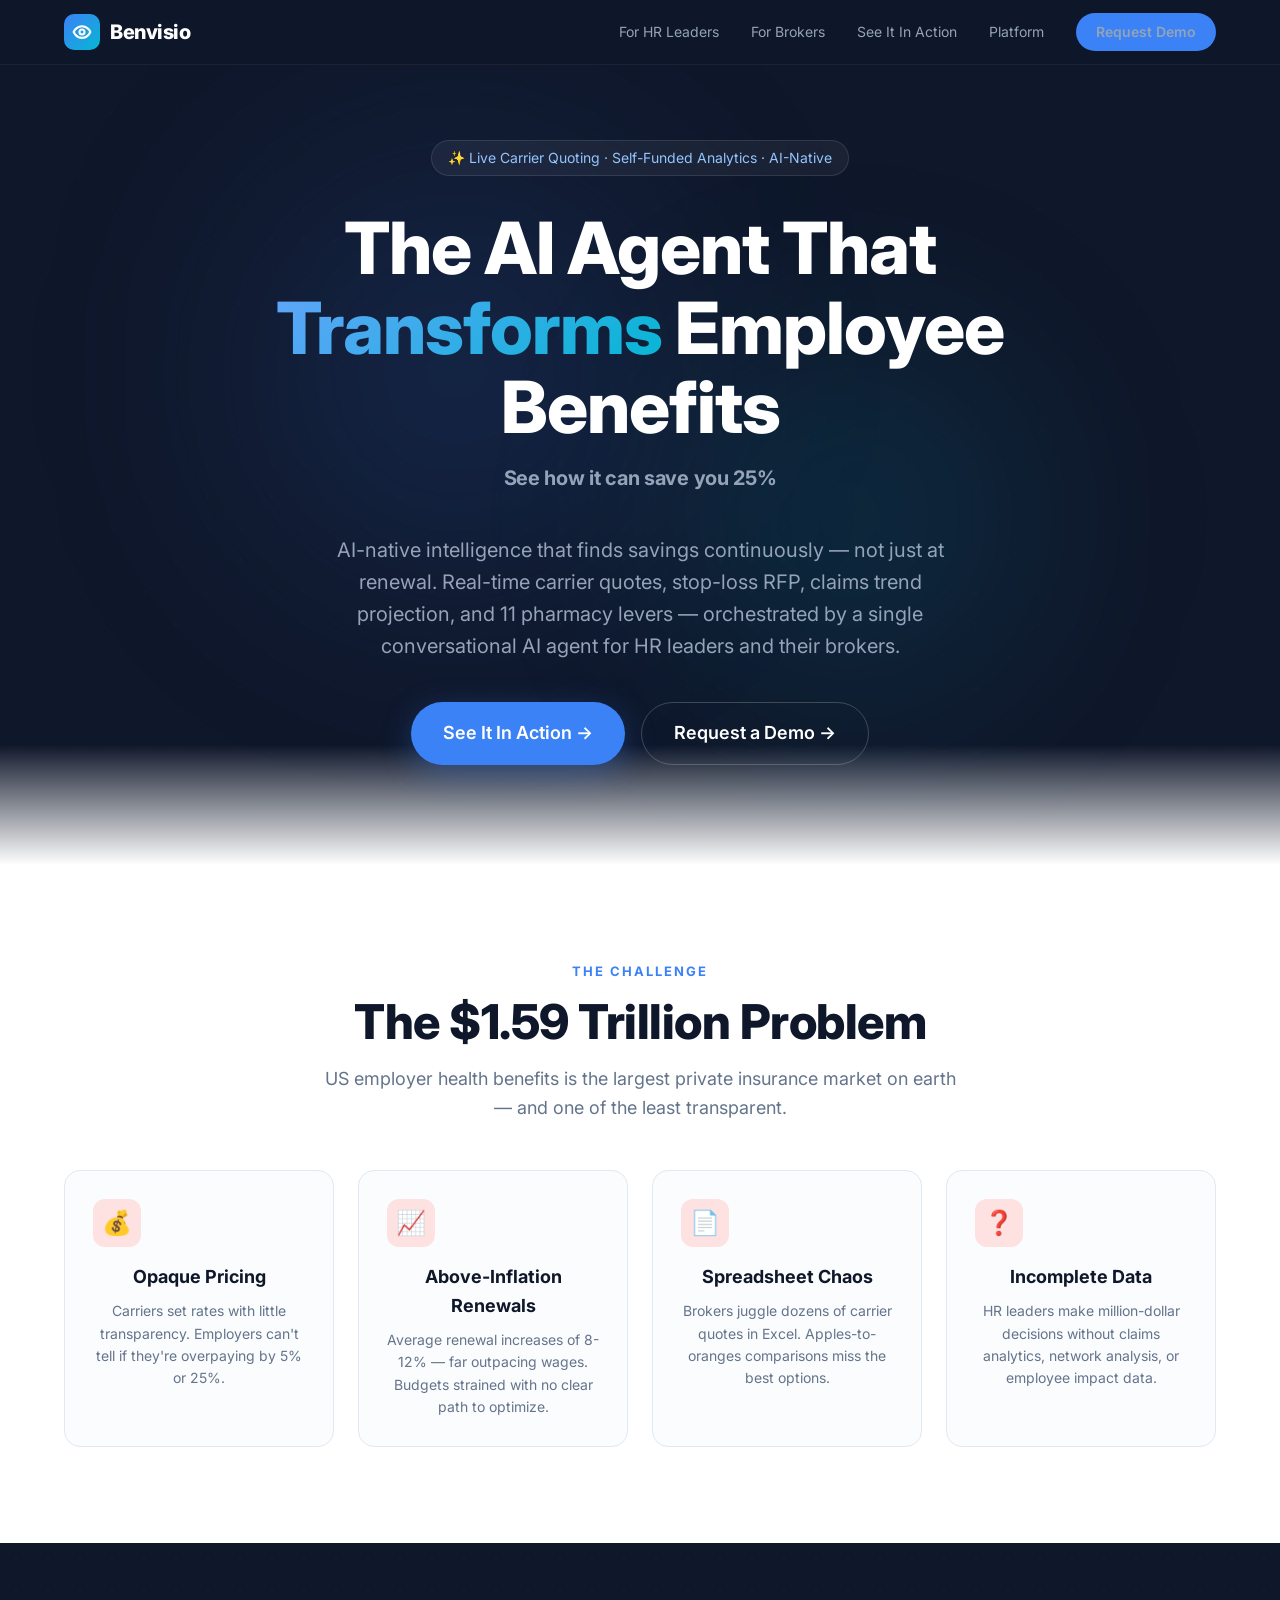
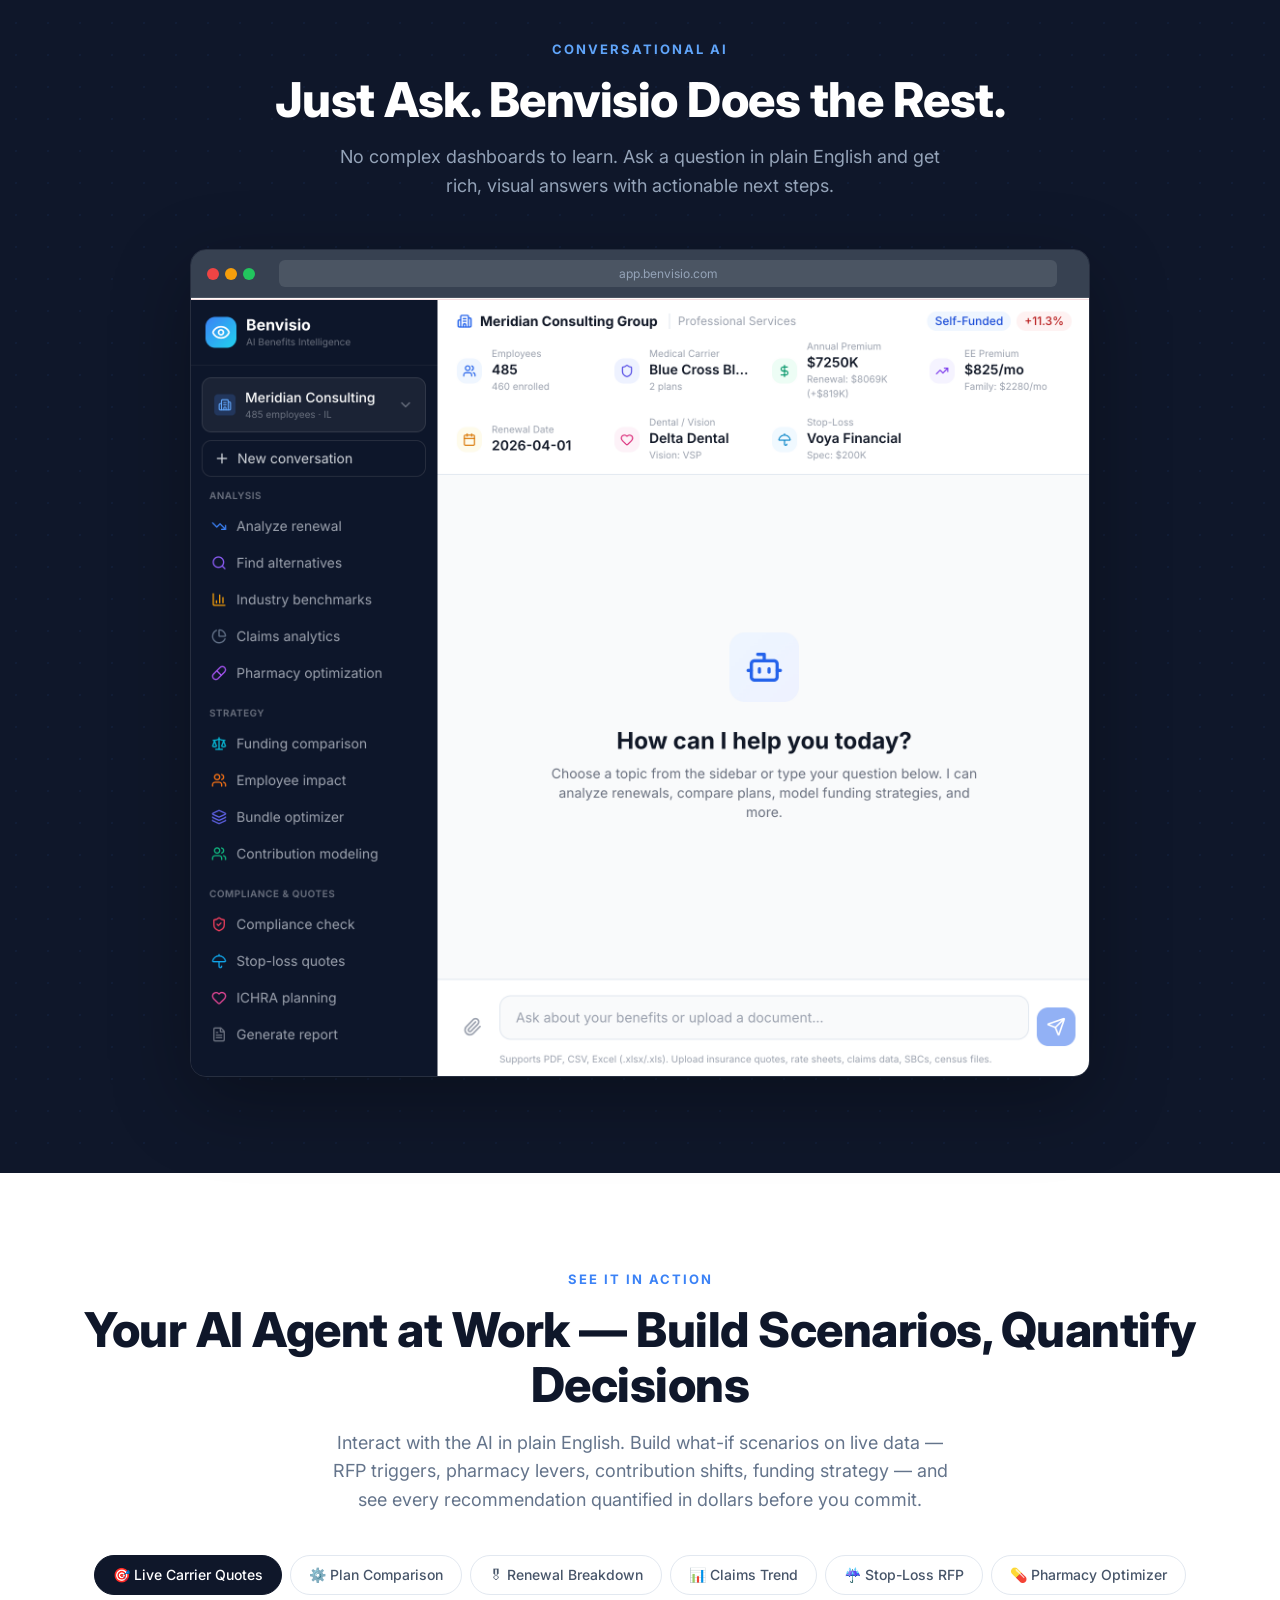
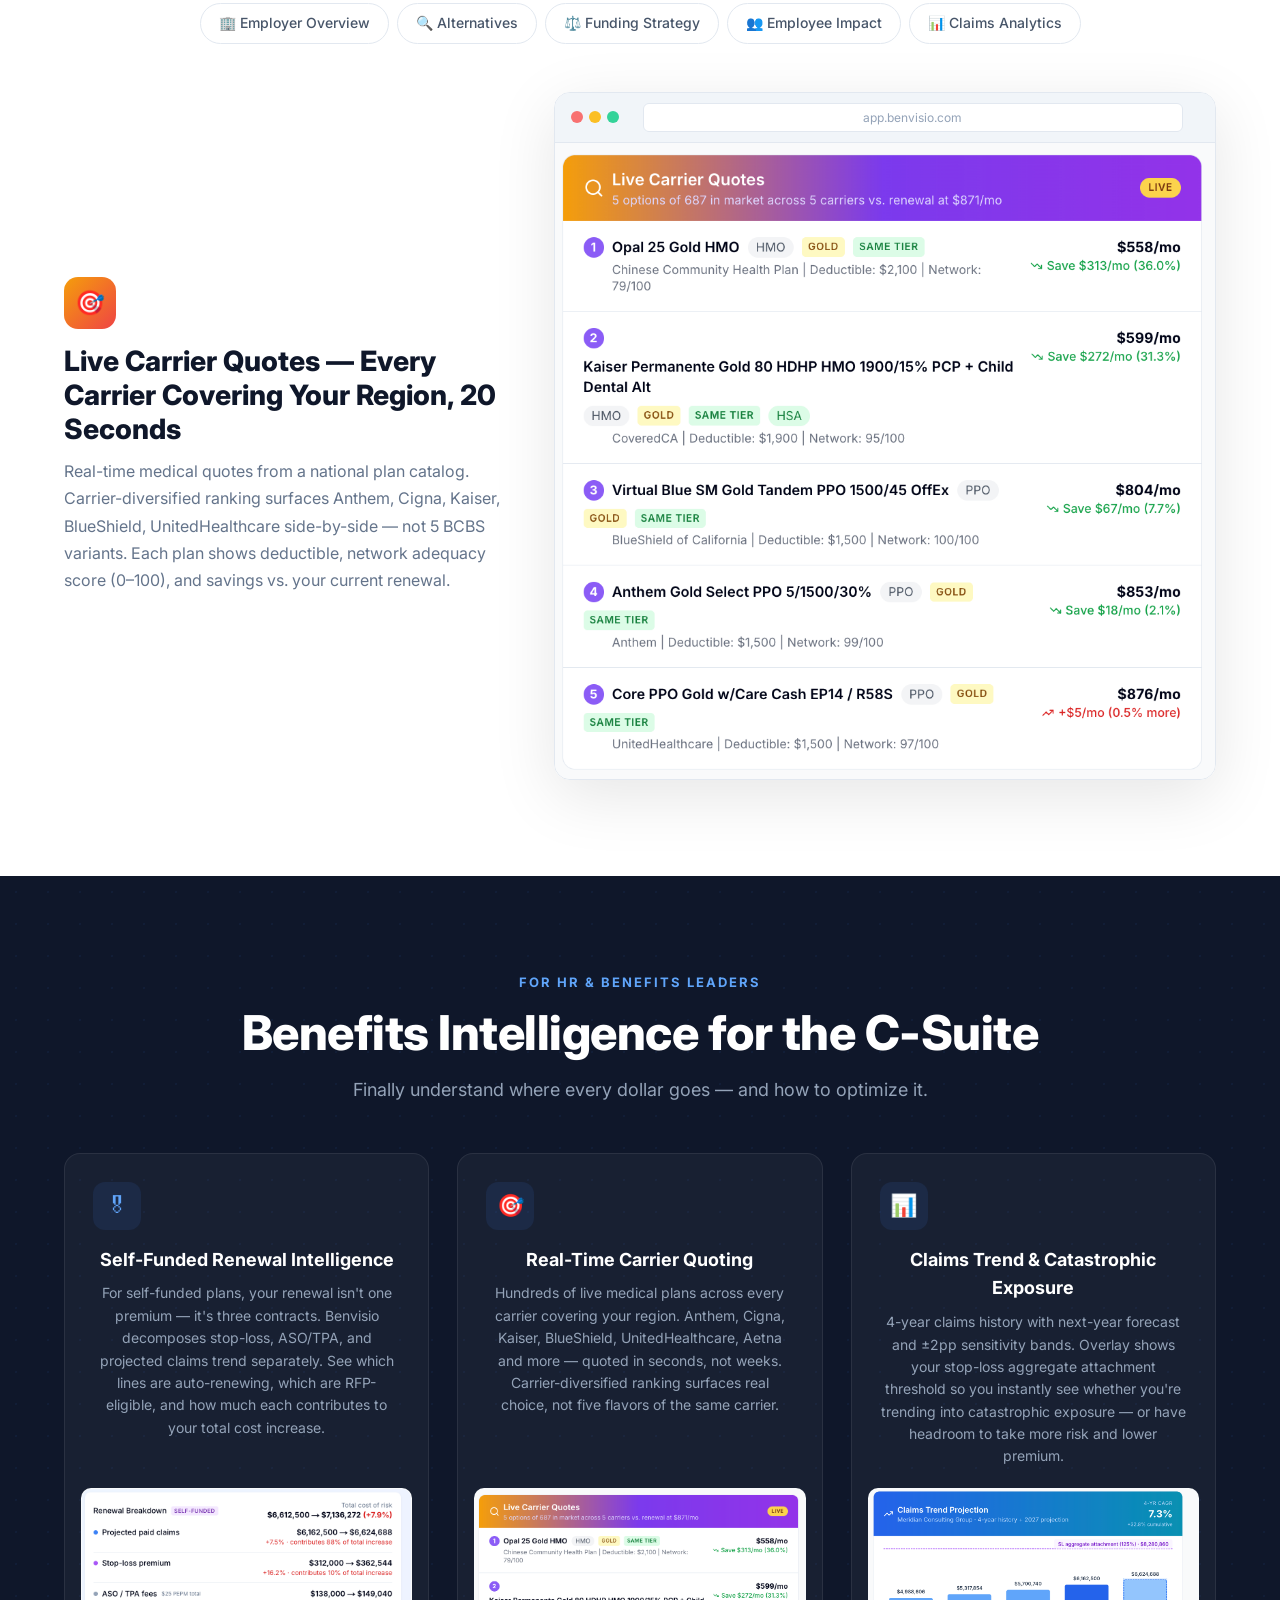
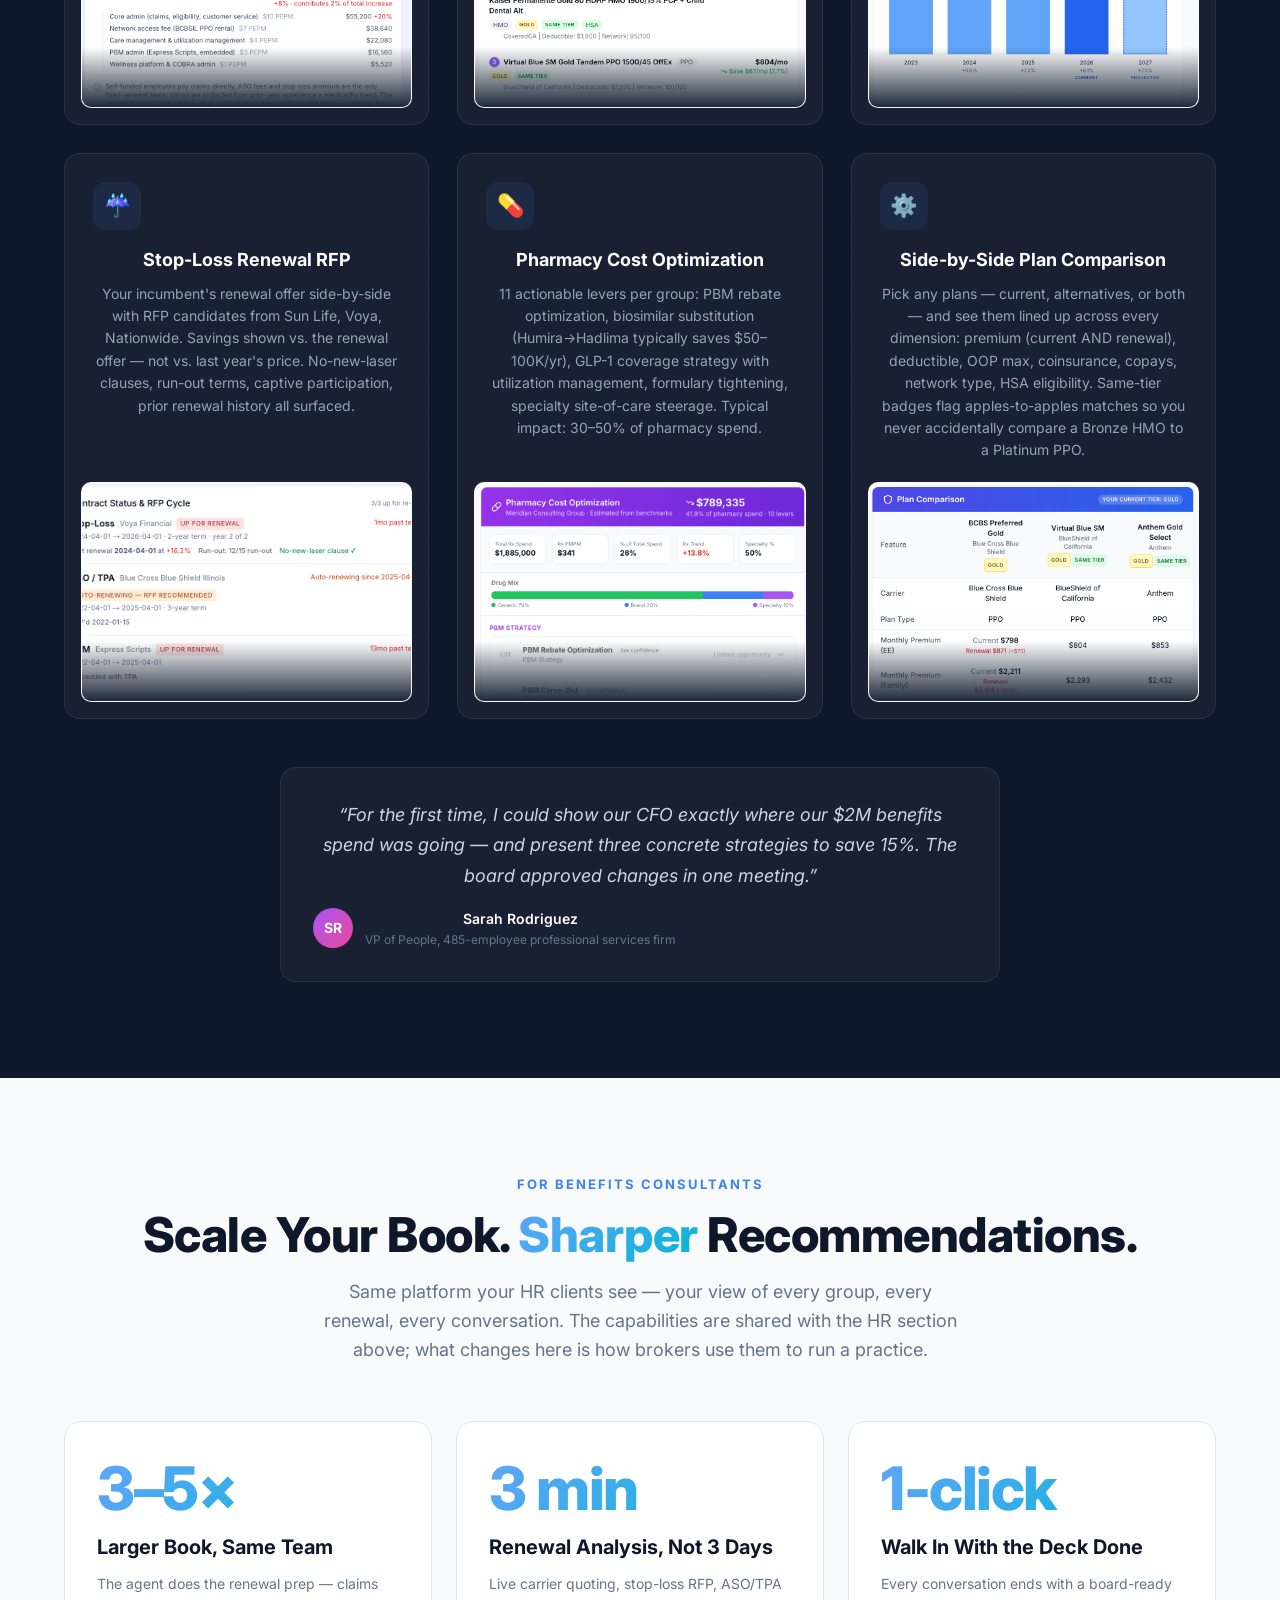
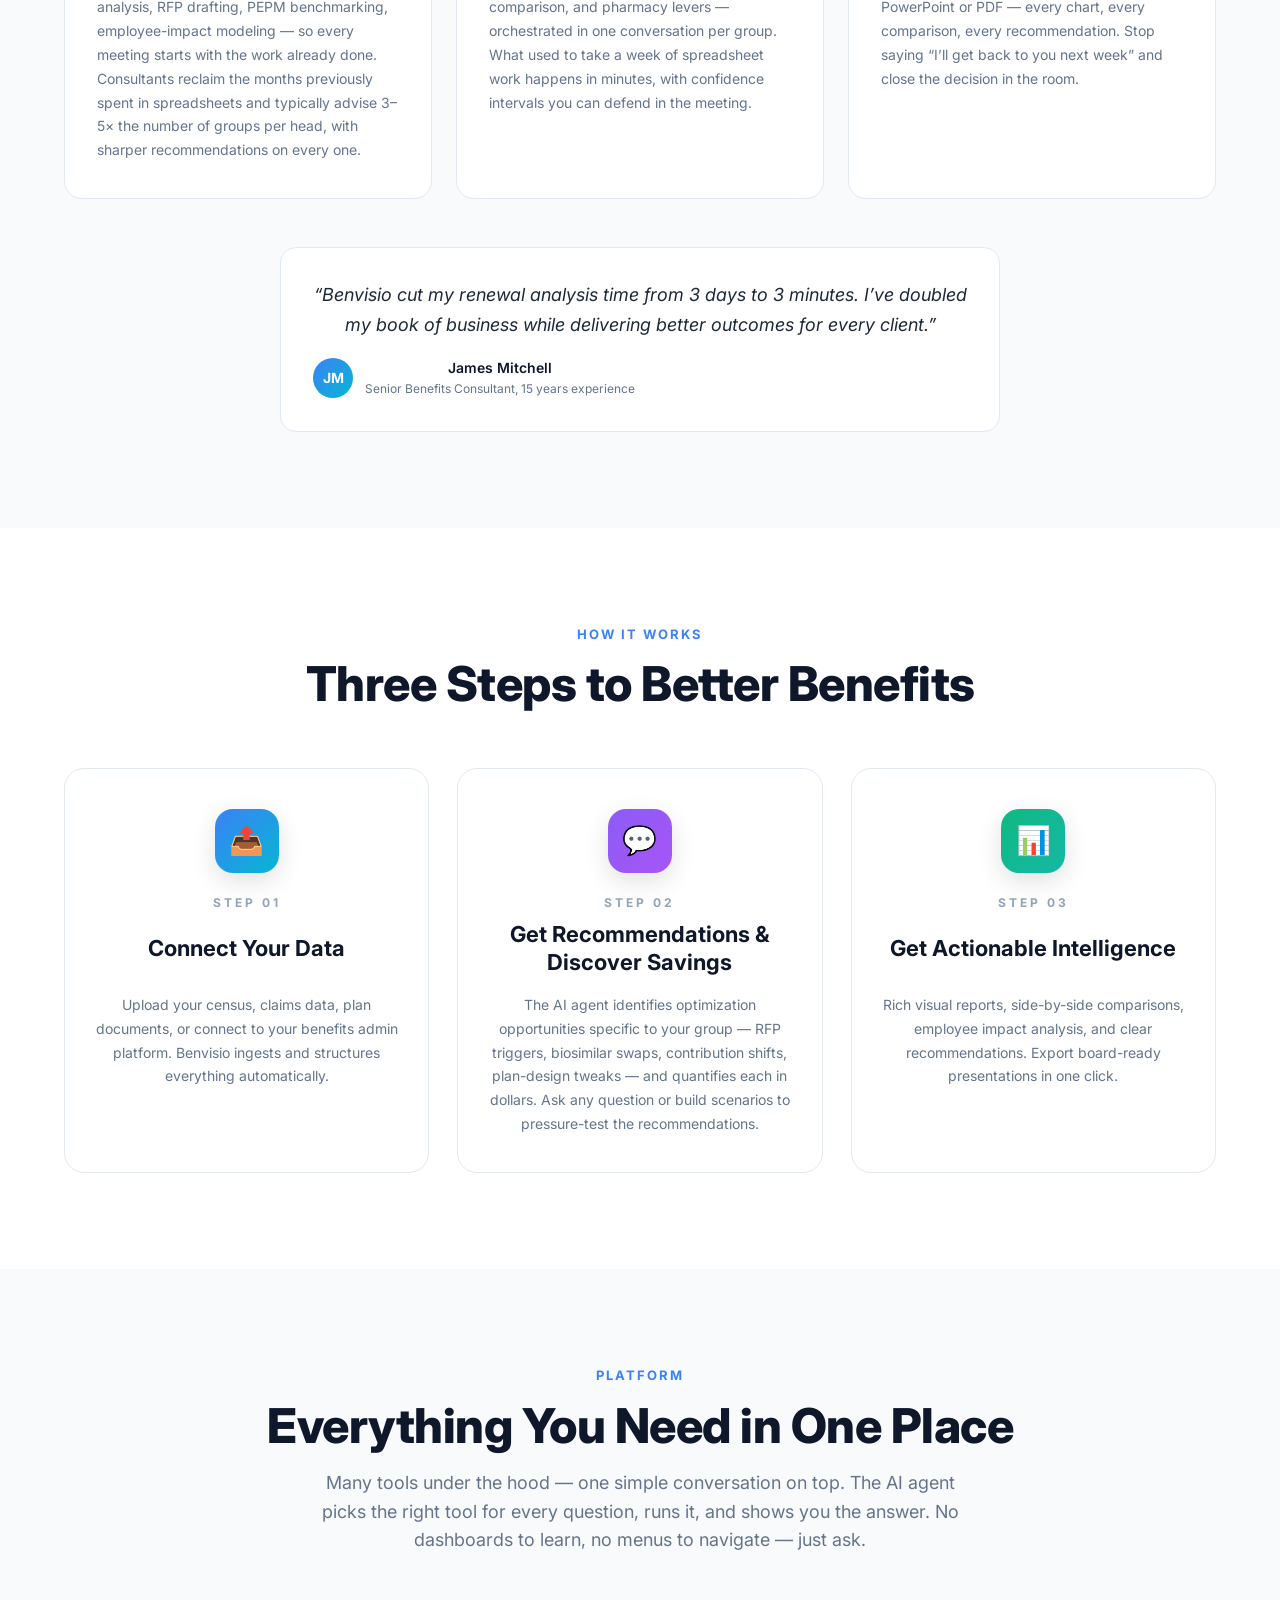
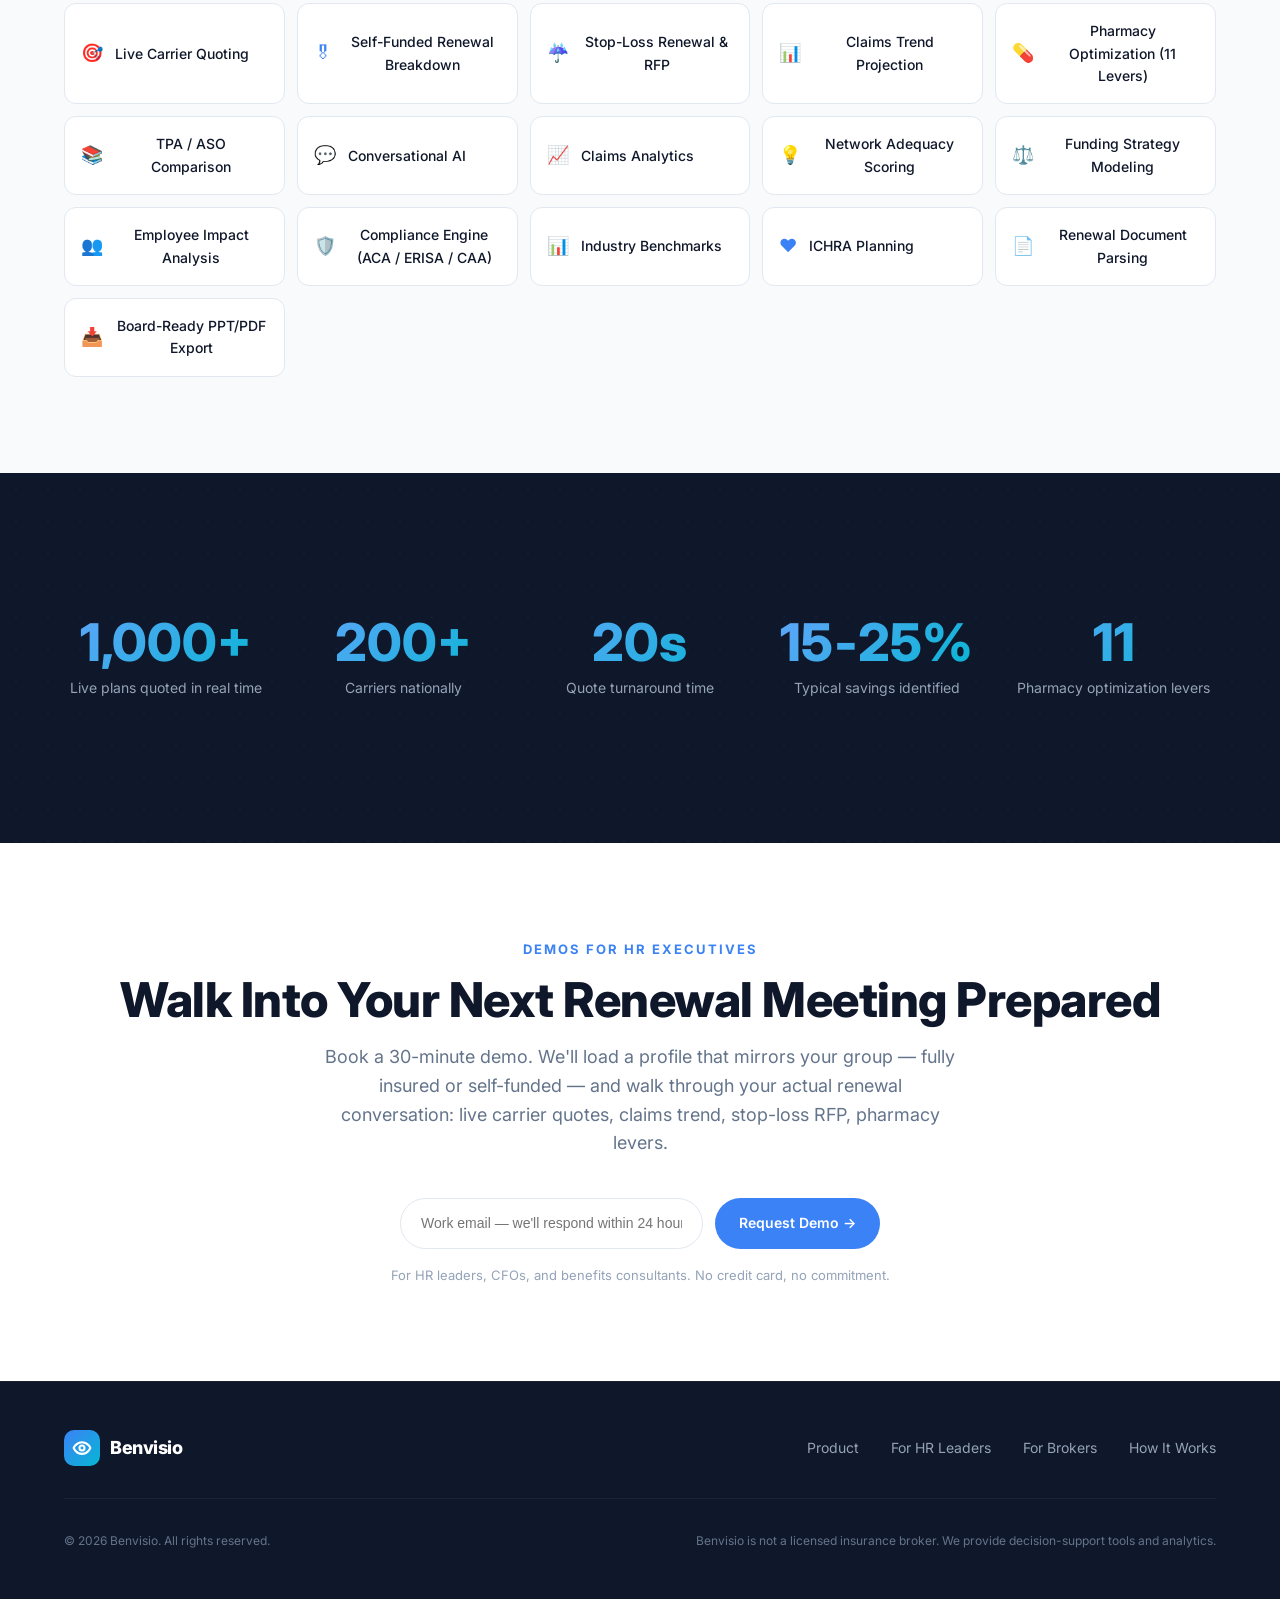
==== commit c67ec32f: "fine tuning" ====
--- a/index.html
+++ b/index.html
@@ -3,8 +3,8 @@
 <head>
   <meta charset="UTF-8">
   <meta name="viewport" content="width=device-width, initial-scale=1.0">
-  <title>Benvisio — Health Benefits AI Agent</title>
-  <meta name="description" content="The AI platform that transforms employer health benefits. Unprecedented visibility into plan performance, cost drivers, and optimization opportunities.">
+  <title>Benvisio — The AI Agent That Transforms Employee Benefits</title>
+  <meta name="description" content="The AI agent that transforms employee benefits. Real-time carrier quotes, self-funded analytics, pharmacy optimization, and continuous savings — orchestrated by a single conversational AI for HR leaders and their brokers.">
   <link rel="preconnect" href="https://fonts.googleapis.com">
   <link rel="preconnect" href="https://fonts.gstatic.com" crossorigin>
   <link href="https://fonts.googleapis.com/css2?family=Inter:wght@400;500;600;700;800&display=swap" rel="stylesheet">
@@ -22,9 +22,9 @@
       <span>Benvisio</span>
     </a>
     <div class="navbar-links">
-      <a href="#whats-new">What's New</a>
       <a href="#hr-leaders">For HR Leaders</a>
       <a href="#brokers">For Brokers</a>
+      <a href="#showcase">See It In Action</a>
       <a href="#platform">Platform</a>
       <a href="#cta" class="navbar-cta">Request Demo</a>
     </div>
@@ -37,8 +37,9 @@
   <div class="hero-orb-2"></div>
   <div class="hero-content">
     <div class="hero-badge">&#10024; Live Carrier Quoting · Self-Funded Analytics · AI-Native</div>
-    <h1>Health Benefits AI Agent<br>See How It Can Save You <span class="gradient-text">25%</span></h1>
-    <p>AI-native health benefits intelligence that finds savings continuously — not just at renewal. Real-time carrier quotes, stop-loss RFP, claims trend projection, and 11 pharmacy levers — all in one conversational platform for HR leaders and their brokers.</p>
+    <h1>The AI Agent That <span class="gradient-text">Transforms</span> Employee Benefits</h1>
+    <p class="hero-tagline">See how it can save you 25%</p>
+    <p>AI-native intelligence that finds savings continuously — not just at renewal. Real-time carrier quotes, stop-loss RFP, claims trend projection, and 11 pharmacy levers — orchestrated by a single conversational AI agent for HR leaders and their brokers.</p>
     <div class="hero-buttons">
       <a href="#showcase" class="btn-primary">See It In Action &rarr;</a>
       <a href="#cta" class="btn-outline">Request a Demo &rarr;</a>
@@ -73,47 +74,6 @@
         <div class="problem-icon">&#10067;</div>
         <h3>Incomplete Data</h3>
         <p>HR leaders make million-dollar decisions without claims analytics, network analysis, or employee impact data.</p>
-      </div>
-    </div>
-  </div>
-</section>
-
-<!-- ========== WHAT'S NEW ========== -->
-<section class="section section-light" id="whats-new">
-  <div class="container text-center">
-    <p class="section-label">New This Quarter</p>
-    <h2 class="section-title">Built for the <span class="gradient-text">Real</span> Renewal Conversation</h2>
-    <p class="section-subtitle">Five major capabilities shipped this quarter — from real-time carrier quoting to self-funded contract intelligence. Each one closes a gap between what HR leaders need to know and what their brokers can deliver in a meeting.</p>
-    <div class="features-grid" style="margin-top:48px">
-      <div class="feature-card fade-in">
-        <div class="feature-icon" style="background:#FEF3C7;color:#D97706">&#127919;</div>
-        <h3>Live Carrier Quotes</h3>
-        <p><strong>Hundreds of real plans</strong> across every carrier covering your region. Live medical quotes in 10–20 seconds with deductible, network adequacy score, savings vs. renewal — ranked carrier-diversified so you see Anthem AND Cigna, not 5 BCBS variants.</p>
-      </div>
-      <div class="feature-card fade-in">
-        <div class="feature-icon" style="background:#EDE9FE;color:#7C3AED">&#127894;</div>
-        <h3>Self-Funded Renewal Breakdown</h3>
-        <p>The renewal isn't one number — it's <strong>three contracts</strong>: stop-loss, ASO/TPA admin, and projected claims trend. Line-by-line PEPM detail (core admin, network access, care management, PBM, wellness) and contract status showing which lines are RFP-eligible.</p>
-      </div>
-      <div class="feature-card fade-in">
-        <div class="feature-icon" style="background:#DBEAFE;color:#2563EB">&#128202;</div>
-        <h3>Claims Trend Projection</h3>
-        <p><strong>4-year history + next-year forecast</strong> with sensitivity bands. Overlay shows your stop-loss aggregate attachment threshold so you can see whether you're trending into catastrophic exposure or staying safely below.</p>
-      </div>
-      <div class="feature-card fade-in">
-        <div class="feature-icon" style="background:#CFFAFE;color:#0891B2">&#9748;</div>
-        <h3>Stop-Loss Renewal RFP</h3>
-        <p>Incumbent's renewal offer side-by-side with <strong>RFP candidates</strong> from Sun Life, Voya, Nationwide. Contract terms, no-new-laser clauses, captive participation, run-out details, and dollar savings vs. the renewal — not vs. the current price.</p>
-      </div>
-      <div class="feature-card fade-in">
-        <div class="feature-icon" style="background:#FCE7F3;color:#DB2777">&#128138;</div>
-        <h3>Pharmacy Cost Optimization</h3>
-        <p><strong>11 levers</strong> identified per employer: PBM rebate optimization, biosimilar substitution (Humira→Hadlima), GLP-1 coverage strategy, formulary tightening, specialty site-of-care steerage, utilization management. Typical savings: 30–50% of pharmacy spend.</p>
-      </div>
-      <div class="feature-card fade-in">
-        <div class="feature-icon" style="background:#DCFCE7;color:#059669">&#128218;</div>
-        <h3>TPA / ASO Comparison</h3>
-        <p>For self-funded employers: incumbent's renewal vs. <strong>3 RFP candidates</strong> with line-by-line PEPM breakdown. Each carrier's positioning on network breadth, care management, COE network, data analytics, and value-adds.</p>
       </div>
     </div>
   </div>
@@ -252,38 +212,23 @@
 <section class="section section-gray" id="brokers">
   <div class="container text-center">
     <p class="section-label">For Benefits Consultants</p>
-    <h2 class="section-title">Supercharge Your Practice</h2>
-    <p class="section-subtitle">Serve more clients, deliver better outcomes, grow your book of business.</p>
-    <div class="features-grid">
-      <div class="feature-card fade-in">
-        <div class="feature-icon">&#127919;</div>
-        <h3>Live Carrier Quotes in Seconds</h3>
-        <p>Real-time medical quotes from every carrier covering your region — hundreds of plans, ranked carrier-diversified so you see real choice, not five flavors of the same carrier. Reduces your group-quoting cycle from days to seconds.</p>
-      </div>
-      <div class="feature-card fade-in">
-        <div class="feature-icon">&#9748;</div>
-        <h3>Stop-Loss RFP Built In</h3>
-        <p>Incumbent's renewal vs. RFP candidates from Sun Life, Voya, Nationwide. Captive participation, no-new-laser clauses, run-out terms — surfaced automatically. The conversation a real broker has, packaged.</p>
-      </div>
-      <div class="feature-card fade-in">
-        <div class="feature-icon">&#127894;</div>
-        <h3>Self-Funded Contract Intelligence</h3>
-        <p>Stop-loss, ASO/TPA, PBM contracts tracked as separate renewal events. See which lines are auto-renewing past term, which are RFP-eligible, and what each PEPM line item is worth in dollars.</p>
-      </div>
-      <div class="feature-card fade-in">
-        <div class="feature-icon">&#129504;</div>
-        <h3>AI-Powered Recommendations</h3>
-        <p>The AI reads claims data, census demographics, network adequacy, contract status, and market benchmarks — surfaces the optimal strategy for each client without you re-explaining context every time.</p>
-      </div>
-      <div class="feature-card fade-in">
-        <div class="feature-icon">&#128101;</div>
-        <h3>Employee Impact Analysis</h3>
-        <p>Before recommending a plan switch, see exactly which employees' doctors would go out-of-network. Network overlap %, disruption risk by specialty, ongoing-treatment flagging.</p>
-      </div>
-      <div class="feature-card fade-in">
-        <div class="feature-icon">&#128229;</div>
-        <h3>Board-Ready Exports</h3>
-        <p>One click → polished PowerPoint or PDF with every chart, comparison, and recommendation from your conversation. Walk into the C-suite meeting with the deck already done.</p>
+    <h2 class="section-title">Scale Your Book. <span class="gradient-text">Sharper</span> Recommendations.</h2>
+    <p class="section-subtitle">Same platform your HR clients see — your view of every group, every renewal, every conversation. The capabilities are shared with the HR section above; what changes here is how brokers use them to run a practice.</p>
+    <div class="broker-outcomes">
+      <div class="broker-outcome fade-in">
+        <div class="broker-outcome-num gradient-text">3&ndash;5&times;</div>
+        <h3>Larger Book, Same Team</h3>
+        <p>The agent does the renewal prep — claims analysis, RFP drafting, PEPM benchmarking, employee-impact modeling — so every meeting starts with the work already done. Consultants reclaim the months previously spent in spreadsheets and typically advise 3&ndash;5&times; the number of groups per head, with sharper recommendations on every one.</p>
+      </div>
+      <div class="broker-outcome fade-in">
+        <div class="broker-outcome-num gradient-text">3 min</div>
+        <h3>Renewal Analysis, Not 3 Days</h3>
+        <p>Live carrier quoting, stop-loss RFP, ASO/TPA comparison, and pharmacy levers — orchestrated in one conversation per group. What used to take a week of spreadsheet work happens in minutes, with confidence intervals you can defend in the meeting.</p>
+      </div>
+      <div class="broker-outcome fade-in">
+        <div class="broker-outcome-num gradient-text">1-click</div>
+        <h3>Walk In With the Deck Done</h3>
+        <p>Every conversation ends with a board-ready PowerPoint or PDF — every chart, every comparison, every recommendation. Stop saying &ldquo;I&rsquo;ll get back to you next week&rdquo; and close the decision in the room.</p>
       </div>
     </div>
     <div class="testimonial fade-in">
--- a/style.css
+++ b/style.css
@@ -68,7 +68,8 @@
 @keyframes float { 0%,100% { transform: translateY(0); } 50% { transform: translateY(-15px); } }
 .hero-content { position: relative; z-index: 2; text-align: center; max-width: 860px; }
 .hero-badge { display: inline-flex; align-items: center; gap: 8px; padding: 6px 16px; border-radius: 100px; background: rgba(255,255,255,0.05); border: 1px solid rgba(255,255,255,0.1); font-size: 14px; color: #93C5FD; margin-bottom: 32px; }
-.hero h1 { font-size: clamp(40px, 6vw, 72px); font-weight: 800; color: white; line-height: 1.1; margin-bottom: 24px; letter-spacing: -1px; }
+.hero h1 { font-size: clamp(40px, 6vw, 72px); font-weight: 800; color: white; line-height: 1.1; margin-bottom: 16px; letter-spacing: -1px; }
+.hero-tagline { font-size: clamp(24px, 2.9vw, 34px); font-weight: 700; color: #93C5FD; margin: 0 0 28px; letter-spacing: -0.3px; }
 .hero p { font-size: 20px; color: var(--gray-400); max-width: 640px; margin: 0 auto 40px; line-height: 1.6; }
 .hero-buttons { display: flex; gap: 16px; justify-content: center; flex-wrap: wrap; }
 .btn-primary { display: inline-flex; align-items: center; gap: 8px; padding: 16px 32px; border-radius: 100px; background: var(--electric); color: white; font-size: 18px; font-weight: 600; transition: all 0.3s; box-shadow: 0 8px 32px rgba(59,130,246,0.3); }
@@ -141,6 +142,18 @@
 .feature-card p { font-size: 14px; color: var(--gray-500); line-height: 1.6; }
 .section-dark .feature-card p { color: var(--gray-400); }
 
+/* === Broker Outcome Cards (stat-led, not capability-led) === */
+.broker-outcomes { display: grid; grid-template-columns: repeat(auto-fit, minmax(280px, 1fr)); gap: 24px; margin-top: 56px; text-align: left; }
+.broker-outcome {
+  padding: 36px 32px; border-radius: 18px; background: white;
+  border: 1px solid var(--gray-200);
+  transition: transform 0.25s ease, box-shadow 0.25s ease, border-color 0.25s ease;
+}
+.broker-outcome:hover { transform: translateY(-4px); box-shadow: 0 18px 40px rgba(15,23,42,0.08); border-color: transparent; }
+.broker-outcome-num { font-size: clamp(44px, 5vw, 60px); font-weight: 800; line-height: 1; letter-spacing: -1.5px; margin-bottom: 16px; }
+.broker-outcome h3 { font-size: 20px; font-weight: 700; color: var(--navy); margin-bottom: 12px; line-height: 1.3; }
+.broker-outcome p { font-size: 14px; color: var(--gray-500); line-height: 1.7; margin: 0; }
+
 /* === Illustrated Feature Cards === */
 .features-grid-illustrated { grid-template-columns: repeat(auto-fit, minmax(340px, 1fr)); gap: 28px; }
 .feature-card-illustrated {
